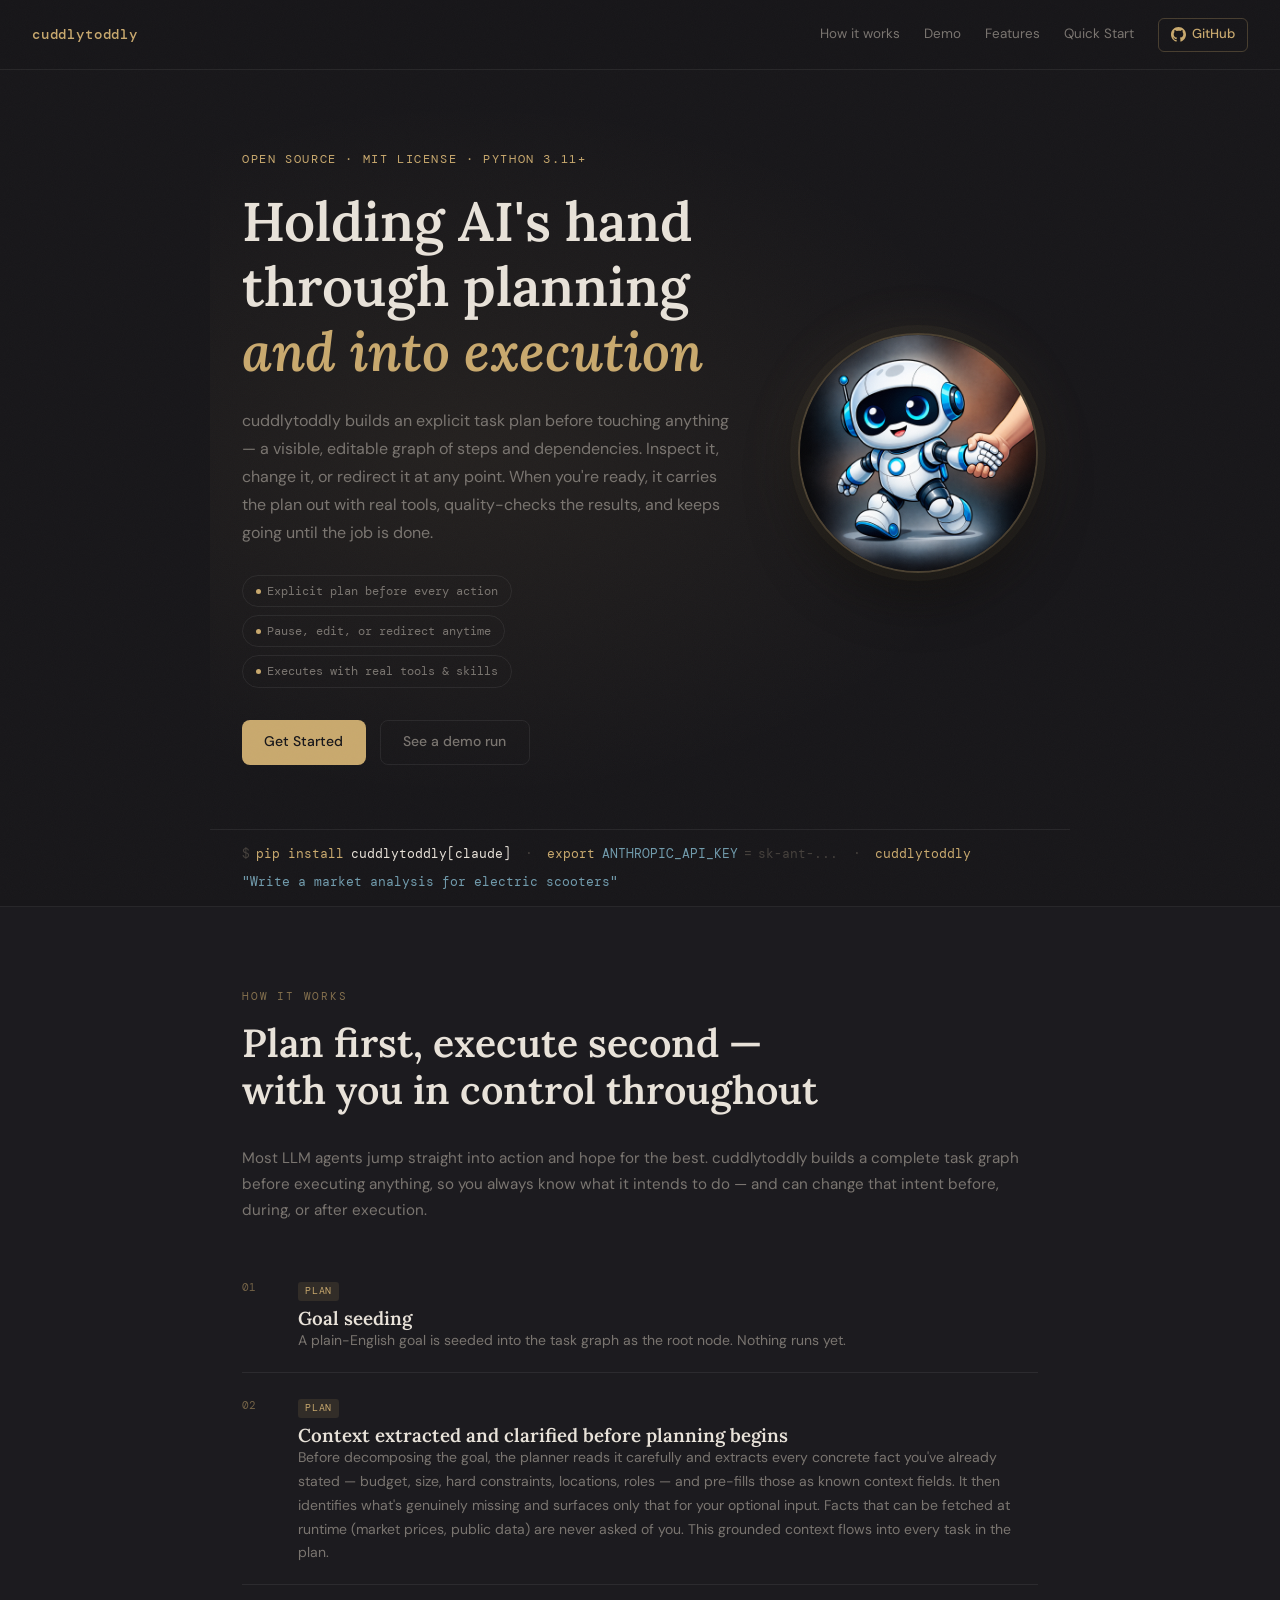
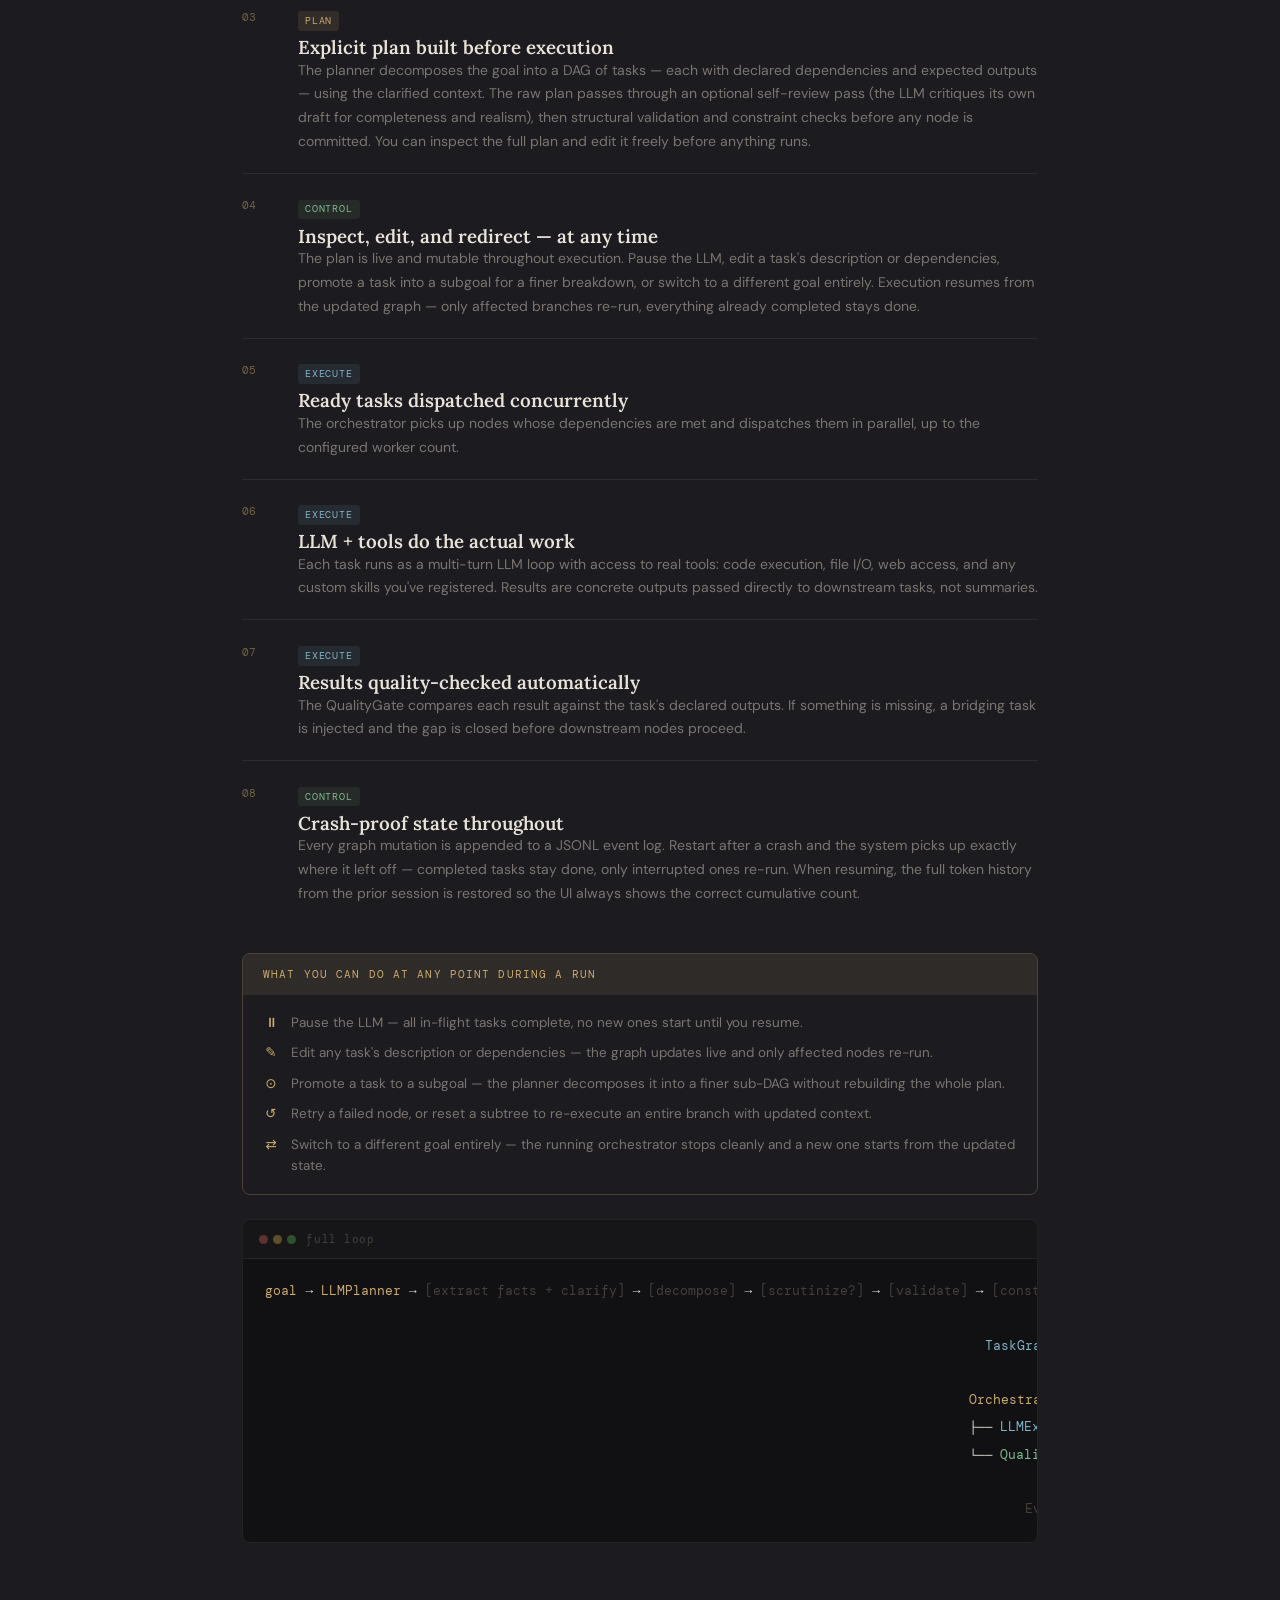
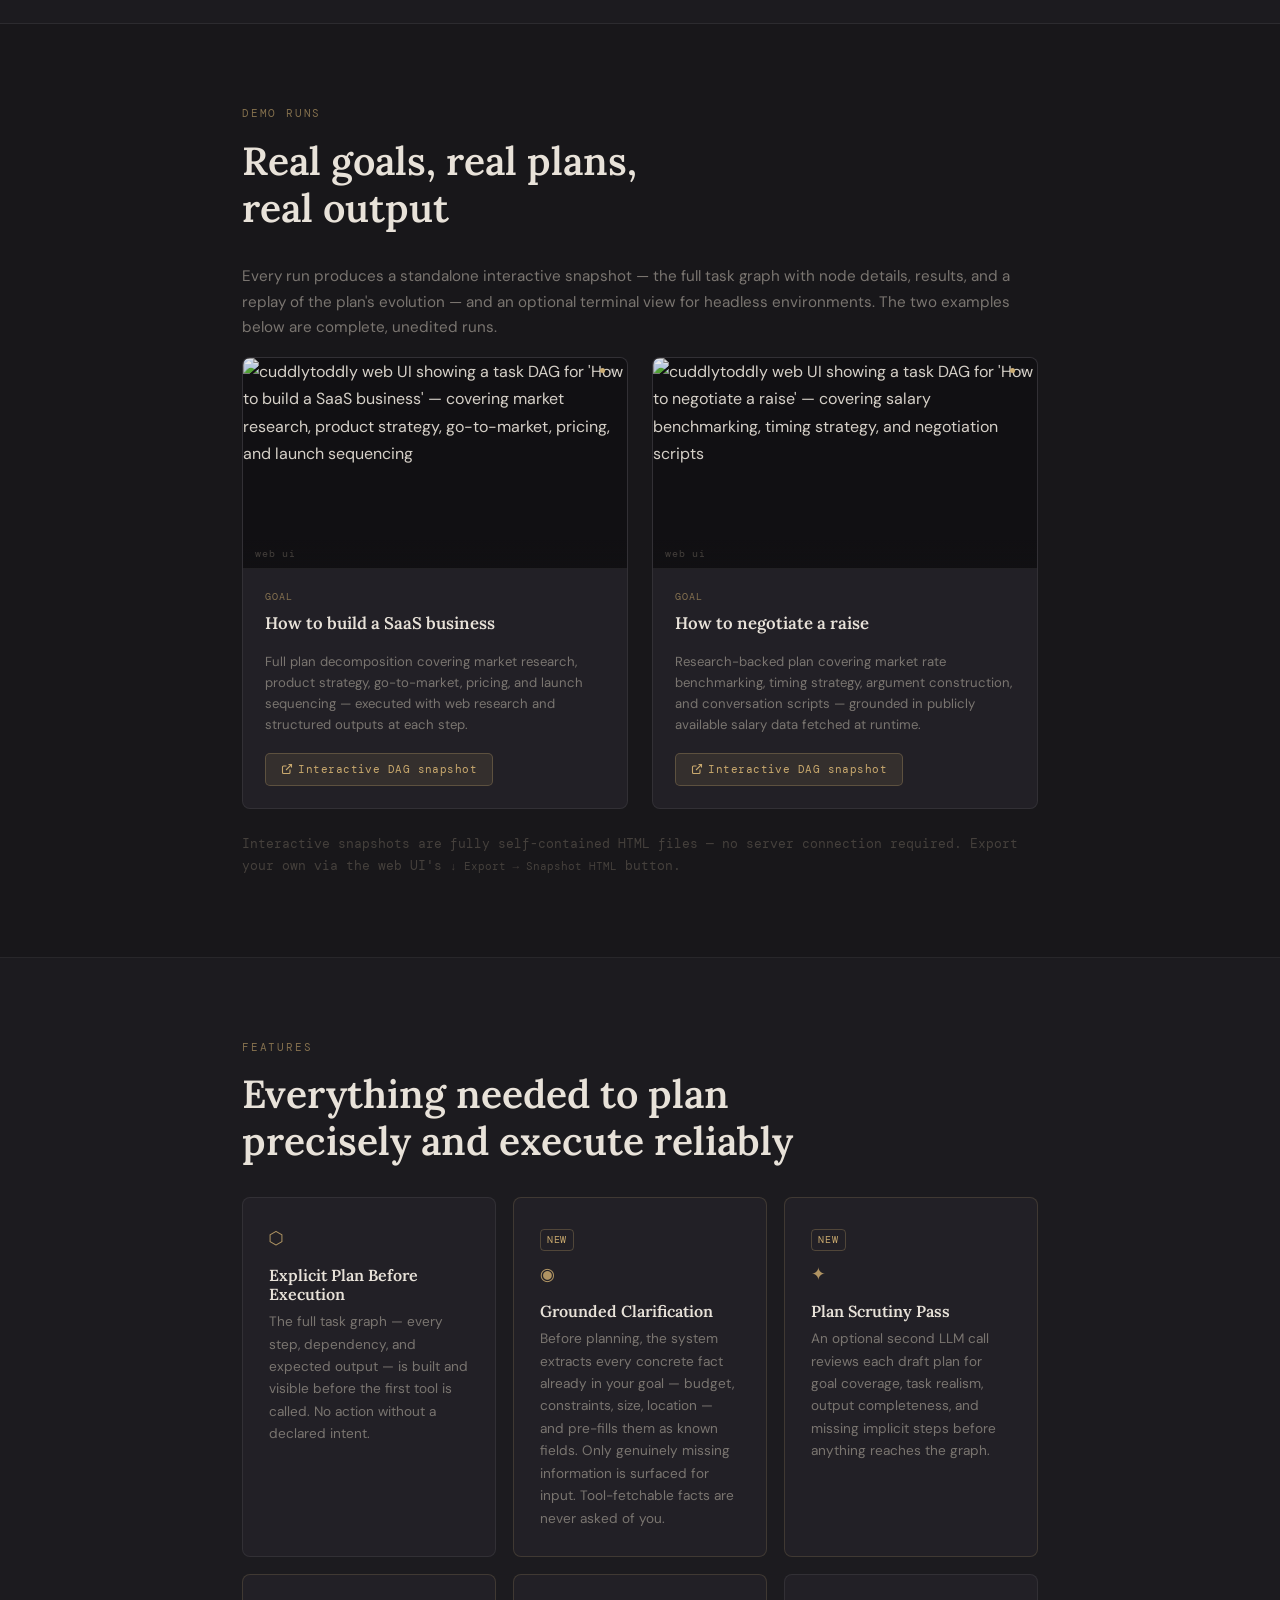
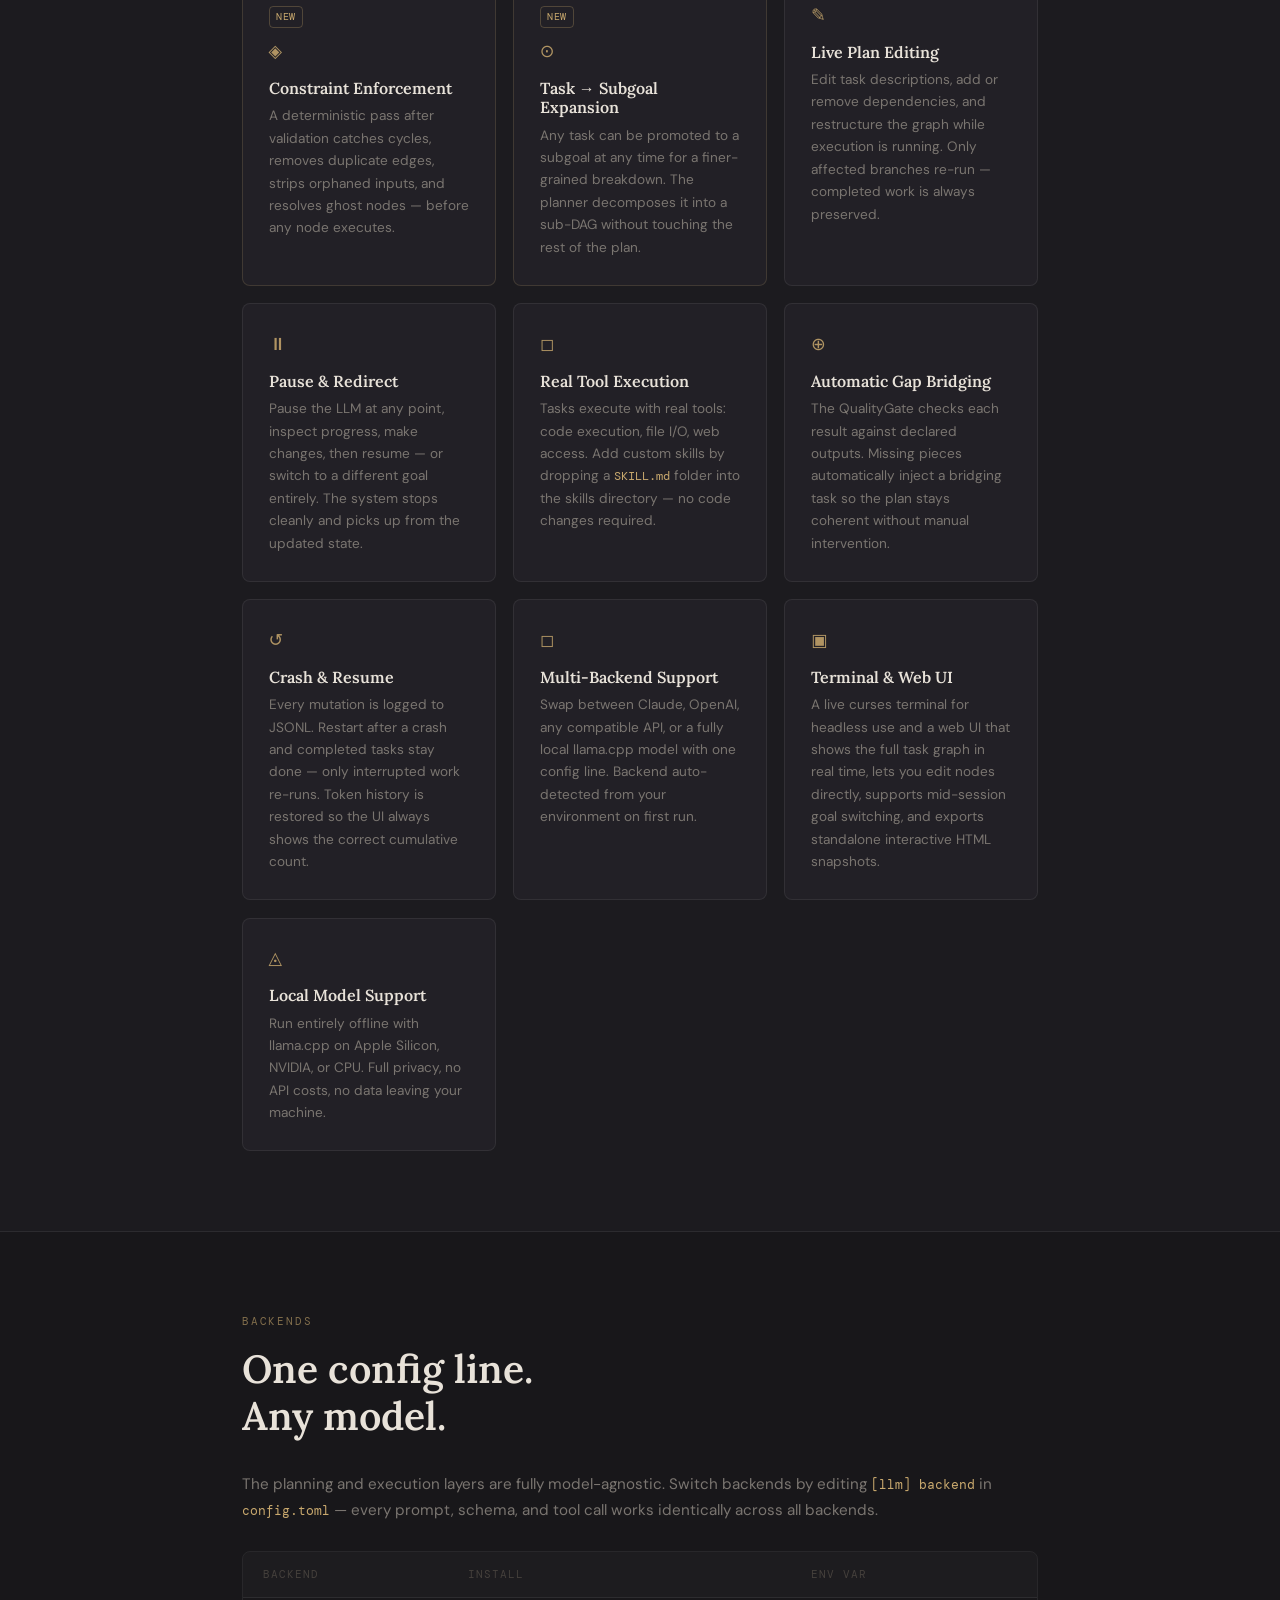
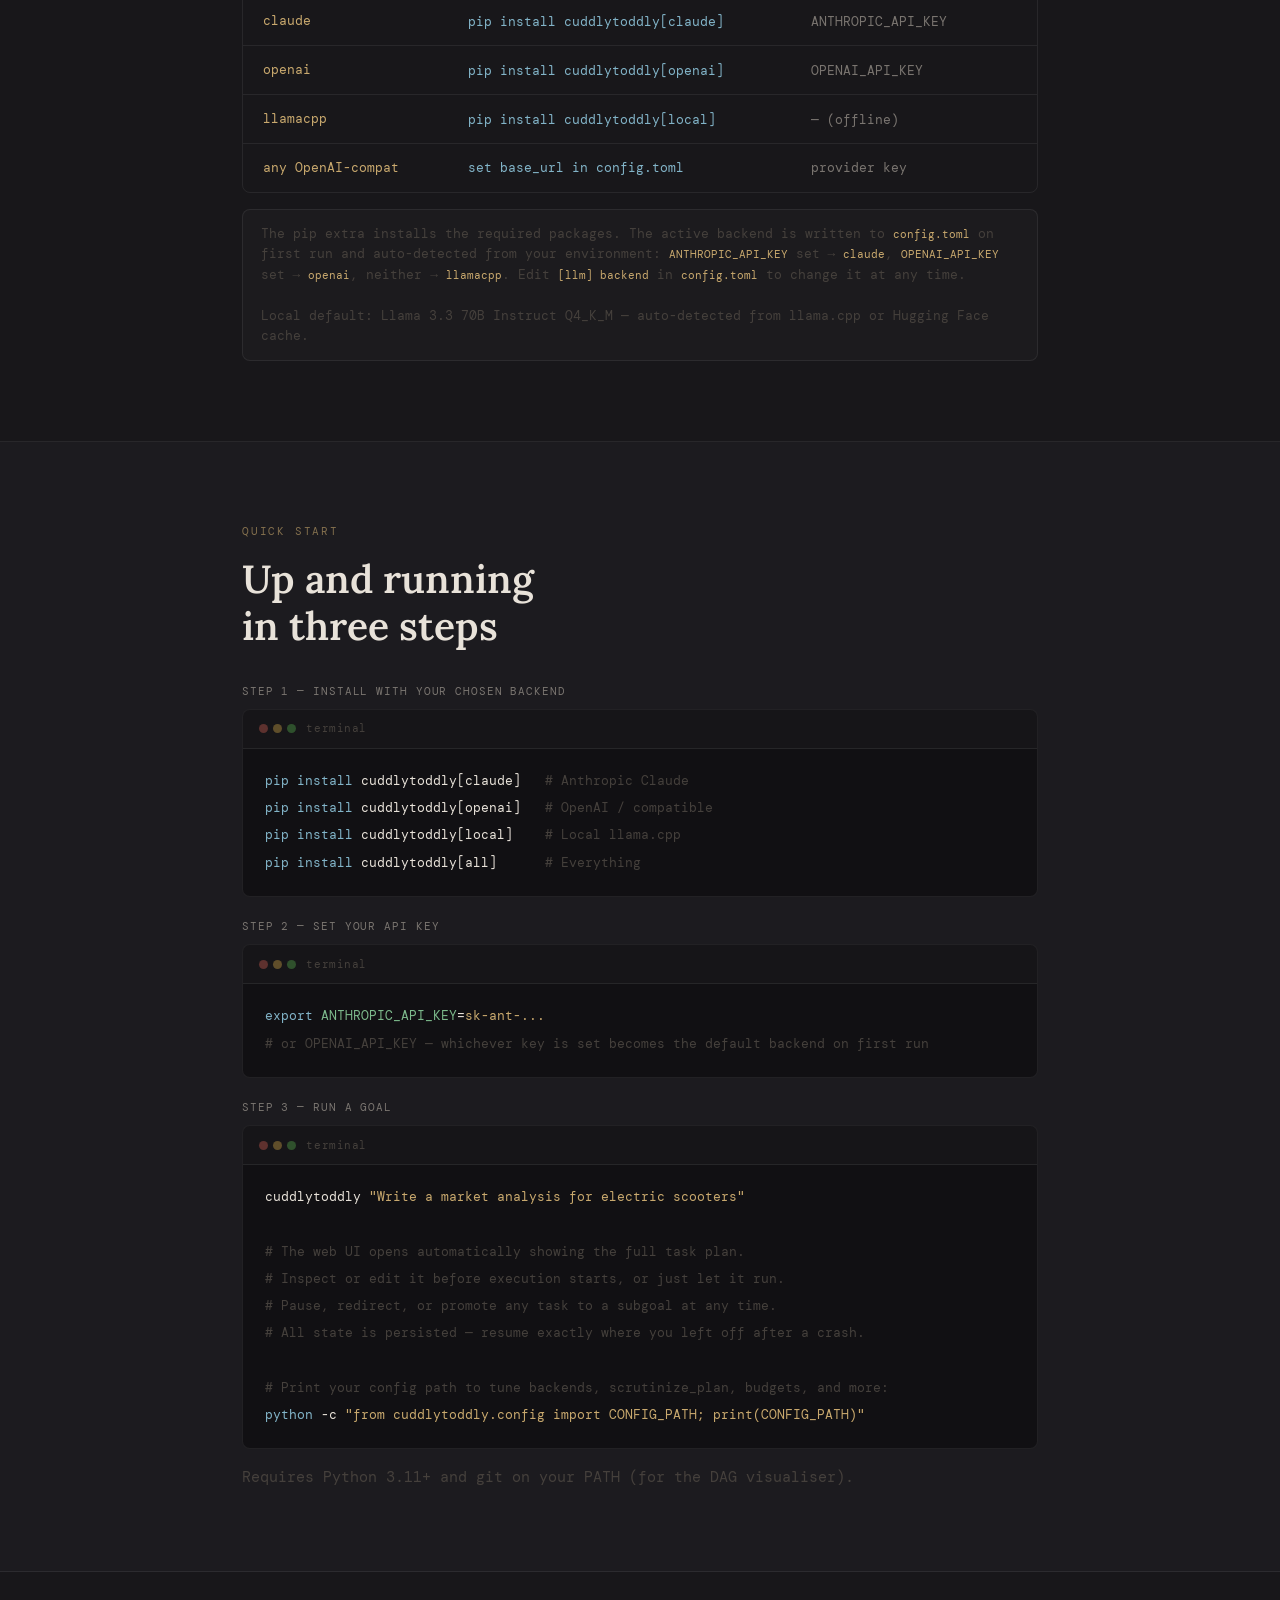
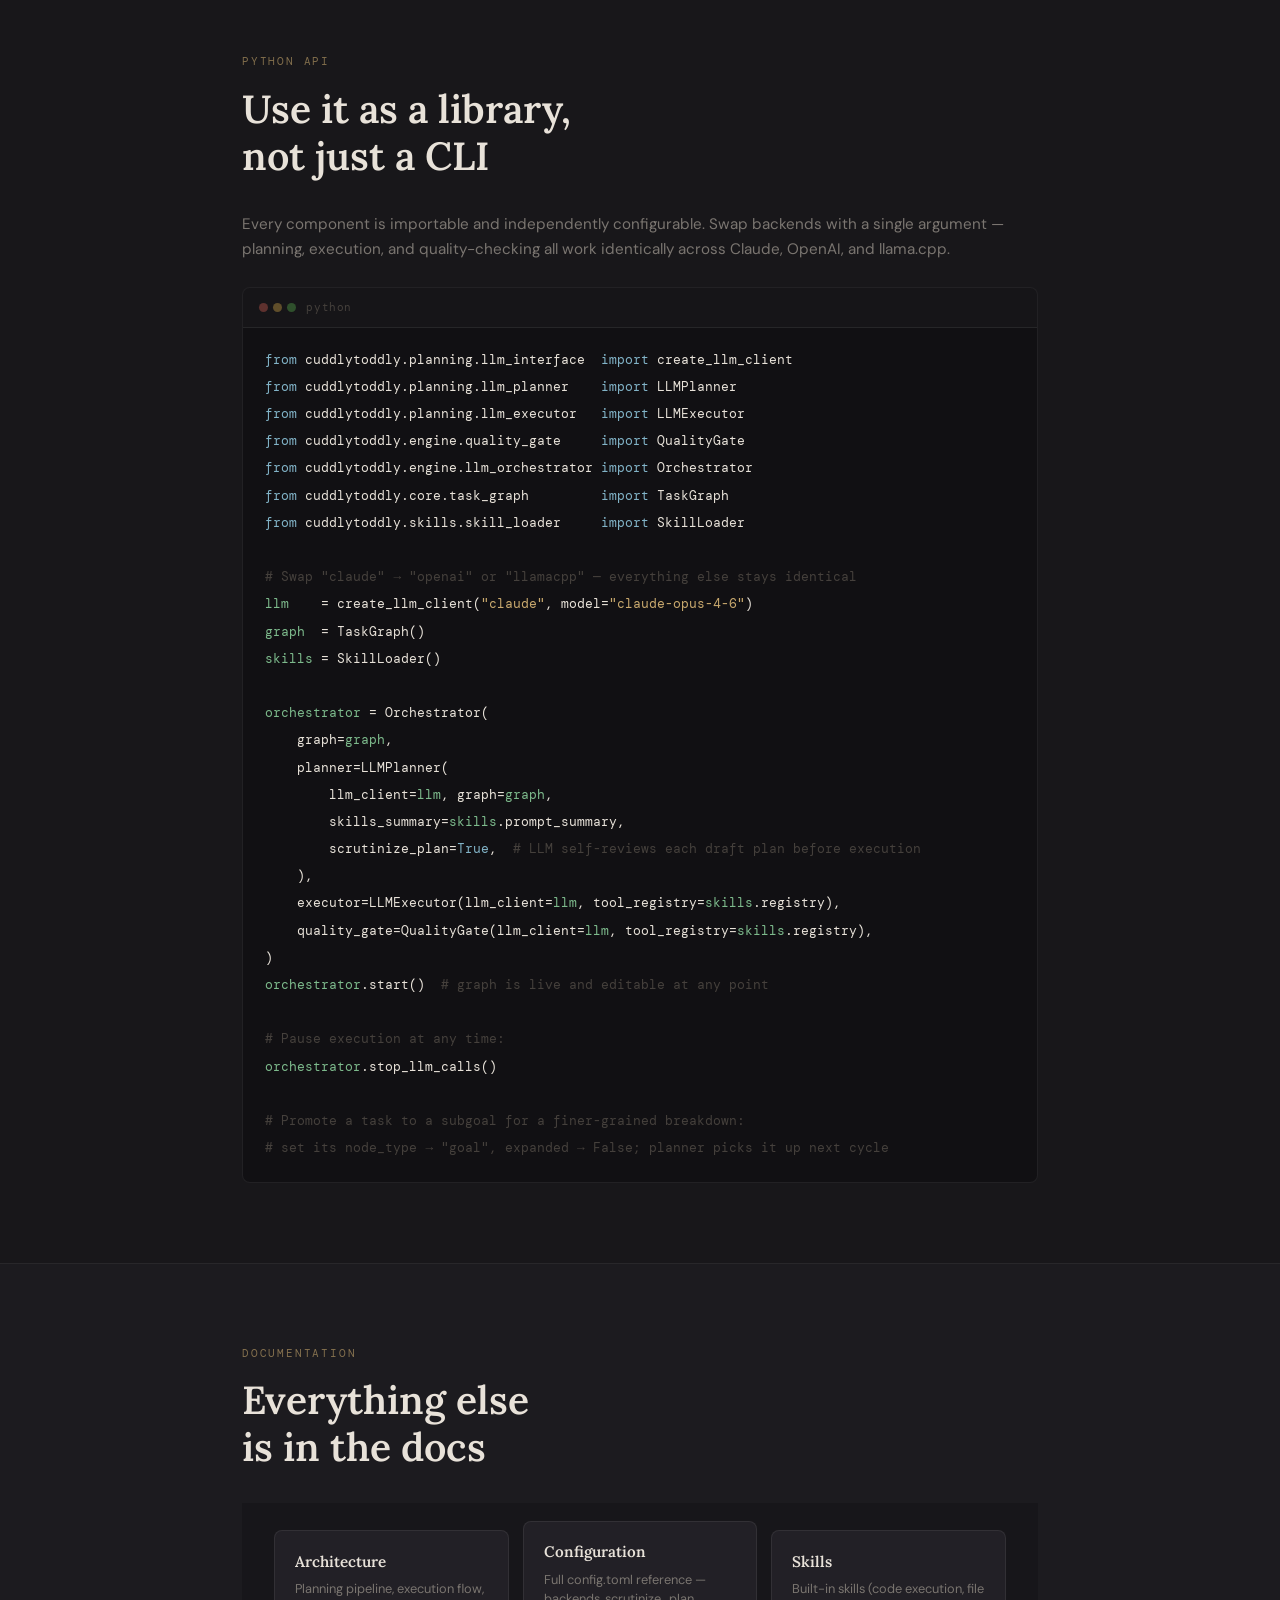
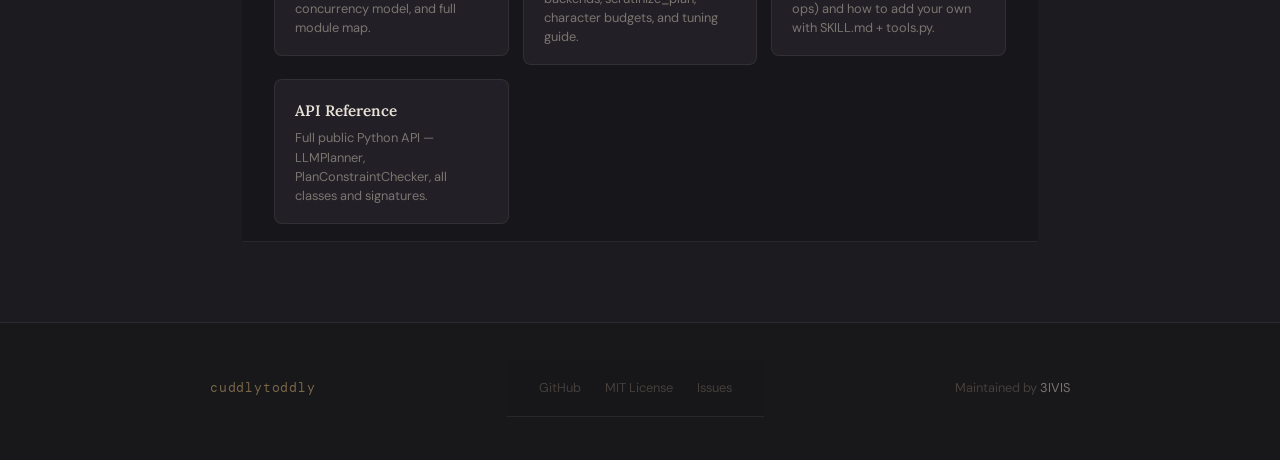
==== index.html @ f37ec5b1 "Updated index to make it more SEO friendly" ====
<!DOCTYPE html>
<html lang="en">
<head>
  <meta charset="UTF-8">
  <meta name="viewport" content="width=device-width, initial-scale=1.0">

  <!-- ═══════════════════════════════════════════════════
       PRIMARY SEO
  ════════════════════════════════════════════════════ -->
  <title>cuddlytoddly — AI Agent Framework with Explicit Task Planning & Execution | Open Source Python</title>
  <meta name="description" content="cuddlytoddly is an open-source Python AI agent framework that builds an explicit, editable task graph before executing anything. Plan, inspect, redirect, and execute with Claude, OpenAI, or local llama.cpp models.">
  <meta name="keywords" content="AI agent framework, LLM task planning, Python AI orchestration, DAG task graph, LLM agent, Claude API, OpenAI agent, llama.cpp, open source AI, agentic AI, AI planning execution, task decomposition">
  <meta name="author" content="3IVIS">
  <meta name="robots" content="index, follow">
  <link rel="canonical" href="https://cuddlytoddly.com/">
  <meta name="theme-color" content="#18171a">

  <!-- ═══════════════════════════════════════════════════
       OPEN GRAPH (Facebook, LinkedIn, Discord, Slack…)
  ════════════════════════════════════════════════════ -->
  <meta property="og:type" content="website">
  <meta property="og:url" content="https://cuddlytoddly.com/">
  <meta property="og:title" content="cuddlytoddly — AI Agent Framework with Explicit Task Planning">
  <meta property="og:description" content="Build an explicit, editable task graph before executing anything. Inspect, change, or redirect at any point. Supports Claude, OpenAI, and local llama.cpp models. Open source, MIT licensed.">
  <meta property="og:image" content="https://cuddlytoddly.com/assets/og-image.png">
  <meta property="og:image:width" content="1200">
  <meta property="og:image:height" content="630">
  <meta property="og:site_name" content="cuddlytoddly">

  <!-- ═══════════════════════════════════════════════════
       TWITTER / X CARD
  ════════════════════════════════════════════════════ -->
  <meta name="twitter:card" content="summary_large_image">
  <meta name="twitter:site" content="@3IVIS">
  <meta name="twitter:title" content="cuddlytoddly — AI Agent Framework with Explicit Task Planning">
  <meta name="twitter:description" content="Plan first, execute second — with you in control throughout. Open-source Python AI agent that builds an editable task DAG before touching anything.">
  <meta name="twitter:image" content="https://cuddlytoddly.com/assets/og-image.png">

  <!-- ═══════════════════════════════════════════════════
       JSON-LD STRUCTURED DATA
  ════════════════════════════════════════════════════ -->
  <script type="application/ld+json">
  {
    "@context": "https://schema.org",
    "@type": "SoftwareApplication",
    "name": "cuddlytoddly",
    "applicationCategory": "DeveloperApplication",
    "operatingSystem": "Linux, macOS, Windows",
    "offers": {
      "@type": "Offer",
      "price": "0",
      "priceCurrency": "USD"
    },
    "url": "https://cuddlytoddly.com/",
    "downloadUrl": "https://pypi.org/project/cuddlytoddly/",
    "codeRepository": "https://github.com/3IVIS/cuddlytoddly",
    "license": "https://opensource.org/licenses/MIT",
    "description": "cuddlytoddly is an open-source Python AI agent framework that builds an explicit, editable task graph before executing anything. Supports Claude, OpenAI, and local llama.cpp backends.",
    "author": {
      "@type": "Organization",
      "name": "3IVIS",
      "url": "https://github.com/3IVIS"
    },
    "programmingLanguage": "Python",
    "softwareRequirements": "Python 3.11+",
    "keywords": "AI agent, LLM planning, task graph, DAG, orchestration, Claude, OpenAI, llama.cpp"
  }
  </script>

  <!-- ═══════════════════════════════════════════════════
       FONTS & STYLES (unchanged from original)
  ════════════════════════════════════════════════════ -->
  <link rel="preconnect" href="https://fonts.googleapis.com">
  <link rel="preconnect" href="https://fonts.gstatic.com" crossorigin>
  <link href="https://fonts.googleapis.com/css2?family=Lora:ital,wght@0,400;0,600;1,400&family=DM+Mono:wght@300;400;500&family=DM+Sans:opsz,wght@9..40,300;9..40,400;9..40,500&display=swap" rel="stylesheet">
  <style>
/* =========================================================
   cuddlytoddly — warm-technical editorial
   deep charcoal · warm amber · slate blue
   ========================================================= */
:root {
  --bg:          #18171a;
  --bg-alt:      #1c1b1f;
  --bg-card:     #222026;
  --bg-code:     #111013;
  --border:      rgba(255,255,255,0.07);
  --bwarm:       rgba(201,169,110,0.28);
  --amber:       #c9a96e;
  --amber-dim:   rgba(201,169,110,0.11);
  --blue:        #82b4c8;
  --green:       #7dba8c;
  --text:        #e8e2d9;
  --muted:       #7a7570;
  --dim:         #45403c;
  --serif:       'Lora', Georgia, serif;
  --mono:        'DM Mono', 'Fira Code', monospace;
  --sans:        'DM Sans', system-ui, sans-serif;
  --r:           8px;
  --max:         860px;
}
*, *::before, *::after { box-sizing: border-box; margin: 0; padding: 0; }
html { scroll-behavior: smooth; }
body {
  background: var(--bg);
  color: var(--text);
  font-family: var(--sans);
  font-size: 16px;
  line-height: 1.7;
  -webkit-font-smoothing: antialiased;
  overflow-x: hidden;
}
body::before {
  content: '';
  pointer-events: none;
  position: fixed; inset: 0; z-index: 999;
  opacity: 0.022;
  background-image: url("data:image/svg+xml,%3Csvg viewBox='0 0 200 200' xmlns='http://www.w3.org/2000/svg'%3E%3Cfilter id='n'%3E%3CfeTurbulence type='fractalNoise' baseFrequency='0.85' numOctaves='4' stitchTiles='stitch'/%3E%3C/filter%3E%3Crect width='100%25' height='100%25' filter='url(%23n)'/%3E%3C/svg%3E");
  background-size: 160px;
}
a { color: var(--amber); text-decoration: none; transition: opacity .18s; }
a:hover { opacity: .72; }
h1,h2,h3,h4 { font-family: var(--serif); font-weight: 600; line-height: 1.2; }
em { font-style: italic; color: var(--amber); }
strong { color: var(--text); font-weight: 500; }
p { color: var(--muted); }
code { font-family: var(--mono); font-size: .85em; color: var(--amber); }

/* ── NAV ── */
nav {
  display: flex; align-items: center; justify-content: space-between;
  padding: 1.1rem 2rem;
  border-bottom: 1px solid var(--border);
  position: sticky; top: 0; z-index: 200;
  background: rgba(24,23,26,.9);
  backdrop-filter: blur(14px);
  -webkit-backdrop-filter: blur(14px);
}
.nav-logo { font-family: var(--mono); font-size: .85rem; color: var(--amber); letter-spacing: .06em; font-weight: 500; }
.nav-links { display: flex; gap: 1.5rem; align-items: center; }
.nav-links a { color: var(--muted); font-size: .84rem; transition: color .18s; }
.nav-links a:hover { color: var(--text); opacity: 1; }
.nav-gh {
  display: flex; align-items: center; gap: .4rem;
  color: var(--amber) !important; font-weight: 500 !important;
  border: 1px solid var(--bwarm); border-radius: 6px;
  padding: .3rem .75rem; font-size: .82rem !important;
  transition: background .18s !important;
}
.nav-gh:hover { background: var(--amber-dim); opacity: 1 !important; }

/* ── HERO ── */
header { border-bottom: 1px solid var(--border); }
.hero {
  max-width: var(--max); margin: 0 auto;
  padding: 5rem 2rem 4rem; position: relative;
  display: grid; grid-template-columns: 1fr auto;
  gap: 2rem; align-items: center;
}
.hero::after {
  content: ''; position: absolute; top: 0; left: 0; right: 0; bottom: 0;
  background: radial-gradient(ellipse at 30% 50%, rgba(201,169,110,.07) 0%, transparent 65%);
  pointer-events: none; z-index: 0;
}
.hero-text { position: relative; z-index: 1; }
.hero-mascot {
  position: relative; z-index: 1;
  width: 240px; flex-shrink: 0;
  animation: up .65s .1s ease both;
}
.hero-mascot img {
  width: 100%; border-radius: 50%;
  border: 2px solid var(--bwarm);
  box-shadow: 0 0 0 8px rgba(201,169,110,.04), 0 0 60px rgba(201,169,110,.1), 0 24px 48px rgba(0,0,0,.5);
  transition: transform .3s ease, box-shadow .3s ease;
}
.hero-mascot img:hover {
  transform: scale(1.03) translateY(-3px);
  box-shadow: 0 0 0 10px rgba(201,169,110,.06), 0 0 80px rgba(201,169,110,.15), 0 32px 60px rgba(0,0,0,.55);
}
.eyebrow {
  font-family: var(--mono); font-size: .72rem; color: var(--amber);
  letter-spacing: .14em; text-transform: uppercase; margin-bottom: 1.2rem;
  opacity: .75; animation: up .55s ease both;
}
.hero-text h1 {
  font-size: clamp(2.2rem, 5vw, 3.4rem);
  color: var(--text); margin-bottom: 1.4rem;
  animation: up .55s .08s ease both;
}
.hero-sub {
  font-size: 1rem; color: var(--muted);
  max-width: 490px; margin-bottom: 1.75rem; line-height: 1.75;
  animation: up .55s .16s ease both;
}
.hero-props {
  display: flex; flex-wrap: wrap; gap: .5rem;
  margin-bottom: 2rem;
  animation: up .55s .2s ease both;
}
.hero-prop {
  display: inline-flex; align-items: center; gap: .4rem;
  font-size: .78rem; font-family: var(--mono);
  color: var(--muted); border: 1px solid var(--border);
  border-radius: 20px; padding: .28rem .8rem;
}
.hero-prop-dot { width: 5px; height: 5px; border-radius: 50%; background: var(--amber); flex-shrink: 0; }
.hero-actions {
  display: flex; gap: .875rem; flex-wrap: wrap;
  animation: up .55s .24s ease both;
}
.btn {
  display: inline-flex; align-items: center;
  font-family: var(--sans); font-size: .875rem; font-weight: 500;
  padding: .6rem 1.4rem; border-radius: var(--r);
  transition: opacity .18s, transform .14s;
}
.btn:hover { transform: translateY(-1px); }
.btn-solid { background: var(--amber); color: #18171a; }
.btn-solid:hover { opacity: .85; color: #18171a; }
.btn-outline { border: 1px solid var(--border); color: var(--muted); }
.btn-outline:hover { border-color: var(--bwarm); color: var(--text); opacity: 1; }
.hero-strip {
  max-width: var(--max); margin: 0 auto;
  padding: .85rem 2rem; border-top: 1px solid var(--border);
  font-family: var(--mono); font-size: .79rem;
  display: flex; gap: .5em; align-items: baseline; flex-wrap: wrap;
  animation: up .55s .32s ease both;
}
.sp { color: var(--dim); } .sc { color: var(--amber); } .ss { color: var(--blue); opacity: .85; }

/* ── SECTIONS ── */
section { border-bottom: 1px solid var(--border); }
section:nth-child(odd) { background: var(--bg-alt); }
.inner { max-width: var(--max); margin: 0 auto; padding: 5rem 2rem; }
.sec-label {
  font-family: var(--mono); font-size: .7rem;
  text-transform: uppercase; letter-spacing: .16em;
  color: var(--amber); margin-bottom: .9rem; opacity: .6;
}
.inner > h2 { font-size: clamp(1.7rem, 3.5vw, 2.45rem); color: var(--text); margin-bottom: 2rem; }
.inner > p { font-size: .95rem; margin-bottom: 1rem; }
.inner > p:last-child { margin-bottom: 0; }

/* ── HOW IT WORKS ── */
.steps { display: flex; flex-direction: column; }
.step {
  display: grid; grid-template-columns: 2.25rem 1fr;
  gap: 0 1.25rem; padding: 1.2rem 0;
  border-bottom: 1px solid var(--border);
}
.step:last-child { border-bottom: none; }
.snum { font-family: var(--mono); font-size: .7rem; color: var(--amber); opacity: .5; padding-top: .2rem; letter-spacing: .04em; }
.sbody h4 { font-family: var(--serif); font-size: .98rem; color: var(--text); margin-bottom: .3rem; font-weight: 600; }
.sbody p { font-size: .875rem; margin: 0; }
.step-tag {
  display: inline-block; font-family: var(--mono); font-size: .6rem;
  letter-spacing: .08em; text-transform: uppercase;
  padding: .1rem .45rem; border-radius: 3px; margin-bottom: .35rem;
}
.step-tag-plan { background: rgba(201,169,110,.12); color: var(--amber); }
.step-tag-exec { background: rgba(130,180,200,.10); color: var(--blue); }
.step-tag-ctrl { background: rgba(125,186,140,.10); color: var(--green); }

/* ── CONTROL CALLOUT ── */
.control-callout {
  margin-top: 1.75rem;
  border: 1px solid var(--bwarm);
  border-radius: var(--r);
  overflow: hidden;
}
.cc-hdr {
  background: var(--amber-dim);
  padding: .7rem 1.25rem;
  font-family: var(--mono); font-size: .7rem;
  color: var(--amber); letter-spacing: .1em; text-transform: uppercase;
}
.cc-body { padding: 1.1rem 1.25rem; display: flex; flex-direction: column; gap: .6rem; }
.cc-row { display: flex; align-items: flex-start; gap: .75rem; font-size: .84rem; color: var(--muted); line-height: 1.55; }
.cc-icon { color: var(--amber); flex-shrink: 0; width: 1rem; text-align: center; }

/* ── CODE BLOCKS ── */
.cb { background: var(--bg-code); border: 1px solid var(--border); border-radius: var(--r); overflow: hidden; }
.cb-hdr {
  display: flex; align-items: center; gap: .65rem;
  padding: .6rem 1rem; border-bottom: 1px solid var(--border);
  background: rgba(255,255,255,.02);
}
.dots { display: flex; gap: 5px; }
.dots span { width: 9px; height: 9px; border-radius: 50%; }
.dots span:nth-child(1) { background: #ed6a5a55; }
.dots span:nth-child(2) { background: #f4bf4e55; }
.dots span:nth-child(3) { background: #61c55455; }
.cb-title { font-family: var(--mono); font-size: .7rem; color: var(--dim); letter-spacing: .05em; }
.cb pre { padding: 1.2rem 1.4rem; overflow-x: auto; }
.cb code { font-family: var(--mono); font-size: .8rem; line-height: 1.9; color: var(--text); }
.co { color: var(--amber); } .cb2 { color: var(--blue); } .cg { color: var(--green); }
.cd2 { color: var(--dim); } .ck { color: var(--blue); } .cs { color: var(--amber); }
.cx { color: var(--green); } .cm { color: var(--dim); }

/* ── DEMO RUNS ── */
.demo-grid {
  display: grid;
  grid-template-columns: 1fr 1fr;
  gap: 1.5rem;
}
.demo-card {
  background: var(--bg-card);
  border: 1px solid var(--border);
  border-radius: var(--r);
  overflow: hidden;
  transition: border-color .22s, transform .2s;
}
.demo-card:hover { border-color: var(--bwarm); transform: translateY(-3px); }
.demo-screens {
  position: relative;
  border-bottom: 1px solid var(--border);
  background: var(--bg-code);
}
.demo-screen-wrap {
  height: 210px;
  overflow: hidden;
  position: relative;
}
.demo-screen-wrap img {
  position: absolute; inset: 0;
  width: 100%; height: 100%;
  object-fit: cover; object-position: top left;
  display: block;
  opacity: 0;
  transition: opacity .9s ease, transform .9s ease;
  transform: scale(1.02);
  filter: brightness(.92);
}
.demo-screen-wrap img.ds-active {
  opacity: 1;
  transform: scale(1);
  filter: brightness(.92);
}
.demo-card:hover .demo-screen-wrap img.ds-active {
  filter: brightness(1);
}
.demo-screen-label {
  position: absolute; bottom: 0; left: 0; right: 0;
  padding: .35rem .75rem;
  background: linear-gradient(transparent, rgba(17,16,19,.92));
  font-family: var(--mono); font-size: .64rem;
  color: var(--dim); letter-spacing: .08em;
  pointer-events: none;
  z-index: 2;
  transition: opacity .4s ease;
}
.demo-screen-dots {
  position: absolute; top: .6rem; right: .75rem;
  display: flex; gap: 5px; z-index: 2;
}
.demo-screen-dot {
  width: 5px; height: 5px; border-radius: 50%;
  background: rgba(255,255,255,.18);
  transition: background .35s ease;
}
.demo-screen-dot.ds-dot-active { background: var(--amber); }
.demo-body { padding: 1.2rem 1.4rem 1.4rem; }
.demo-goal-label {
  font-family: var(--mono); font-size: .64rem;
  color: var(--amber); letter-spacing: .1em;
  text-transform: uppercase; opacity: .6;
  margin-bottom: .4rem;
}
.demo-title {
  font-family: var(--serif); font-size: 1.05rem;
  color: var(--text); font-weight: 600;
  line-height: 1.35; margin-bottom: 1rem;
}
.demo-desc {
  font-size: .82rem; color: var(--muted);
  line-height: 1.6; margin-bottom: 1.1rem;
}
.demo-actions { display: flex; gap: .6rem; flex-wrap: wrap; }
.demo-btn {
  display: inline-flex; align-items: center; gap: .35rem;
  font-family: var(--mono); font-size: .7rem; letter-spacing: .04em;
  padding: .38rem .9rem; border-radius: 5px;
  transition: background .15s, border-color .15s, color .15s;
}
.demo-btn-primary {
  background: var(--amber-dim);
  border: 1px solid var(--bwarm);
  color: var(--amber);
}
.demo-btn-primary:hover { background: rgba(201,169,110,.2); opacity: 1; }
.demo-btn-secondary {
  border: 1px solid var(--border);
  color: var(--muted);
}
.demo-btn-secondary:hover { border-color: var(--bwarm); color: var(--text); opacity: 1; }
.demo-intro {
  font-size: .95rem; color: var(--muted);
  margin-bottom: 2rem; line-height: 1.7;
}

/* ── FEATURES ── */
.feat-grid {
  display: grid;
  grid-template-columns: repeat(auto-fill, minmax(230px, 1fr));
  gap: 1.1rem;
}
.feat-card {
  background: var(--bg-card); border: 1px solid var(--border);
  border-radius: var(--r); padding: 1.6rem;
  transition: border-color .2s, transform .18s;
}
.feat-card:hover { border-color: var(--bwarm); transform: translateY(-2px); }
.feat-card.feat-new { border-color: rgba(201,169,110,.18); }
.feat-icon { font-size: 1.1rem; color: var(--amber); margin-bottom: .75rem; opacity: .85; }
.feat-card h3 { font-family: var(--serif); font-size: 1rem; color: var(--text); margin-bottom: .45rem; font-weight: 600; }
.feat-card p { font-size: .85rem; line-height: 1.65; margin: 0; }
.feat-badge {
  display: inline-block; font-family: var(--mono); font-size: .62rem;
  color: var(--amber); border: 1px solid var(--bwarm);
  border-radius: 4px; padding: .1rem .4rem;
  letter-spacing: .06em; text-transform: uppercase; margin-bottom: .55rem;
}

/* ── BACKENDS TABLE ── */
.btable { border: 1px solid var(--border); border-radius: var(--r); overflow: hidden; }
.brow {
  display: grid; grid-template-columns: 1.1fr 1.9fr 1.2fr;
  padding: .8rem 1.25rem; gap: 1rem; align-items: center;
  border-bottom: 1px solid var(--border); font-size: .875rem;
  transition: background .15s;
}
.brow:last-child { border-bottom: none; }
.brow:not(.bhdr):hover { background: var(--amber-dim); }
.bhdr { background: rgba(255,255,255,.025); font-family: var(--mono); font-size: .68rem; color: var(--dim); letter-spacing: .09em; text-transform: uppercase; }
.bn { font-family: var(--mono); color: var(--amber); font-size: .82rem; }
.bc { font-family: var(--mono); color: var(--blue); font-size: .79rem; }
.be { font-family: var(--mono); color: var(--muted); font-size: .79rem; }
.backend-note {
  margin-top: 1rem; padding: .85rem 1.1rem;
  background: rgba(255,255,255,.02); border: 1px solid var(--border);
  border-radius: var(--r); font-size: .8rem; color: var(--dim);
  font-family: var(--mono); line-height: 1.6;
}

/* ── QUICK START ── */
.qs-steps { display: flex; flex-direction: column; gap: 1.25rem; }
.qs-label { font-family: var(--mono); font-size: .7rem; color: var(--muted); letter-spacing: .08em; text-transform: uppercase; margin-bottom: .5rem; }
.qs-note { font-size: .79rem; color: var(--dim); margin-top: 1rem; font-family: var(--mono); }

/* ── DOCS ── */
.doc-grid { display: grid; grid-template-columns: repeat(auto-fill, minmax(190px, 1fr)); gap: .875rem; }
.doc-card {
  background: var(--bg-card); border: 1px solid var(--border);
  border-radius: var(--r); padding: 1.1rem 1.25rem;
  display: flex; flex-direction: column; gap: .3rem;
  transition: border-color .18s, transform .15s;
}
.doc-card:hover { border-color: var(--bwarm); transform: translateY(-1px); opacity: 1; }
.doc-title { font-family: var(--serif); font-size: .95rem; color: var(--text); font-weight: 600; }
.doc-desc { font-size: .8rem; color: var(--muted); line-height: 1.5; }

/* ── FOOTER ── */
footer { padding: 2.25rem 2rem; }
.footer-inner {
  max-width: var(--max); margin: 0 auto;
  display: flex; align-items: center; justify-content: space-between;
  flex-wrap: wrap; gap: 1rem;
}
.footer-logo { font-family: var(--mono); font-size: .82rem; color: var(--amber); letter-spacing: .06em; opacity: .55; }
.flinks { display: flex; gap: 1.5rem; }
.flinks a { font-size: .8rem; color: var(--dim); transition: color .18s; }
.flinks a:hover { color: var(--text); opacity: 1; }
.fcopy { font-size: .8rem; color: var(--dim); }
.fcopy a { color: var(--muted); }

/* ── ANIMATION ── */
@keyframes up {
  from { opacity: 0; transform: translateY(14px); }
  to   { opacity: 1; transform: translateY(0); }
}

/* ── RESPONSIVE ── */
@media (max-width: 680px) {
  .nav-links a:not(.nav-gh) { display: none; }
  nav { padding: 1rem 1.25rem; }
  .inner { padding: 3.5rem 1.25rem; }
  .hero { grid-template-columns: 1fr; padding: 3.5rem 1.25rem 2.5rem; text-align: center; }
  .hero-mascot { width: 180px; margin: 0 auto; order: -1; }
  .hero-sub { margin-left: auto; margin-right: auto; }
  .hero-props { justify-content: center; }
  .brow { grid-template-columns: 1fr 1.5fr; }
  .be { display: none; }
  .footer-inner { flex-direction: column; align-items: flex-start; }
  .demo-grid { grid-template-columns: 1fr; }
}
  </style>
</head>
<body>

  <!-- NAV -->
  <nav aria-label="Primary navigation">
    <a href="/" class="nav-logo" aria-label="cuddlytoddly home">cuddlytoddly</a>
    <div class="nav-links">
      <a href="#how">How it works</a>
      <a href="#demo">Demo</a>
      <a href="#features">Features</a>
      <a href="#quickstart">Quick Start</a>
      <a href="https://github.com/3IVIS/cuddlytoddly" class="nav-gh" target="_blank" rel="noopener" aria-label="View cuddlytoddly on GitHub">
        <svg width="15" height="15" viewBox="0 0 24 24" fill="currentColor" aria-hidden="true"><path d="M12 0C5.374 0 0 5.373 0 12c0 5.302 3.438 9.8 8.207 11.387.599.111.793-.261.793-.577v-2.234c-3.338.726-4.033-1.416-4.033-1.416-.546-1.387-1.333-1.756-1.333-1.756-1.089-.745.083-.729.083-.729 1.205.084 1.839 1.237 1.839 1.237 1.07 1.834 2.807 1.304 3.492.997.107-.775.418-1.305.762-1.604-2.665-.305-5.467-1.334-5.467-5.931 0-1.311.469-2.381 1.236-3.221-.124-.303-.535-1.524.117-3.176 0 0 1.008-.322 3.301 1.23A11.509 11.509 0 0 1 12 5.803c1.02.005 2.047.138 3.006.404 2.291-1.552 3.297-1.23 3.297-1.23.653 1.653.242 2.874.118 3.176.77.84 1.235 1.911 1.235 3.221 0 4.609-2.807 5.624-5.479 5.921.43.372.823 1.102.823 2.222v3.293c0 .319.192.694.801.576C20.566 21.797 24 17.3 24 12c0-6.627-5.373-12-12-12z"/></svg>
        GitHub
      </a>
    </div>
  </nav>

  <!-- HERO -->
  <header>
    <div class="hero">
      <div class="hero-text">
        <p class="eyebrow">Open Source · MIT License · Python 3.11+</p>
        <h1>Holding AI's hand<br>through planning <em>and into execution</em></h1>
        <p class="hero-sub">cuddlytoddly builds an explicit task plan before touching anything — a visible, editable graph of steps and dependencies. Inspect it, change it, or redirect it at any point. When you're ready, it carries the plan out with real tools, quality-checks the results, and keeps going until the job is done.</p>
        <div class="hero-props" role="list" aria-label="Key features">
          <span class="hero-prop" role="listitem"><span class="hero-prop-dot" aria-hidden="true"></span>Explicit plan before every action</span>
          <span class="hero-prop" role="listitem"><span class="hero-prop-dot" aria-hidden="true"></span>Pause, edit, or redirect anytime</span>
          <span class="hero-prop" role="listitem"><span class="hero-prop-dot" aria-hidden="true"></span>Executes with real tools &amp; skills</span>
        </div>
        <div class="hero-actions">
          <a href="#quickstart" class="btn btn-solid">Get Started</a>
          <a href="#demo" class="btn btn-outline">See a demo run</a>
        </div>
      </div>
      <div class="hero-mascot">
        <img src="assets/logo.png" width="240" height="240" alt="cuddlytoddly — AI agent framework logo showing a small robot guided by a human hand, representing plan-first AI execution">
      </div>
    </div>
    <div class="hero-strip" aria-label="Quick install command">
      <span class="sp">$</span>
      <span class="sc">pip install</span>
      <span>cuddlytoddly[claude]</span>
      <span class="sp">&nbsp;·&nbsp;</span>
      <span class="sc">export</span>
      <span class="ss">ANTHROPIC_API_KEY</span><span class="sp">=</span><span class="sp">sk-ant-...</span>
      <span class="sp">&nbsp;·&nbsp;</span>
      <span class="sc">cuddlytoddly</span>
      <span class="ss">"Write a market analysis for electric scooters"</span>
    </div>
  </header>

  <main>

  <!-- HOW IT WORKS -->
  <section id="how" aria-labelledby="how-heading">
    <div class="inner">
      <div class="sec-label">How it works</div>
      <h2 id="how-heading">Plan first, execute second —<br>with you in control throughout</h2>
      <p>Most LLM agents jump straight into action and hope for the best. cuddlytoddly builds a complete task graph before executing anything, so you always know what it intends to do — and can change that intent before, during, or after execution.</p>

      <ol class="steps" style="margin-top:2rem" aria-label="How cuddlytoddly works — step by step">
        <li class="step">
          <span class="snum" aria-hidden="true">01</span>
          <div class="sbody">
            <div class="step-tag step-tag-plan">Plan</div>
            <h3>Goal seeding</h3>
            <p>A plain-English goal is seeded into the task graph as the root node. Nothing runs yet.</p>
          </div>
        </li>
        <li class="step">
          <span class="snum" aria-hidden="true">02</span>
          <div class="sbody">
            <div class="step-tag step-tag-plan">Plan</div>
            <h3>Context extracted and clarified before planning begins</h3>
            <p>Before decomposing the goal, the planner reads it carefully and extracts every concrete fact you've already stated — budget, size, hard constraints, locations, roles — and pre-fills those as known context fields. It then identifies what's genuinely missing and surfaces only that for your optional input. Facts that can be fetched at runtime (market prices, public data) are never asked of you. This grounded context flows into every task in the plan.</p>
          </div>
        </li>
        <li class="step">
          <span class="snum" aria-hidden="true">03</span>
          <div class="sbody">
            <div class="step-tag step-tag-plan">Plan</div>
            <h3>Explicit plan built before execution</h3>
            <p>The planner decomposes the goal into a DAG of tasks — each with declared dependencies and expected outputs — using the clarified context. The raw plan passes through an optional self-review pass (the LLM critiques its own draft for completeness and realism), then structural validation and constraint checks before any node is committed. You can inspect the full plan and edit it freely before anything runs.</p>
          </div>
        </li>
        <li class="step">
          <span class="snum" aria-hidden="true">04</span>
          <div class="sbody">
            <div class="step-tag step-tag-ctrl">Control</div>
            <h3>Inspect, edit, and redirect — at any time</h3>
            <p>The plan is live and mutable throughout execution. Pause the LLM, edit a task's description or dependencies, promote a task into a subgoal for a finer breakdown, or switch to a different goal entirely. Execution resumes from the updated graph — only affected branches re-run, everything already completed stays done.</p>
          </div>
        </li>
        <li class="step">
          <span class="snum" aria-hidden="true">05</span>
          <div class="sbody">
            <div class="step-tag step-tag-exec">Execute</div>
            <h3>Ready tasks dispatched concurrently</h3>
            <p>The orchestrator picks up nodes whose dependencies are met and dispatches them in parallel, up to the configured worker count.</p>
          </div>
        </li>
        <li class="step">
          <span class="snum" aria-hidden="true">06</span>
          <div class="sbody">
            <div class="step-tag step-tag-exec">Execute</div>
            <h3>LLM + tools do the actual work</h3>
            <p>Each task runs as a multi-turn LLM loop with access to real tools: code execution, file I/O, web access, and any custom skills you've registered. Results are concrete outputs passed directly to downstream tasks, not summaries.</p>
          </div>
        </li>
        <li class="step">
          <span class="snum" aria-hidden="true">07</span>
          <div class="sbody">
            <div class="step-tag step-tag-exec">Execute</div>
            <h3>Results quality-checked automatically</h3>
            <p>The QualityGate compares each result against the task's declared outputs. If something is missing, a bridging task is injected and the gap is closed before downstream nodes proceed.</p>
          </div>
        </li>
        <li class="step">
          <span class="snum" aria-hidden="true">08</span>
          <div class="sbody">
            <div class="step-tag step-tag-ctrl">Control</div>
            <h3>Crash-proof state throughout</h3>
            <p>Every graph mutation is appended to a JSONL event log. Restart after a crash and the system picks up exactly where it left off — completed tasks stay done, only interrupted ones re-run. When resuming, the full token history from the prior session is restored so the UI always shows the correct cumulative count.</p>
          </div>
        </li>
      </ol>

      <div class="control-callout" aria-label="Real-time control options during a run">
        <div class="cc-hdr">What you can do at any point during a run</div>
        <div class="cc-body">
          <div class="cc-row"><span class="cc-icon" aria-hidden="true">⏸</span><span>Pause the LLM — all in-flight tasks complete, no new ones start until you resume.</span></div>
          <div class="cc-row"><span class="cc-icon" aria-hidden="true">✎</span><span>Edit any task's description or dependencies — the graph updates live and only affected nodes re-run.</span></div>
          <div class="cc-row"><span class="cc-icon" aria-hidden="true">⊙</span><span>Promote a task to a subgoal — the planner decomposes it into a finer sub-DAG without rebuilding the whole plan.</span></div>
          <div class="cc-row"><span class="cc-icon" aria-hidden="true">↺</span><span>Retry a failed node, or reset a subtree to re-execute an entire branch with updated context.</span></div>
          <div class="cc-row"><span class="cc-icon" aria-hidden="true">⇄</span><span>Switch to a different goal entirely — the running orchestrator stops cleanly and a new one starts from the updated state.</span></div>
        </div>
      </div>

      <div class="cb" style="margin-top:1.5rem" aria-label="cuddlytoddly execution pipeline diagram">
        <div class="cb-hdr">
          <div class="dots" aria-hidden="true"><span></span><span></span><span></span></div>
          <span class="cb-title">full loop</span>
        </div>
        <pre><code><span class="co">goal</span> → <span class="co">LLMPlanner</span> → <span class="cd2">[extract facts + clarify]</span> → <span class="cd2">[decompose]</span> → <span class="cd2">[scrutinize?]</span> → <span class="cd2">[validate]</span> → <span class="cd2">[constraints]</span>
                                                                                                    │
                                                                                          <span class="cb2">TaskGraph  ← inspect &amp; edit anytime</span>
                                                                                                    │
                                                                                        <span class="co">Orchestrator</span>
                                                                                        ├── <span class="cb2">LLMExecutor</span> + tools + skills
                                                                                        └── <span class="cg">QualityGate</span>  (verify / bridge)
                                                                                                    │
                                                                                               <span class="cd2">EventLog</span> (JSONL) → crash-proof replay</code></pre>
      </div>
    </div>
  </section>

  <!-- DEMO RUNS -->
  <section id="demo" aria-labelledby="demo-heading">
    <div class="inner">
      <div class="sec-label">Demo runs</div>
      <h2 id="demo-heading">Real goals, real plans,<br>real output</h2>
      <p class="demo-intro">Every run produces a standalone interactive snapshot — the full task graph with node details, results, and a replay of the plan's evolution — and an optional terminal view for headless environments. The two examples below are complete, unedited runs.</p>

      <div class="demo-grid">

        <!-- Demo 1: SaaS Business -->
        <article class="demo-card">
          <div class="demo-screens">
            <div class="demo-screen-wrap" data-slideshow>
              <img
                src="https://cuddlytoddly.com/runs/how_to_build_a_saas_business_webui.png"
                alt="cuddlytoddly web UI showing a task DAG for 'How to build a SaaS business' — covering market research, product strategy, go-to-market, pricing, and launch sequencing"
                loading="lazy"
                width="420" height="210"
                class="ds-active"
                data-label="web ui"
              >
              <img
                src="https://cuddlytoddly.com/runs/how_to_build_a_saas_business_terminal.png"
                alt="cuddlytoddly terminal UI showing the same SaaS business plan executing step by step"
                loading="lazy"
                width="420" height="210"
                data-label="terminal"
              >
            </div>
            <span class="demo-screen-label">web ui</span>
            <div class="demo-screen-dots" aria-hidden="true">
              <span class="demo-screen-dot ds-dot-active"></span>
              <span class="demo-screen-dot"></span>
            </div>
          </div>
          <div class="demo-body">
            <div class="demo-goal-label">Goal</div>
            <h3 class="demo-title">How to build a SaaS business</h3>
            <p class="demo-desc">Full plan decomposition covering market research, product strategy, go-to-market, pricing, and launch sequencing — executed with web research and structured outputs at each step.</p>
            <div class="demo-actions">
              <a class="demo-btn demo-btn-primary" href="https://cuddlytoddly.com/runs/how_to_build_a_saas_business.html" target="_blank" rel="noopener" aria-label="View interactive DAG snapshot for SaaS business plan run">
                <svg width="12" height="12" viewBox="0 0 24 24" fill="none" stroke="currentColor" stroke-width="2.2" aria-hidden="true"><path d="M18 13v6a2 2 0 01-2 2H5a2 2 0 01-2-2V8a2 2 0 012-2h6"/><polyline points="15 3 21 3 21 9"/><line x1="10" y1="14" x2="21" y2="3"/></svg>
                Interactive DAG snapshot
              </a>
            </div>
          </div>
        </article>

        <!-- Demo 2: Negotiate a Raise -->
        <article class="demo-card">
          <div class="demo-screens">
            <div class="demo-screen-wrap" data-slideshow>
              <img
                src="https://cuddlytoddly.com/runs/how_to_negotiate_a_raise_webui.png"
                alt="cuddlytoddly web UI showing a task DAG for 'How to negotiate a raise' — covering salary benchmarking, timing strategy, and negotiation scripts"
                loading="lazy"
                width="420" height="210"
                class="ds-active"
                data-label="web ui"
              >
              <img
                src="https://cuddlytoddly.com/runs/how_to_negotiate_a_raise_terminal.png"
                alt="cuddlytoddly terminal UI showing the raise negotiation plan executing, with salary data fetched at runtime"
                loading="lazy"
                width="420" height="210"
                data-label="terminal"
              >
            </div>
            <span class="demo-screen-label">web ui</span>
            <div class="demo-screen-dots" aria-hidden="true">
              <span class="demo-screen-dot ds-dot-active"></span>
              <span class="demo-screen-dot"></span>
            </div>
          </div>
          <div class="demo-body">
            <div class="demo-goal-label">Goal</div>
            <h3 class="demo-title">How to negotiate a raise</h3>
            <p class="demo-desc">Research-backed plan covering market rate benchmarking, timing strategy, argument construction, and conversation scripts — grounded in publicly available salary data fetched at runtime.</p>
            <div class="demo-actions">
              <a class="demo-btn demo-btn-primary" href="https://cuddlytoddly.com/runs/how_to_negotiate_a_raise.html" target="_blank" rel="noopener" aria-label="View interactive DAG snapshot for raise negotiation plan run">
                <svg width="12" height="12" viewBox="0 0 24 24" fill="none" stroke="currentColor" stroke-width="2.2" aria-hidden="true"><path d="M18 13v6a2 2 0 01-2 2H5a2 2 0 01-2-2V8a2 2 0 012-2h6"/><polyline points="15 3 21 3 21 9"/><line x1="10" y1="14" x2="21" y2="3"/></svg>
                Interactive DAG snapshot
              </a>
            </div>
          </div>
        </article>

      </div>

      <p style="margin-top:1.5rem; font-size:.8rem; font-family:var(--mono); color:var(--dim);">
        Interactive snapshots are fully self-contained HTML files — no server connection required. Export your own via the web UI's <code style="color:var(--dim)">↓ Export → Snapshot HTML</code> button.
      </p>
    </div>
  </section>

  <!-- FEATURES -->
  <section id="features" aria-labelledby="features-heading">
    <div class="inner">
      <div class="sec-label">Features</div>
      <h2 id="features-heading">Everything needed to plan<br>precisely and execute reliably</h2>
      <div class="feat-grid">

        <div class="feat-card">
          <div class="feat-icon" aria-hidden="true">⬡</div>
          <h3>Explicit Plan Before Execution</h3>
          <p>The full task graph — every step, dependency, and expected output — is built and visible before the first tool is called. No action without a declared intent.</p>
        </div>
        <div class="feat-card feat-new">
          <div class="feat-badge">New</div>
          <div class="feat-icon" aria-hidden="true">◉</div>
          <h3>Grounded Clarification</h3>
          <p>Before planning, the system extracts every concrete fact already in your goal — budget, constraints, size, location — and pre-fills them as known fields. Only genuinely missing information is surfaced for input. Tool-fetchable facts are never asked of you.</p>
        </div>
        <div class="feat-card feat-new">
          <div class="feat-badge">New</div>
          <div class="feat-icon" aria-hidden="true">✦</div>
          <h3>Plan Scrutiny Pass</h3>
          <p>An optional second LLM call reviews each draft plan for goal coverage, task realism, output completeness, and missing implicit steps before anything reaches the graph.</p>
        </div>
        <div class="feat-card feat-new">
          <div class="feat-badge">New</div>
          <div class="feat-icon" aria-hidden="true">◈</div>
          <h3>Constraint Enforcement</h3>
          <p>A deterministic pass after validation catches cycles, removes duplicate edges, strips orphaned inputs, and resolves ghost nodes — before any node executes.</p>
        </div>
        <div class="feat-card feat-new">
          <div class="feat-badge">New</div>
          <div class="feat-icon" aria-hidden="true">⊙</div>
          <h3>Task → Subgoal Expansion</h3>
          <p>Any task can be promoted to a subgoal at any time for a finer-grained breakdown. The planner decomposes it into a sub-DAG without touching the rest of the plan.</p>
        </div>
        <div class="feat-card">
          <div class="feat-icon" aria-hidden="true">✎</div>
          <h3>Live Plan Editing</h3>
          <p>Edit task descriptions, add or remove dependencies, and restructure the graph while execution is running. Only affected branches re-run — completed work is always preserved.</p>
        </div>
        <div class="feat-card">
          <div class="feat-icon" aria-hidden="true">⏸</div>
          <h3>Pause &amp; Redirect</h3>
          <p>Pause the LLM at any point, inspect progress, make changes, then resume — or switch to a different goal entirely. The system stops cleanly and picks up from the updated state.</p>
        </div>
        <div class="feat-card">
          <div class="feat-icon" aria-hidden="true">◻</div>
          <h3>Real Tool Execution</h3>
          <p>Tasks execute with real tools: code execution, file I/O, web access. Add custom skills by dropping a <code>SKILL.md</code> folder into the skills directory — no code changes required.</p>
        </div>
        <div class="feat-card">
          <div class="feat-icon" aria-hidden="true">⊕</div>
          <h3>Automatic Gap Bridging</h3>
          <p>The QualityGate checks each result against declared outputs. Missing pieces automatically inject a bridging task so the plan stays coherent without manual intervention.</p>
        </div>
        <div class="feat-card">
          <div class="feat-icon" aria-hidden="true">↺</div>
          <h3>Crash &amp; Resume</h3>
          <p>Every mutation is logged to JSONL. Restart after a crash and completed tasks stay done — only interrupted work re-runs. Token history is restored so the UI always shows the correct cumulative count.</p>
        </div>
        <div class="feat-card">
          <div class="feat-icon" aria-hidden="true">◻</div>
          <h3>Multi-Backend Support</h3>
          <p>Swap between Claude, OpenAI, any compatible API, or a fully local llama.cpp model with one config line. Backend auto-detected from your environment on first run.</p>
        </div>
        <div class="feat-card">
          <div class="feat-icon" aria-hidden="true">▣</div>
          <h3>Terminal &amp; Web UI</h3>
          <p>A live curses terminal for headless use and a web UI that shows the full task graph in real time, lets you edit nodes directly, supports mid-session goal switching, and exports standalone interactive HTML snapshots.</p>
        </div>
        <div class="feat-card">
          <div class="feat-icon" aria-hidden="true">◬</div>
          <h3>Local Model Support</h3>
          <p>Run entirely offline with llama.cpp on Apple Silicon, NVIDIA, or CPU. Full privacy, no API costs, no data leaving your machine.</p>
        </div>
      </div>
    </div>
  </section>

  <!-- BACKENDS -->
  <section id="backends" aria-labelledby="backends-heading">
    <div class="inner">
      <div class="sec-label">Backends</div>
      <h2 id="backends-heading">One config line.<br>Any model.</h2>
      <p style="margin-bottom:1.75rem">The planning and execution layers are fully model-agnostic. Switch backends by editing <code>[llm] backend</code> in <code>config.toml</code> — every prompt, schema, and tool call works identically across all backends.</p>
      <div class="btable" role="table" aria-label="Supported LLM backends">
        <div class="brow bhdr" role="row"><span role="columnheader">Backend</span><span role="columnheader">Install</span><span role="columnheader">Env var</span></div>
        <div class="brow" role="row">
          <span class="bn" role="cell">claude</span>
          <span class="bc" role="cell">pip install cuddlytoddly[claude]</span>
          <span class="be" role="cell">ANTHROPIC_API_KEY</span>
        </div>
        <div class="brow" role="row">
          <span class="bn" role="cell">openai</span>
          <span class="bc" role="cell">pip install cuddlytoddly[openai]</span>
          <span class="be" role="cell">OPENAI_API_KEY</span>
        </div>
        <div class="brow" role="row">
          <span class="bn" role="cell">llamacpp</span>
          <span class="bc" role="cell">pip install cuddlytoddly[local]</span>
          <span class="be" role="cell">— (offline)</span>
        </div>
        <div class="brow" role="row">
          <span class="bn" role="cell">any OpenAI-compat</span>
          <span class="bc" role="cell">set base_url in config.toml</span>
          <span class="be" role="cell">provider key</span>
        </div>
      </div>
      <div class="backend-note">
        The pip extra installs the required packages. The active backend is written to <code>config.toml</code> on first run and auto-detected from your environment: <code>ANTHROPIC_API_KEY</code> set → <code>claude</code>, <code>OPENAI_API_KEY</code> set → <code>openai</code>, neither → <code>llamacpp</code>. Edit <code>[llm] backend</code> in <code>config.toml</code> to change it at any time.<br><br>
        Local default: Llama 3.3 70B Instruct Q4_K_M — auto-detected from llama.cpp or Hugging Face cache.
      </div>
    </div>
  </section>

  <!-- QUICK START -->
  <section id="quickstart" aria-labelledby="quickstart-heading">
    <div class="inner">
      <div class="sec-label">Quick Start</div>
      <h2 id="quickstart-heading">Up and running<br>in three steps</h2>
      <div class="qs-steps">
        <div>
          <div class="qs-label">Step 1 — Install with your chosen backend</div>
          <div class="cb">
            <div class="cb-hdr"><div class="dots" aria-hidden="true"><span></span><span></span><span></span></div><span class="cb-title">terminal</span></div>
            <pre><code><span class="ck">pip install</span> cuddlytoddly[claude]   <span class="cm"># Anthropic Claude</span>
<span class="ck">pip install</span> cuddlytoddly[openai]   <span class="cm"># OpenAI / compatible</span>
<span class="ck">pip install</span> cuddlytoddly[local]    <span class="cm"># Local llama.cpp</span>
<span class="ck">pip install</span> cuddlytoddly[all]      <span class="cm"># Everything</span></code></pre>
          </div>
        </div>
        <div>
          <div class="qs-label">Step 2 — Set your API key</div>
          <div class="cb">
            <div class="cb-hdr"><div class="dots" aria-hidden="true"><span></span><span></span><span></span></div><span class="cb-title">terminal</span></div>
            <pre><code><span class="ck">export</span> <span class="cx">ANTHROPIC_API_KEY</span>=<span class="cs">sk-ant-...</span>
<span class="cm"># or OPENAI_API_KEY — whichever key is set becomes the default backend on first run</span></code></pre>
          </div>
        </div>
        <div>
          <div class="qs-label">Step 3 — Run a goal</div>
          <div class="cb">
            <div class="cb-hdr"><div class="dots" aria-hidden="true"><span></span><span></span><span></span></div><span class="cb-title">terminal</span></div>
            <pre><code>cuddlytoddly <span class="cs">"Write a market analysis for electric scooters"</span>

<span class="cm"># The web UI opens automatically showing the full task plan.
# Inspect or edit it before execution starts, or just let it run.
# Pause, redirect, or promote any task to a subgoal at any time.
# All state is persisted — resume exactly where you left off after a crash.

# Print your config path to tune backends, scrutinize_plan, budgets, and more:</span>
<span class="ck">python</span> -c <span class="cs">"from cuddlytoddly.config import CONFIG_PATH; print(CONFIG_PATH)"</span></code></pre>
          </div>
        </div>
      </div>
      <p class="qs-note">Requires Python 3.11+ and git on your PATH (for the DAG visualiser).</p>
    </div>
  </section>

  <!-- PYTHON API -->
  <section id="api" aria-labelledby="api-heading">
    <div class="inner">
      <div class="sec-label">Python API</div>
      <h2 id="api-heading">Use it as a library,<br>not just a CLI</h2>
      <p style="margin-bottom:1.5rem">Every component is importable and independently configurable. Swap backends with a single argument — planning, execution, and quality-checking all work identically across Claude, OpenAI, and llama.cpp.</p>
      <div class="cb">
        <div class="cb-hdr"><div class="dots" aria-hidden="true"><span></span><span></span><span></span></div><span class="cb-title">python</span></div>
        <pre><code><span class="ck">from</span> cuddlytoddly.planning.llm_interface  <span class="ck">import</span> create_llm_client
<span class="ck">from</span> cuddlytoddly.planning.llm_planner    <span class="ck">import</span> LLMPlanner
<span class="ck">from</span> cuddlytoddly.planning.llm_executor   <span class="ck">import</span> LLMExecutor
<span class="ck">from</span> cuddlytoddly.engine.quality_gate     <span class="ck">import</span> QualityGate
<span class="ck">from</span> cuddlytoddly.engine.llm_orchestrator <span class="ck">import</span> Orchestrator
<span class="ck">from</span> cuddlytoddly.core.task_graph         <span class="ck">import</span> TaskGraph
<span class="ck">from</span> cuddlytoddly.skills.skill_loader     <span class="ck">import</span> SkillLoader

<span class="cm"># Swap "claude" → "openai" or "llamacpp" — everything else stays identical</span>
<span class="cx">llm</span>    = create_llm_client(<span class="cs">"claude"</span>, model=<span class="cs">"claude-opus-4-6"</span>)
<span class="cx">graph</span>  = TaskGraph()
<span class="cx">skills</span> = SkillLoader()

<span class="cx">orchestrator</span> = Orchestrator(
    graph=<span class="cx">graph</span>,
    planner=LLMPlanner(
        llm_client=<span class="cx">llm</span>, graph=<span class="cx">graph</span>,
        skills_summary=<span class="cx">skills</span>.prompt_summary,
        scrutinize_plan=<span class="cb2">True</span>,  <span class="cm"># LLM self-reviews each draft plan before execution</span>
    ),
    executor=LLMExecutor(llm_client=<span class="cx">llm</span>, tool_registry=<span class="cx">skills</span>.registry),
    quality_gate=QualityGate(llm_client=<span class="cx">llm</span>, tool_registry=<span class="cx">skills</span>.registry),
)
<span class="cx">orchestrator</span>.start()  <span class="cm"># graph is live and editable at any point</span>

<span class="cm"># Pause execution at any time:</span>
<span class="cx">orchestrator</span>.stop_llm_calls()

<span class="cm"># Promote a task to a subgoal for a finer-grained breakdown:</span>
<span class="cm"># set its node_type → "goal", expanded → False; planner picks it up next cycle</span></code></pre>
      </div>
    </div>
  </section>

  <!-- DOCS -->
  <section id="docs" aria-labelledby="docs-heading">
    <div class="inner">
      <div class="sec-label">Documentation</div>
      <h2 id="docs-heading">Everything else<br>is in the docs</h2>
      <nav class="doc-grid" aria-label="Documentation links">
        <a class="doc-card" href="https://github.com/3IVIS/cuddlytoddly/blob/main/docs/architecture.md" target="_blank" rel="noopener">
          <span class="doc-title">Architecture</span>
          <span class="doc-desc">Planning pipeline, execution flow, concurrency model, and full module map.</span>
        </a>
        <a class="doc-card" href="https://github.com/3IVIS/cuddlytoddly/blob/main/docs/configuration.md" target="_blank" rel="noopener">
          <span class="doc-title">Configuration</span>
          <span class="doc-desc">Full config.toml reference — backends, scrutinize_plan, character budgets, and tuning guide.</span>
        </a>
        <a class="doc-card" href="https://github.com/3IVIS/cuddlytoddly/blob/main/docs/skills.md" target="_blank" rel="noopener">
          <span class="doc-title">Skills</span>
          <span class="doc-desc">Built-in skills (code execution, file ops) and how to add your own with SKILL.md + tools.py.</span>
        </a>
        <a class="doc-card" href="https://github.com/3IVIS/cuddlytoddly/blob/main/docs/api.md" target="_blank" rel="noopener">
          <span class="doc-title">API Reference</span>
          <span class="doc-desc">Full public Python API — LLMPlanner, PlanConstraintChecker, all classes and signatures.</span>
        </a>
      </nav>
    </div>
  </section>

  </main><!-- /main -->

  <!-- FOOTER -->
  <footer>
    <div class="footer-inner">
      <a href="/" class="footer-logo" aria-label="cuddlytoddly home">cuddlytoddly</a>
      <nav class="flinks" aria-label="Footer links">
        <a href="https://github.com/3IVIS/cuddlytoddly" target="_blank" rel="noopener">GitHub</a>
        <a href="https://github.com/3IVIS/cuddlytoddly/blob/main/LICENSE" target="_blank" rel="noopener">MIT License</a>
        <a href="https://github.com/3IVIS/cuddlytoddly/issues" target="_blank" rel="noopener">Issues</a>
      </nav>
      <span class="fcopy">Maintained by <a href="https://github.com/3IVIS" target="_blank" rel="noopener">3IVIS</a></span>
    </div>
  </footer>

  <script>
  (function () {
    var INTERVAL = 3200;
    document.querySelectorAll('[data-slideshow]').forEach(function (wrap) {
      var imgs   = Array.from(wrap.querySelectorAll('img'));
      var label  = wrap.closest('.demo-screens').querySelector('.demo-screen-label');
      var dots   = Array.from(wrap.closest('.demo-screens').querySelectorAll('.demo-screen-dot'));
      var current = 0;
      var delay = wrap.closest('.demo-card').matches(':nth-child(2) .demo-screen-wrap, .demo-grid > :last-child .demo-screen-wrap') ? INTERVAL / 2 : 0;
      function advance() {
        var prev = current;
        current  = (current + 1) % imgs.length;
        imgs[prev].classList.remove('ds-active');
        imgs[current].classList.add('ds-active');
        dots[prev].classList.remove('ds-dot-active');
        dots[current].classList.add('ds-dot-active');
        if (label) label.textContent = imgs[current].dataset.label || '';
      }
      setTimeout(function () { setInterval(advance, INTERVAL); }, delay);
    });
  })();
  </script>
</body>
</html>
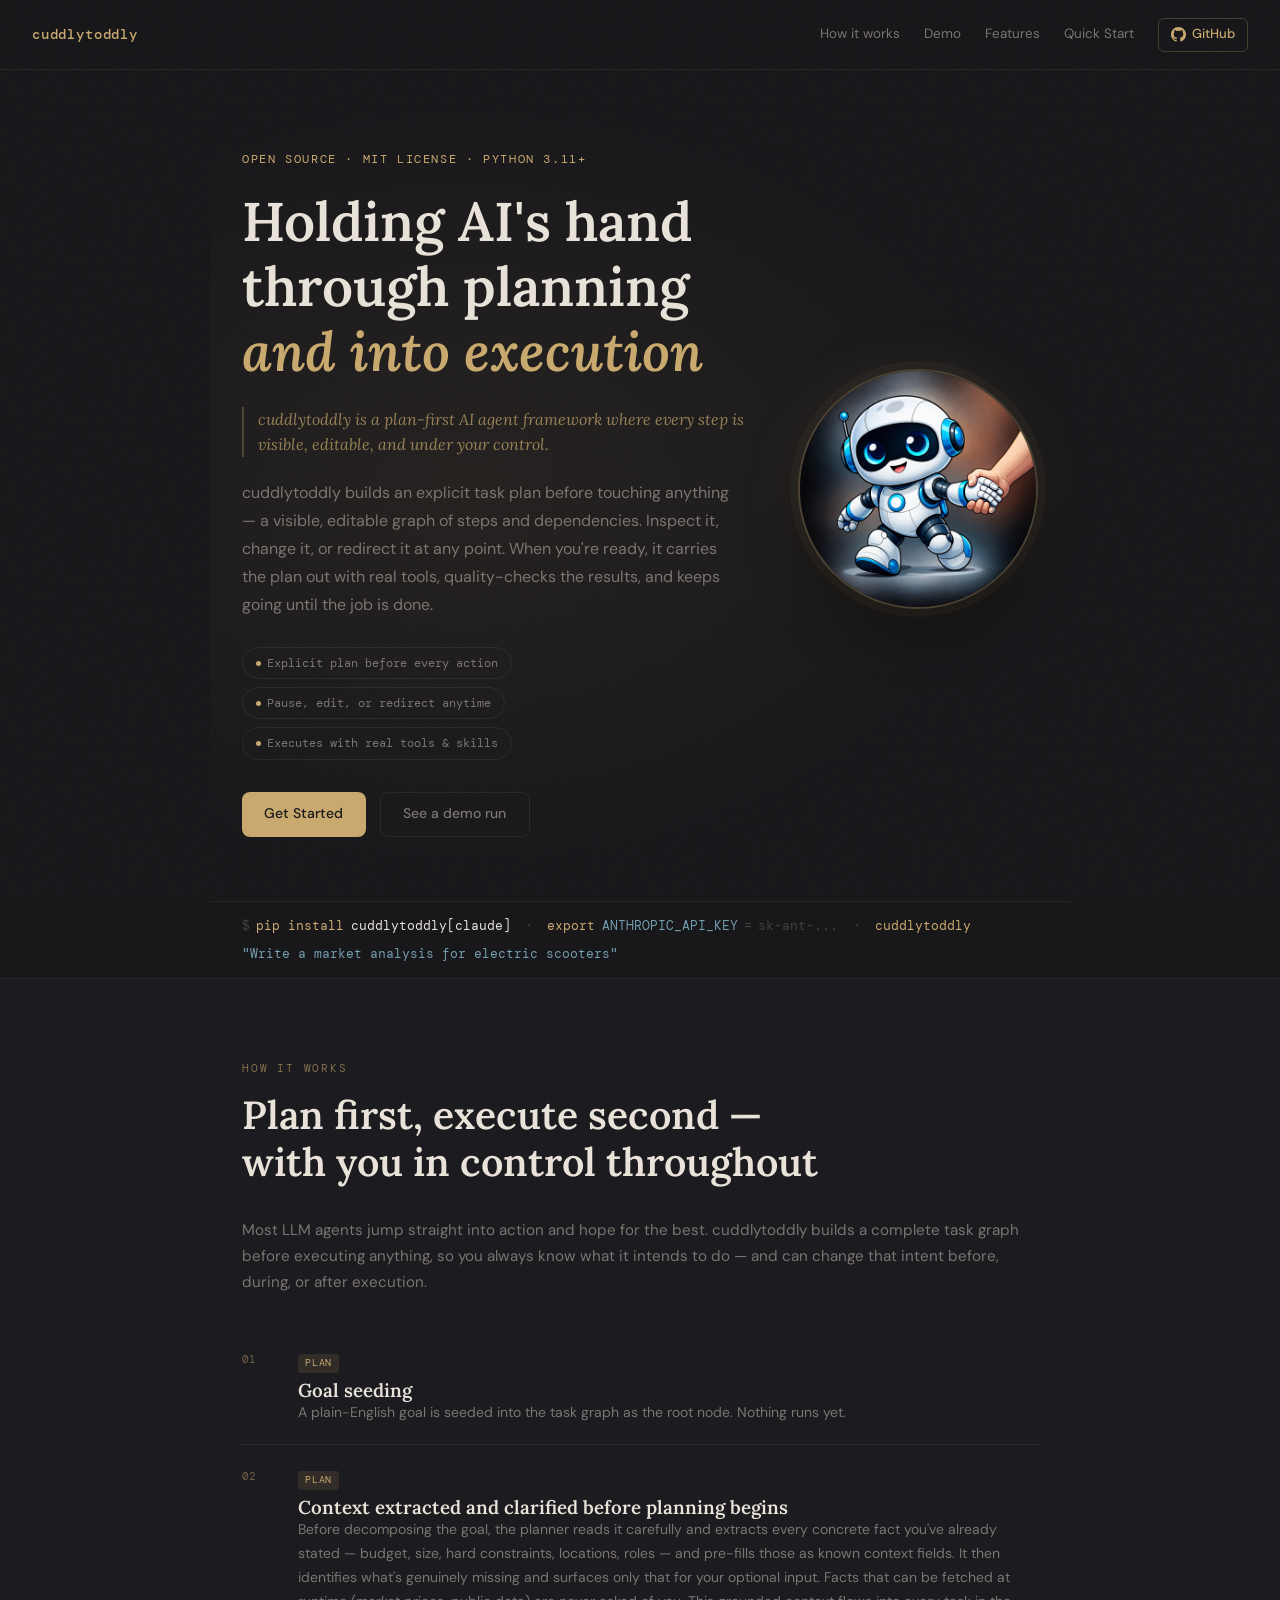
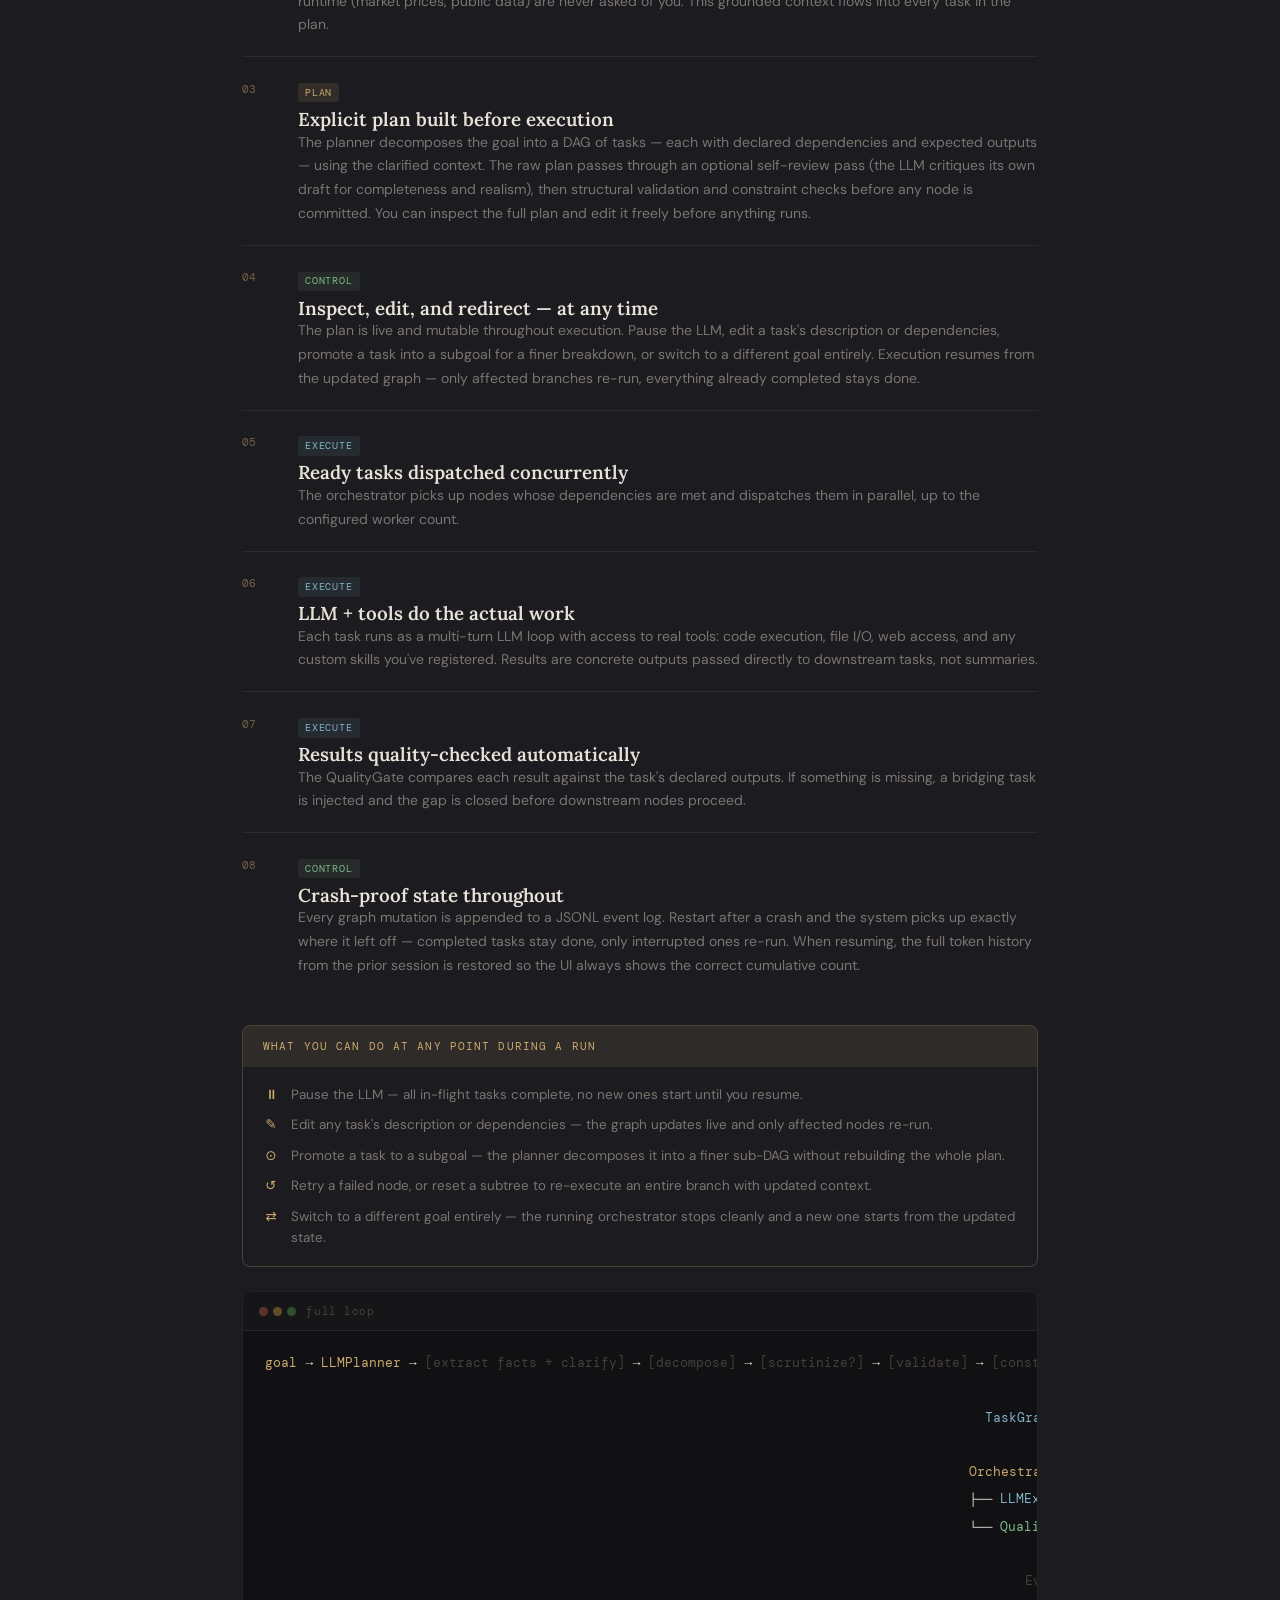
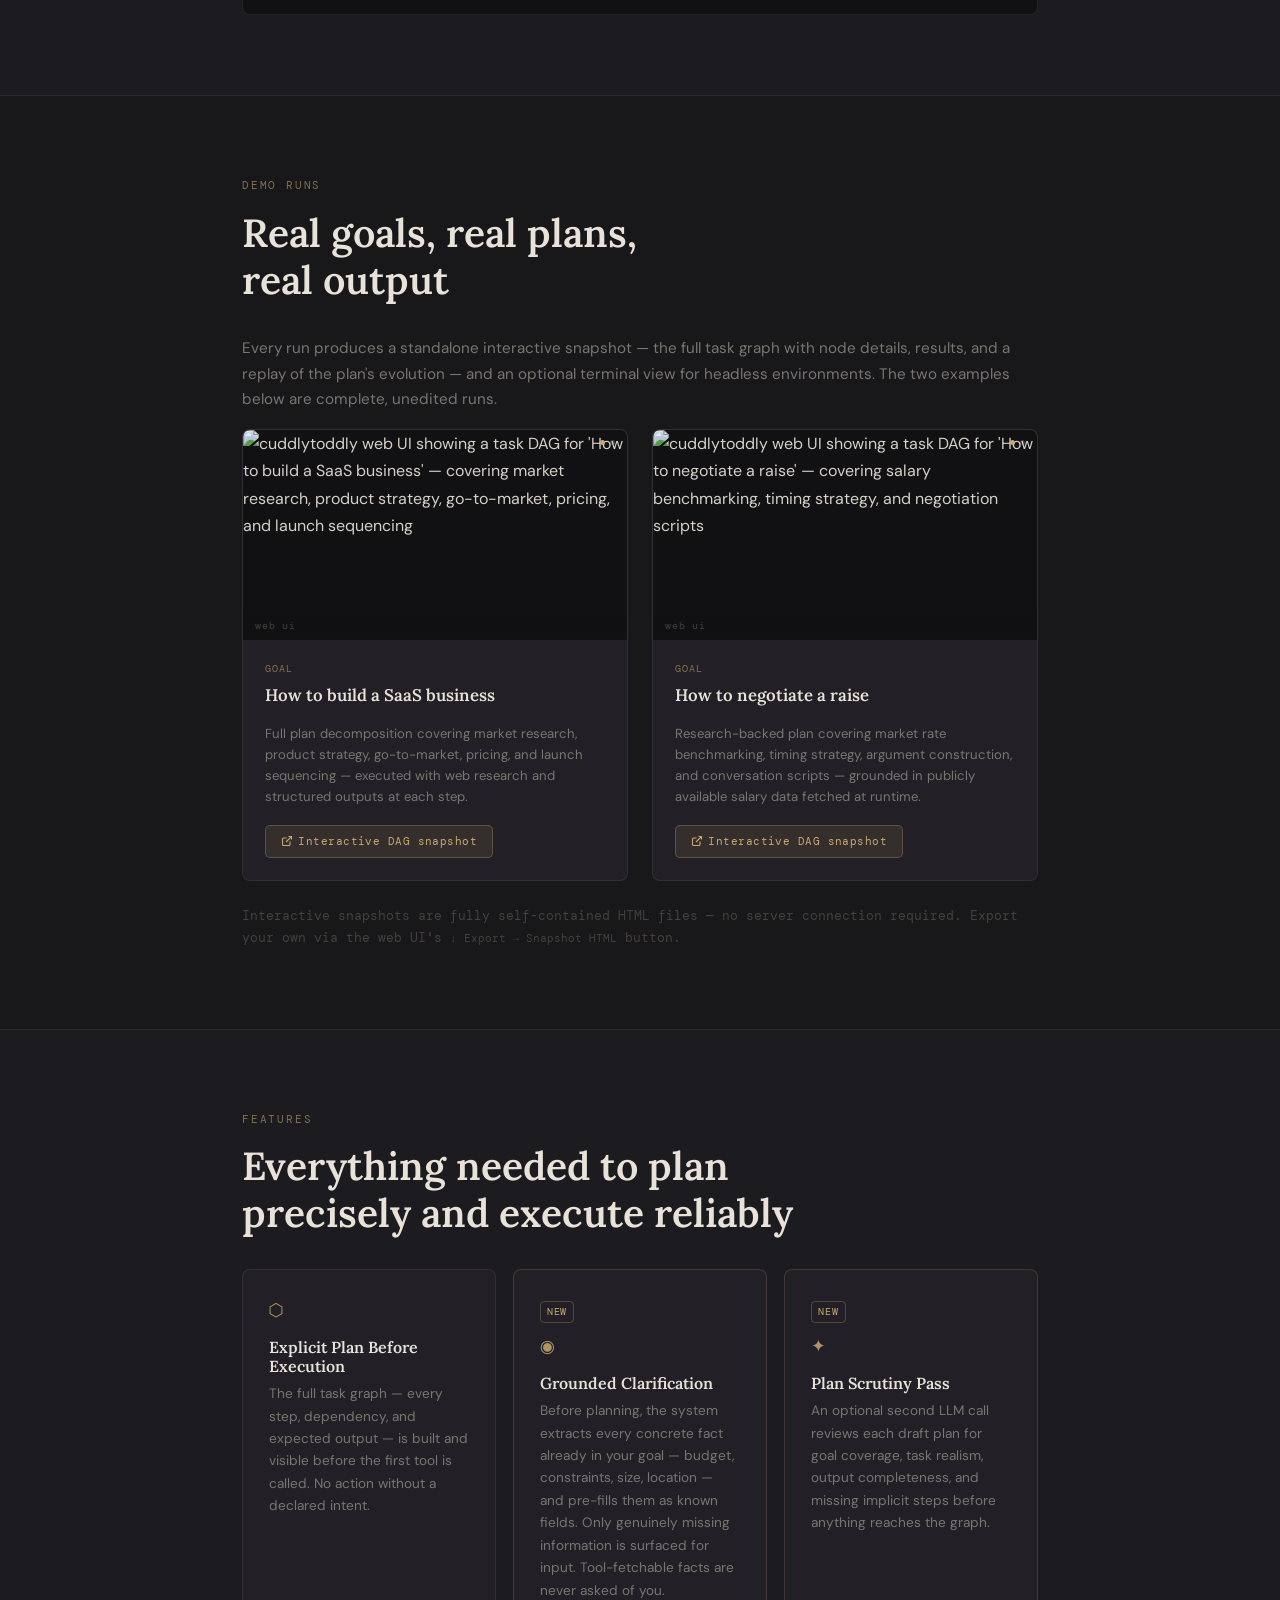
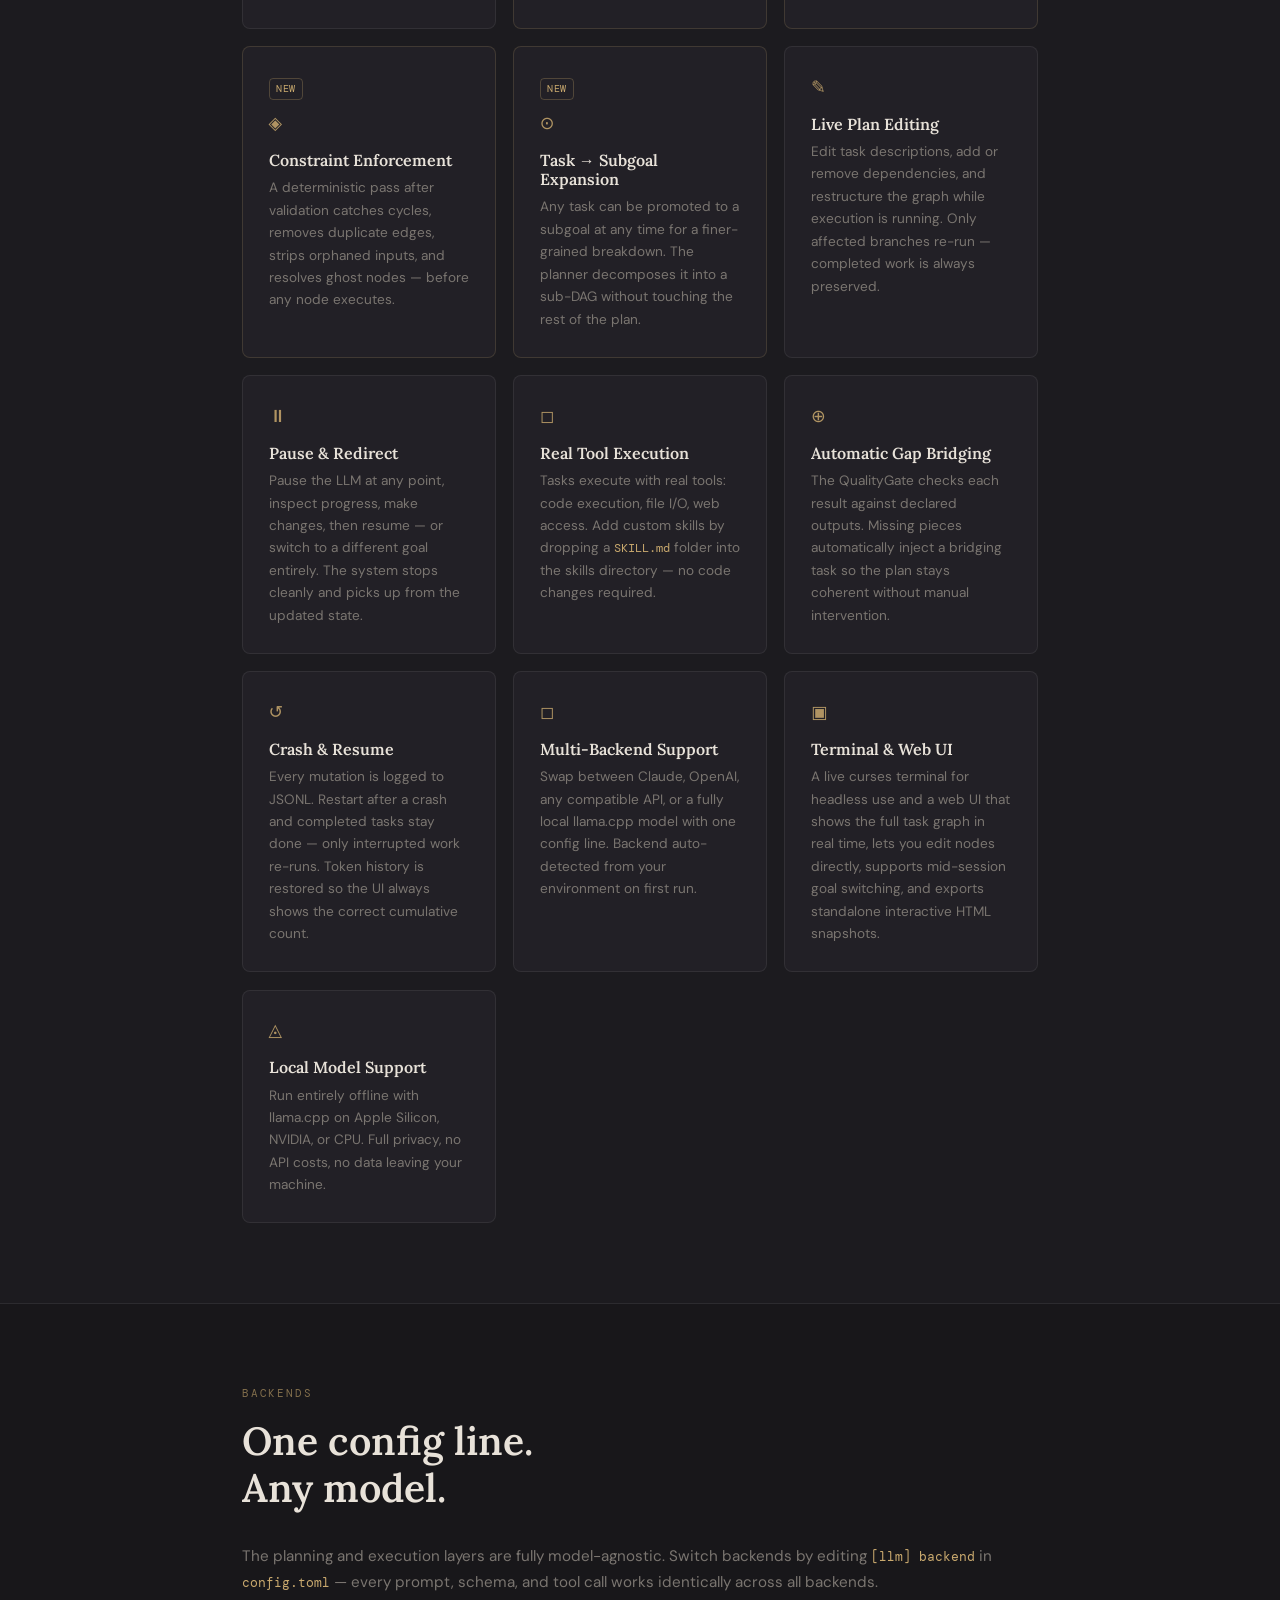
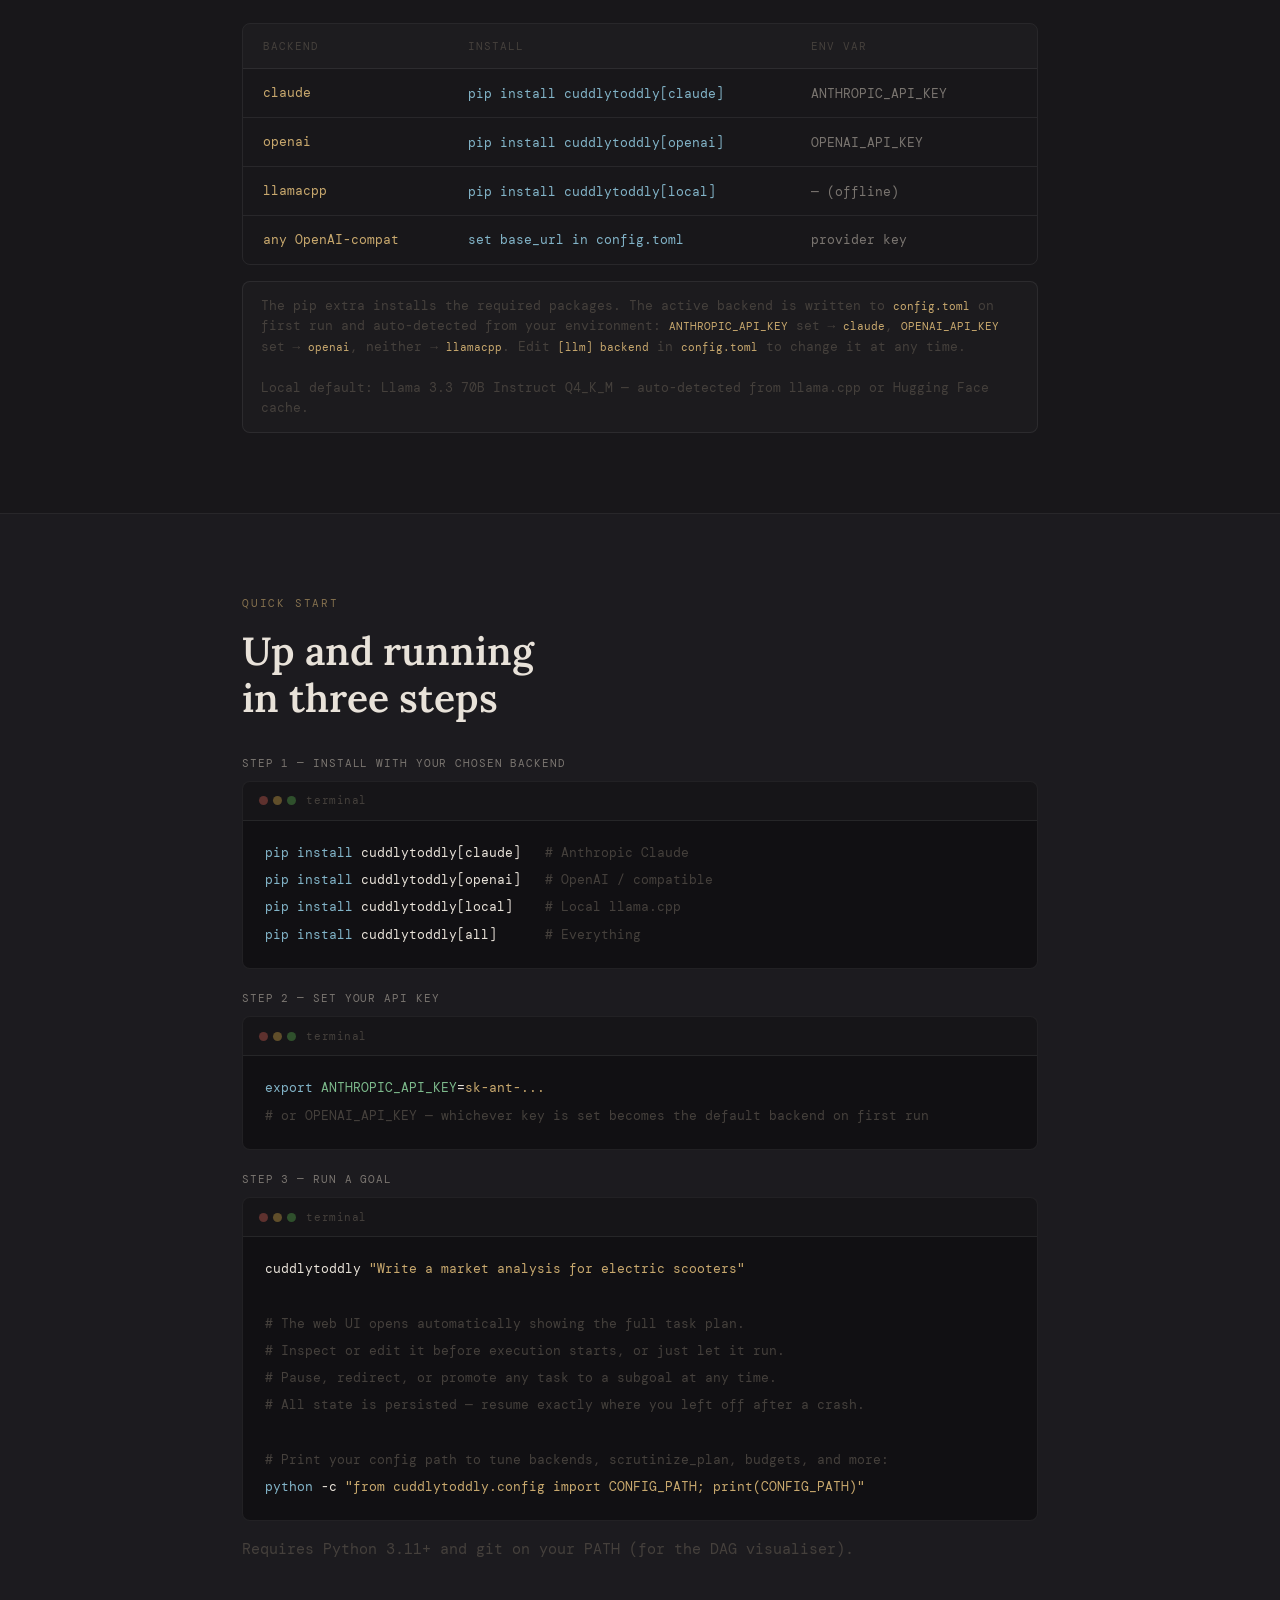
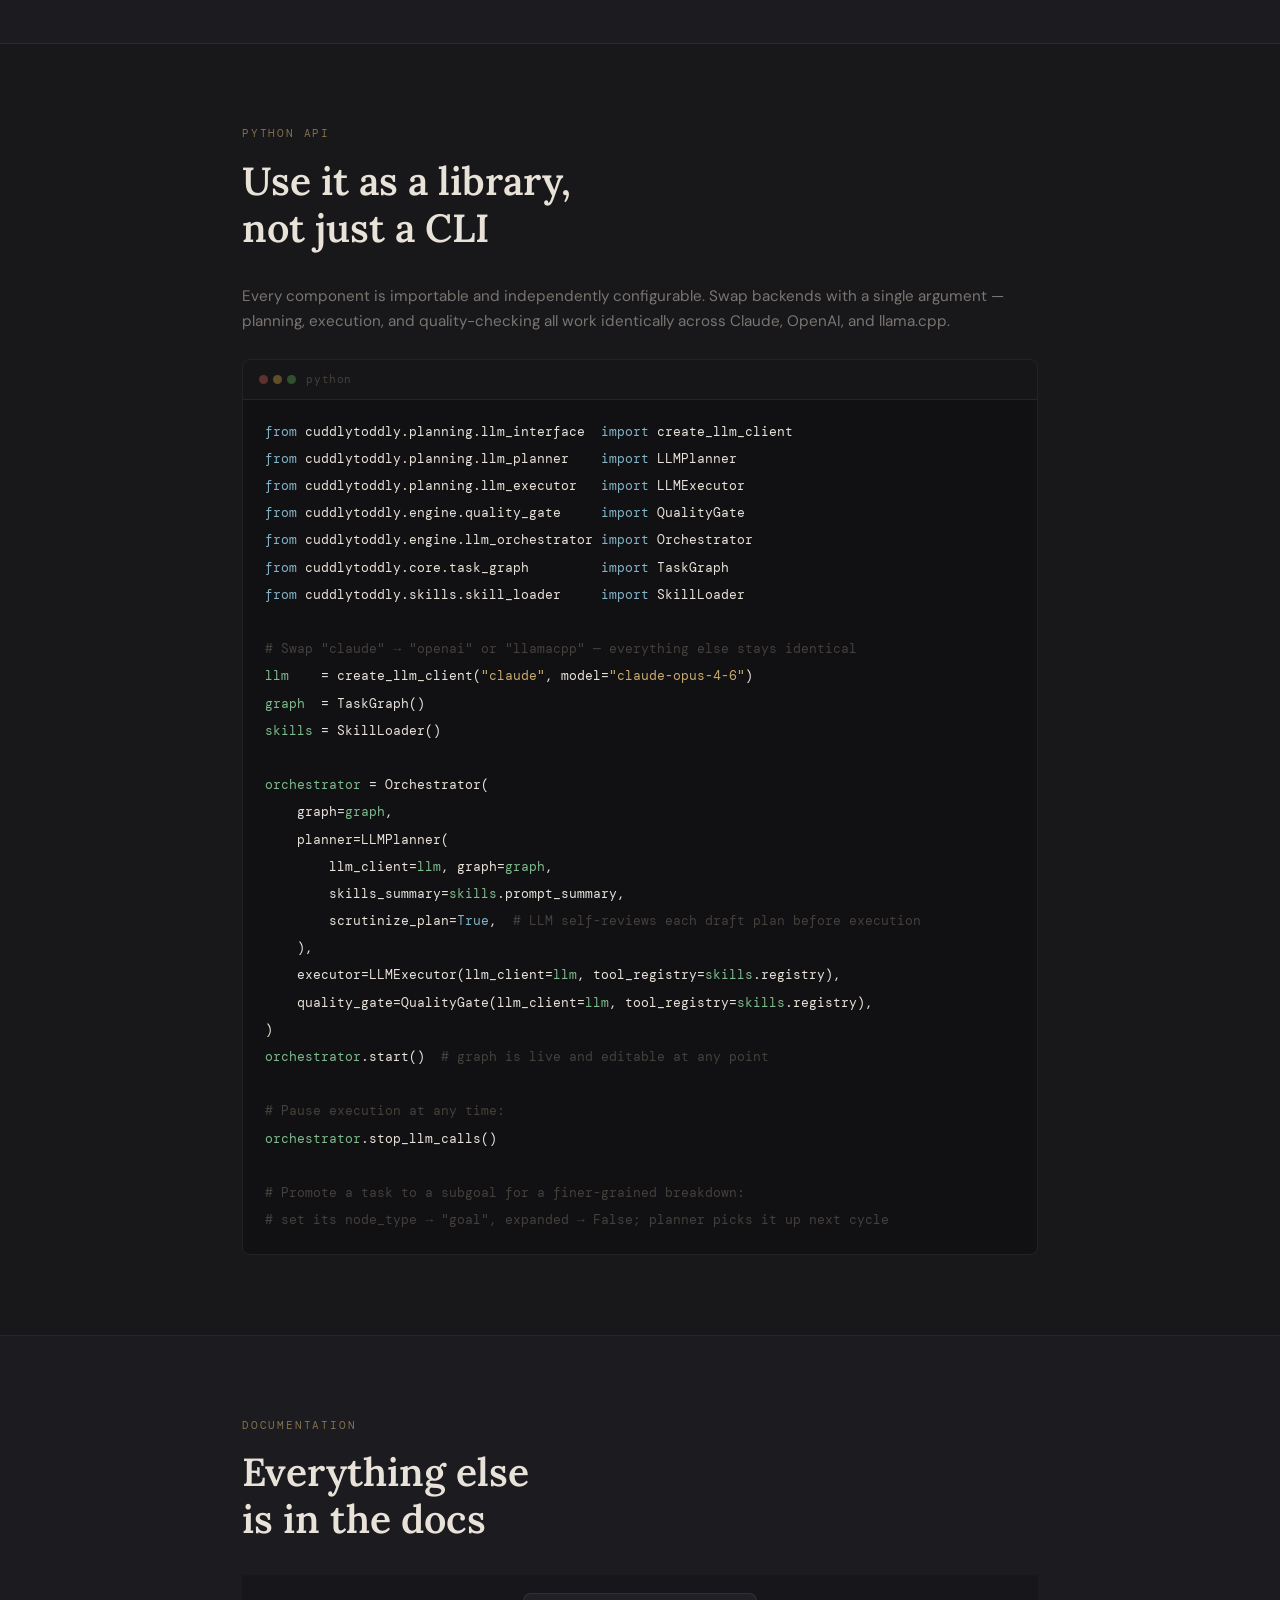
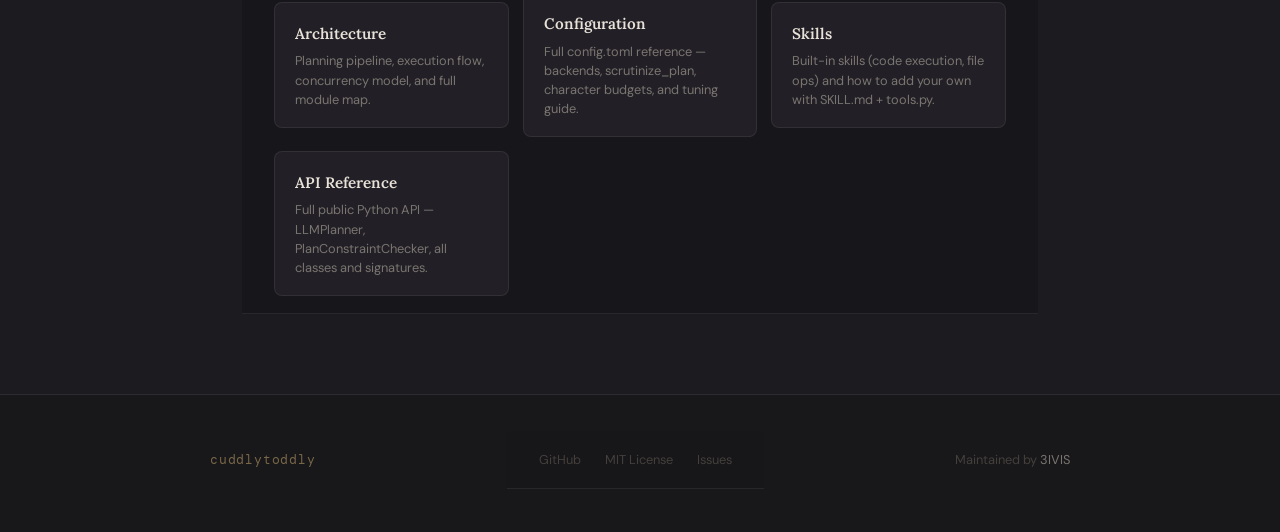
==== commit b0f0fc85: "Added a tagline" ====
--- a/index.html
+++ b/index.html
@@ -187,6 +187,17 @@
   color: var(--text); margin-bottom: 1.4rem;
   animation: up .55s .08s ease both;
 }
+.hero-tagline {
+  font-family: var(--serif);
+  font-size: 1rem;
+  font-style: italic;
+  color: rgba(201,169,110,0.70);
+  border-left: 2px solid rgba(201,169,110,0.28);
+  padding-left: .85rem;
+  margin-bottom: 1.4rem;
+  line-height: 1.55;
+  animation: up .55s .12s ease both;
+}
 .hero-sub {
   font-size: 1rem; color: var(--muted);
   max-width: 490px; margin-bottom: 1.75rem; line-height: 1.75;
@@ -495,6 +506,16 @@
 }
   </style>
 </head>
+  <!-- Google tag (gtag.js) -->
+<script async src="https://www.googletagmanager.com/gtag/js?id=G-MG05YGHCS2"></script>
+<script>
+  window.dataLayer = window.dataLayer || [];
+  function gtag(){dataLayer.push(arguments);}
+  gtag('js', new Date());
+
+  gtag('config', 'G-MG05YGHCS2');
+</script>
+
 <body>
 
   <!-- NAV -->
@@ -518,6 +539,7 @@
       <div class="hero-text">
         <p class="eyebrow">Open Source · MIT License · Python 3.11+</p>
         <h1>Holding AI's hand<br>through planning <em>and into execution</em></h1>
+        <p class="hero-tagline">cuddlytoddly is a plan-first AI agent framework where every step is visible, editable, and under your control.</p>
         <p class="hero-sub">cuddlytoddly builds an explicit task plan before touching anything — a visible, editable graph of steps and dependencies. Inspect it, change it, or redirect it at any point. When you're ready, it carries the plan out with real tools, quality-checks the results, and keeps going until the job is done.</p>
         <div class="hero-props" role="list" aria-label="Key features">
           <span class="hero-prop" role="listitem"><span class="hero-prop-dot" aria-hidden="true"></span>Explicit plan before every action</span>
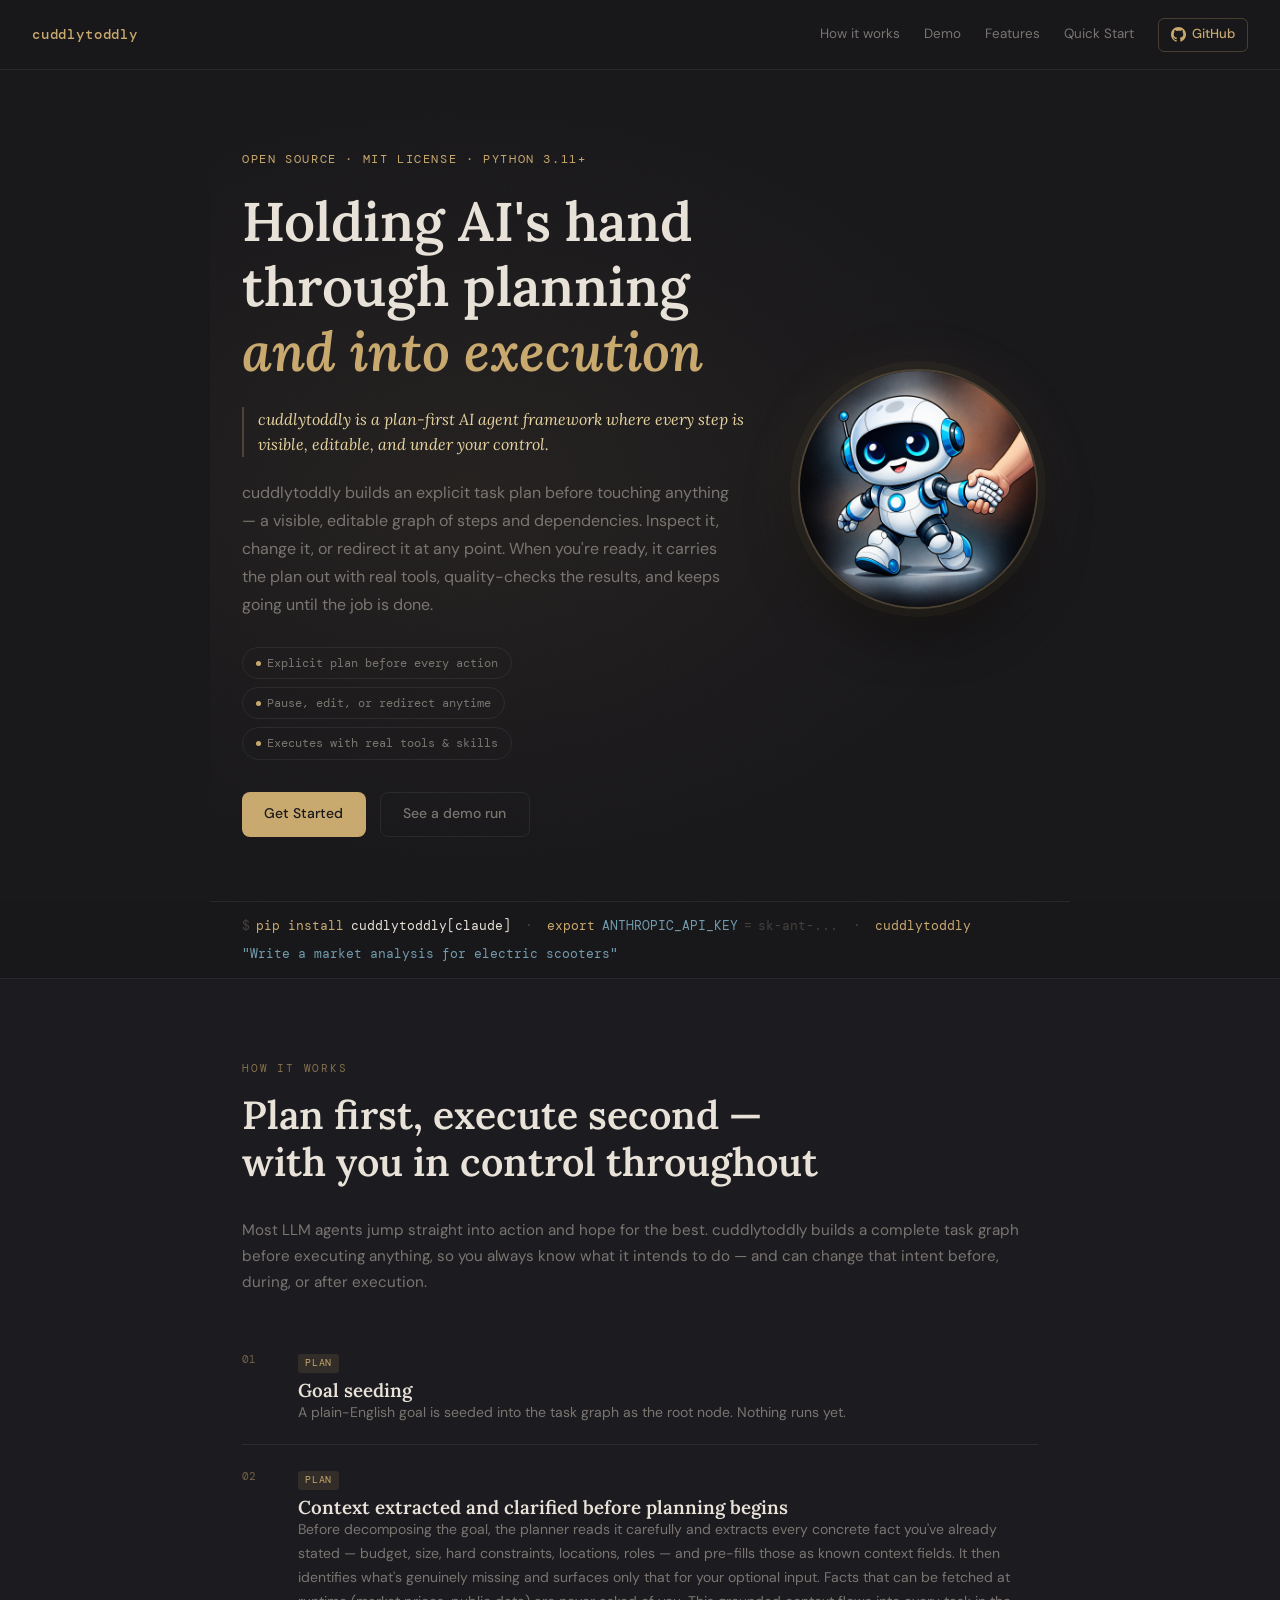
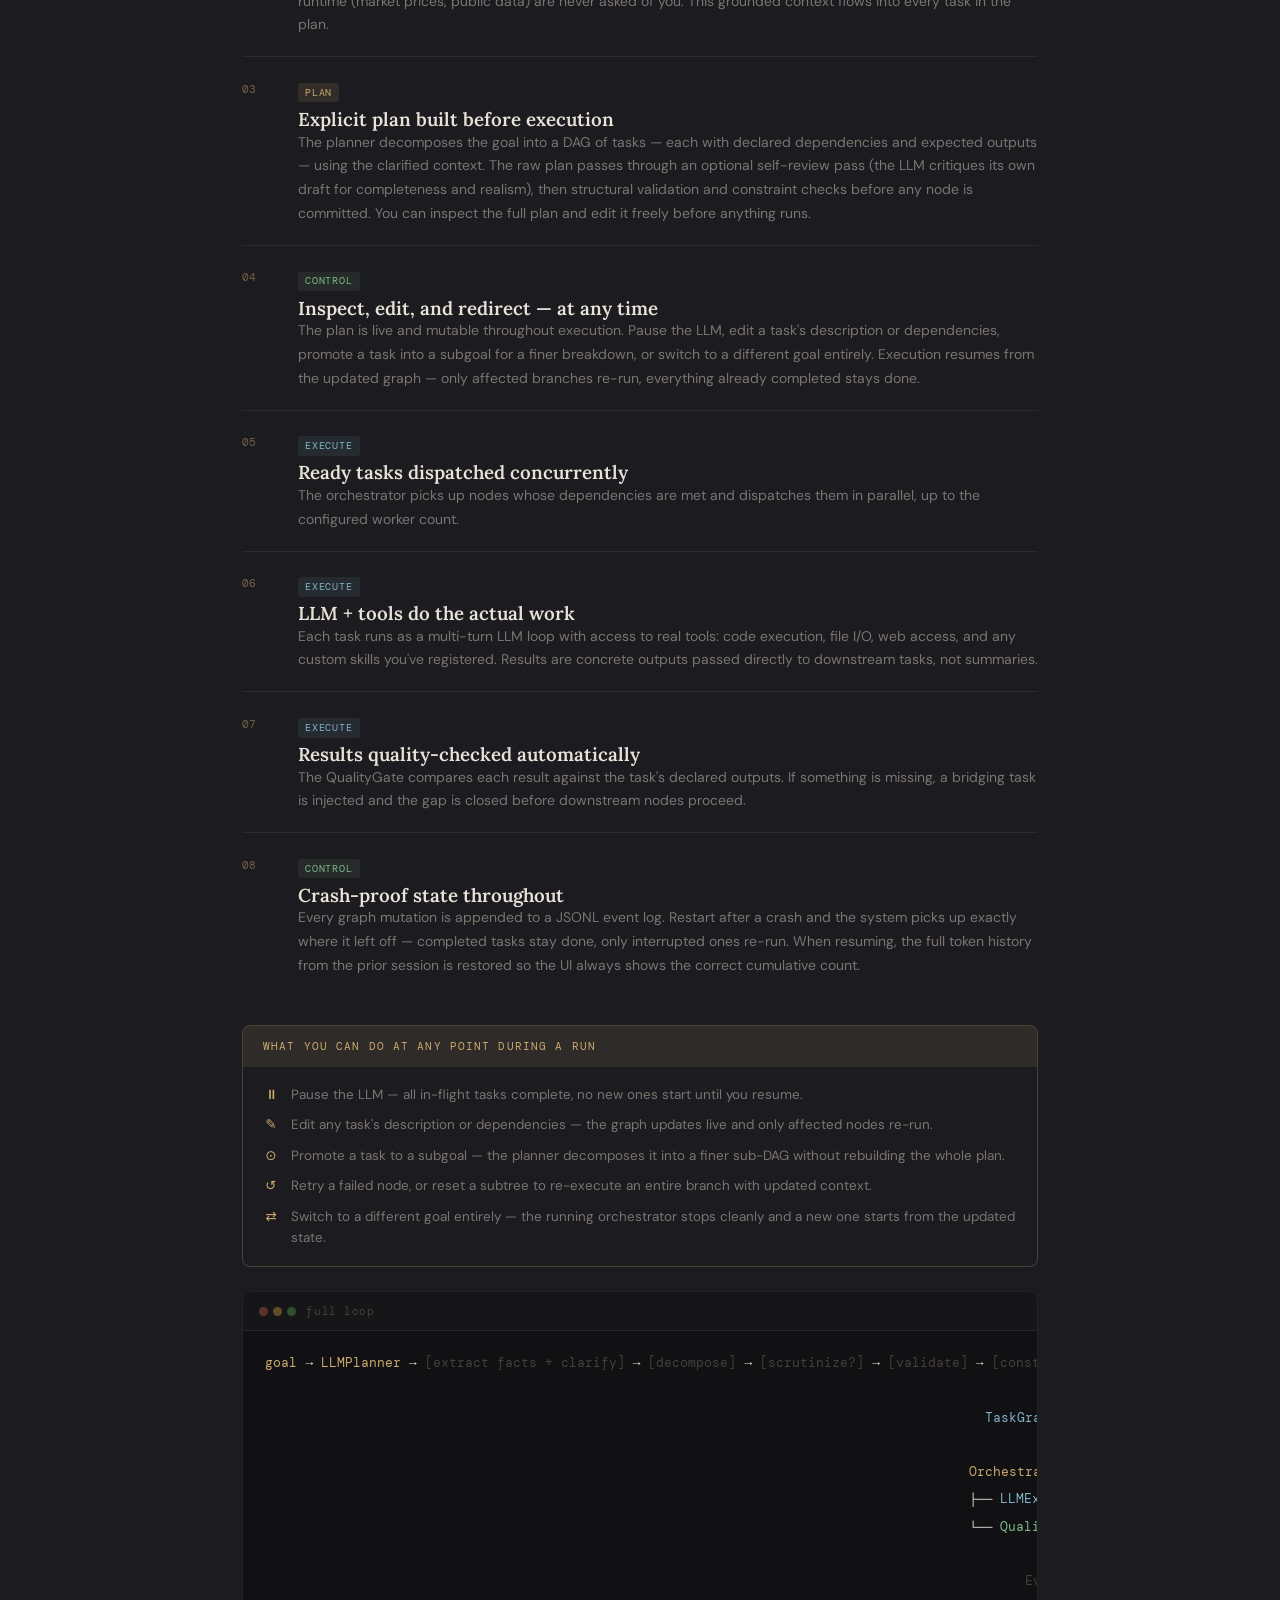
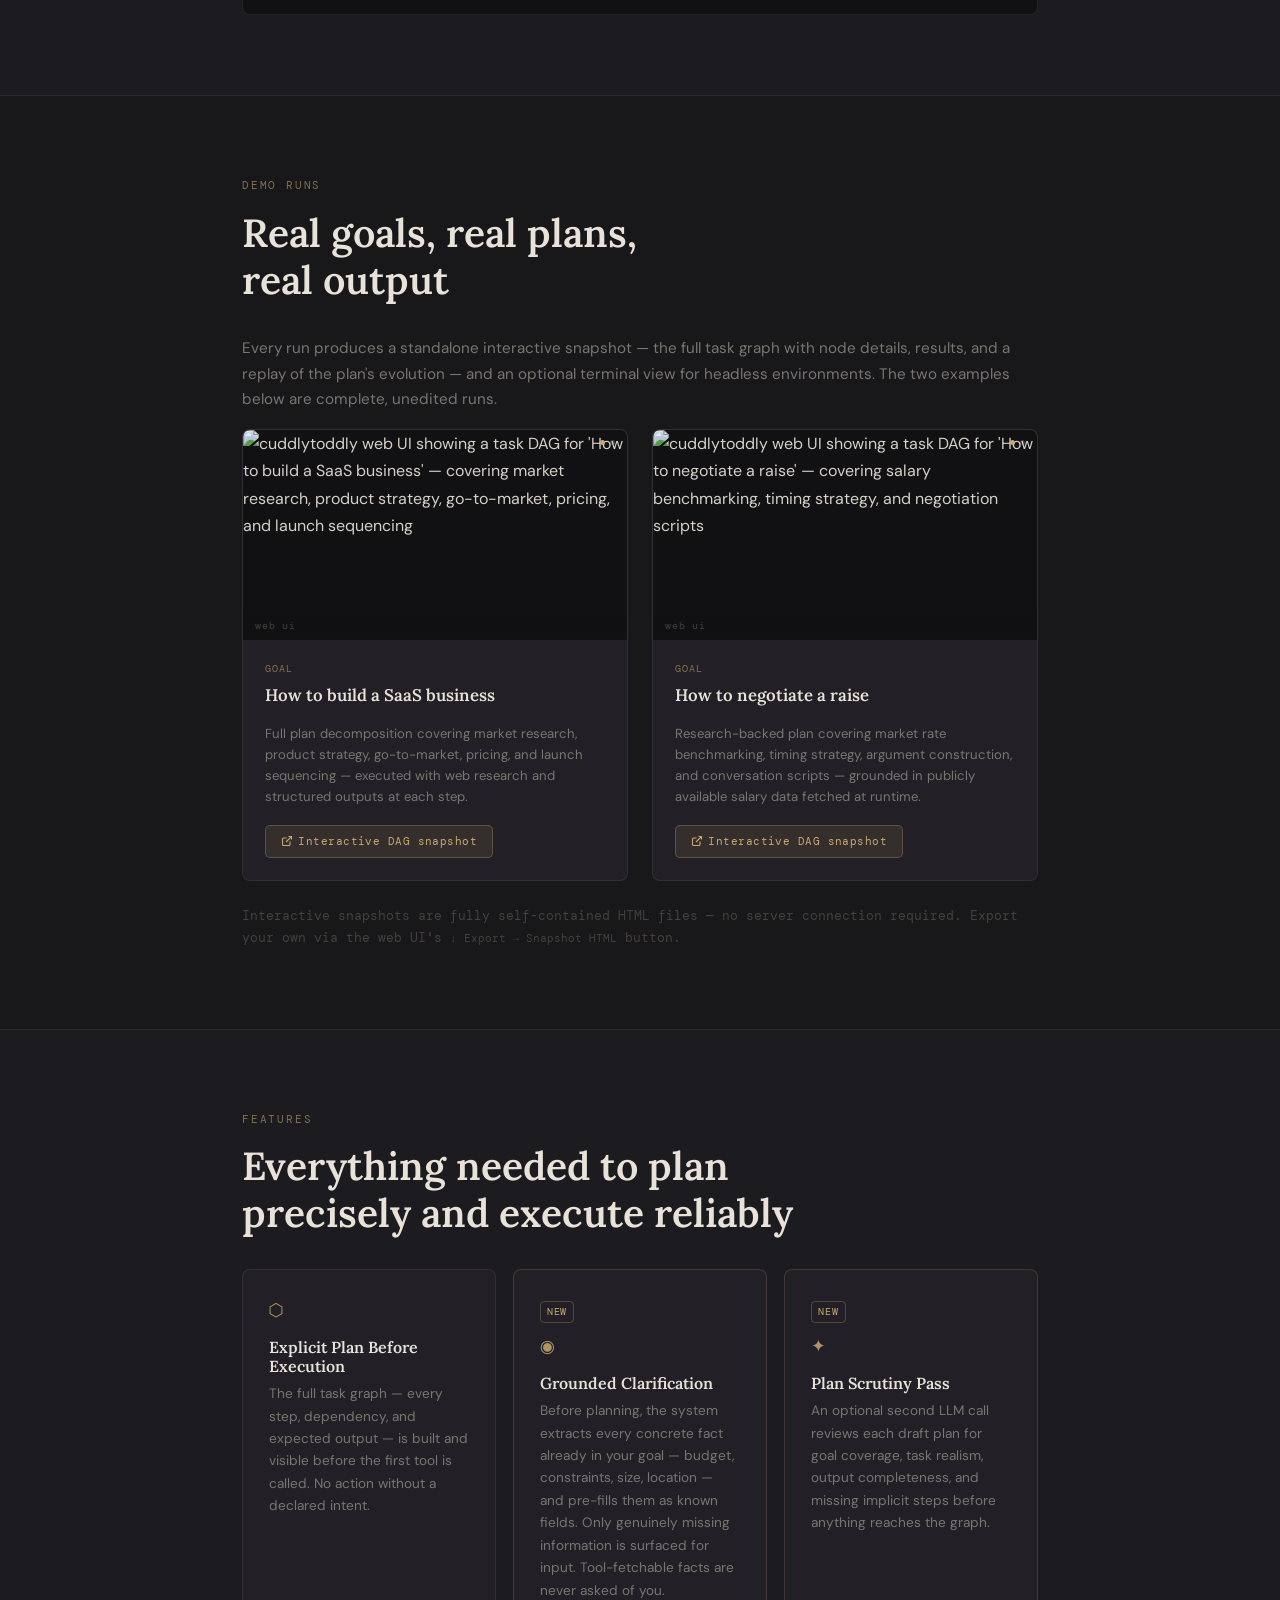
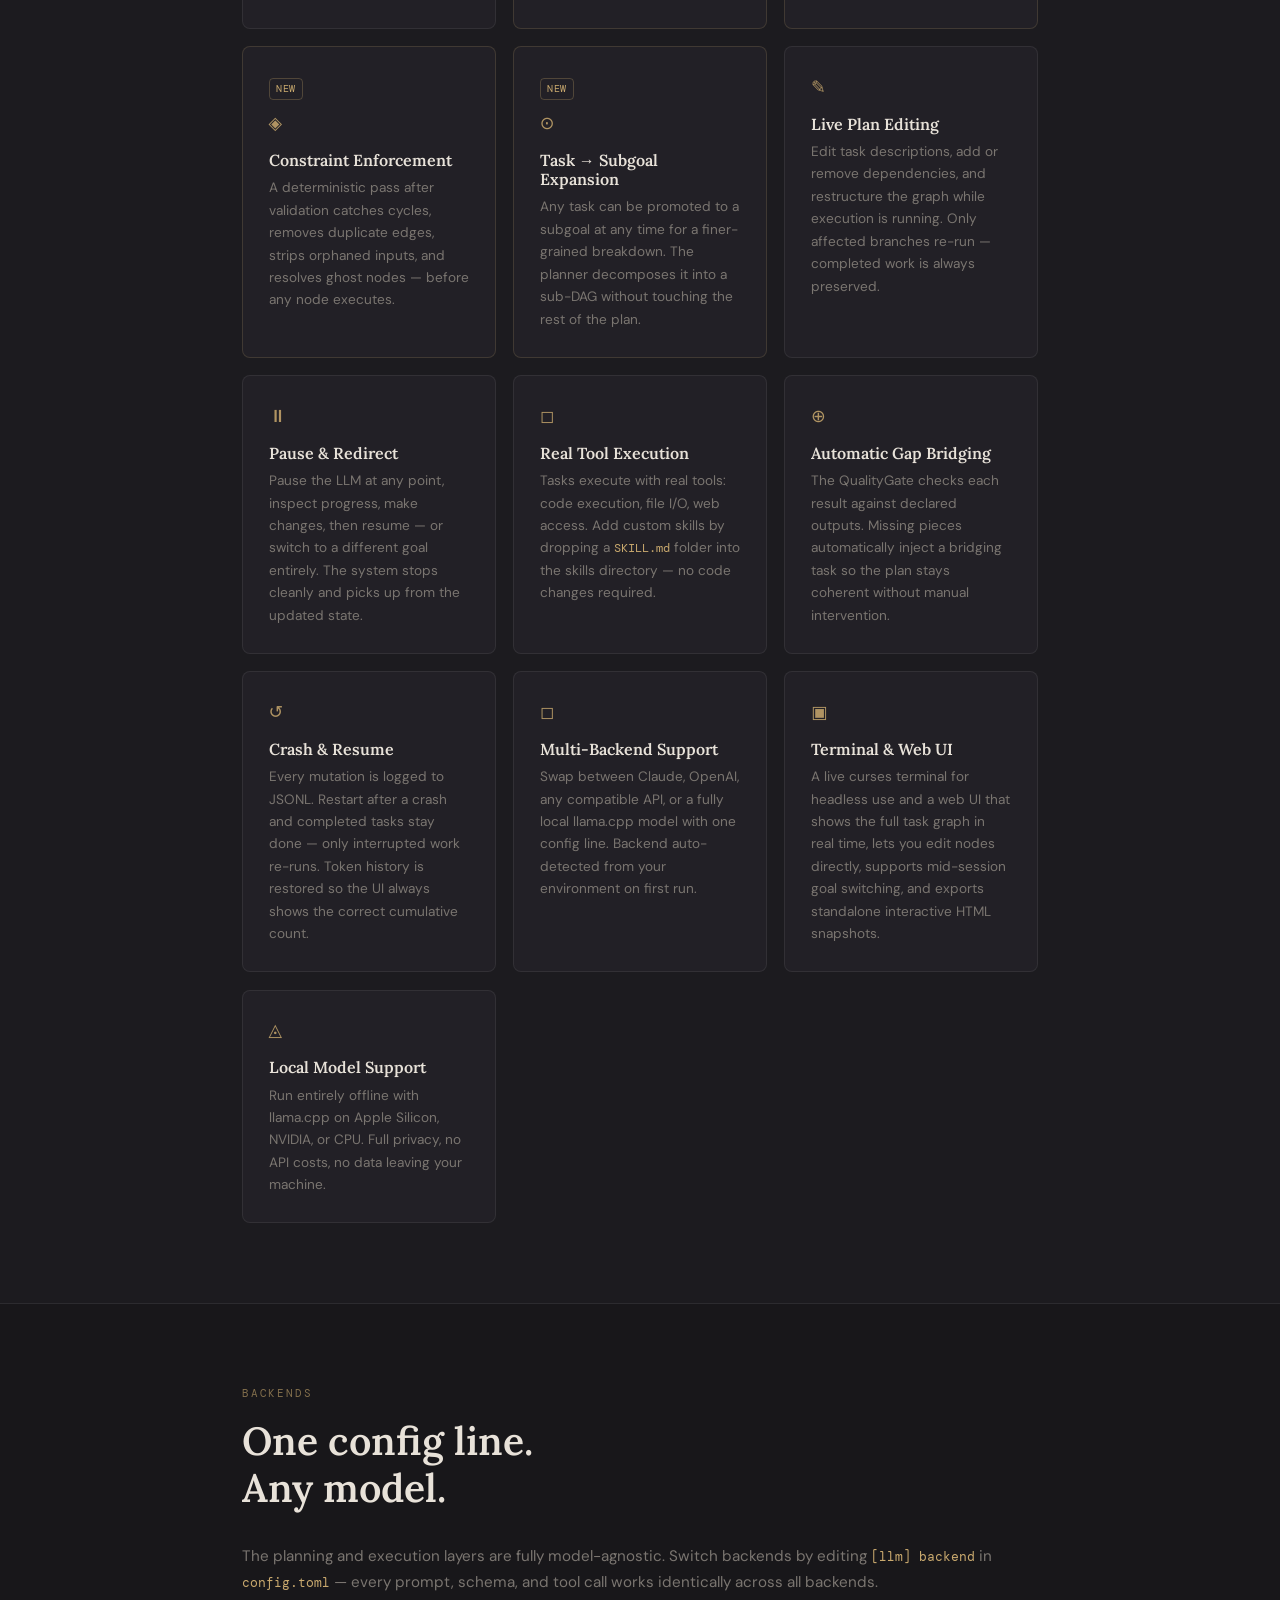
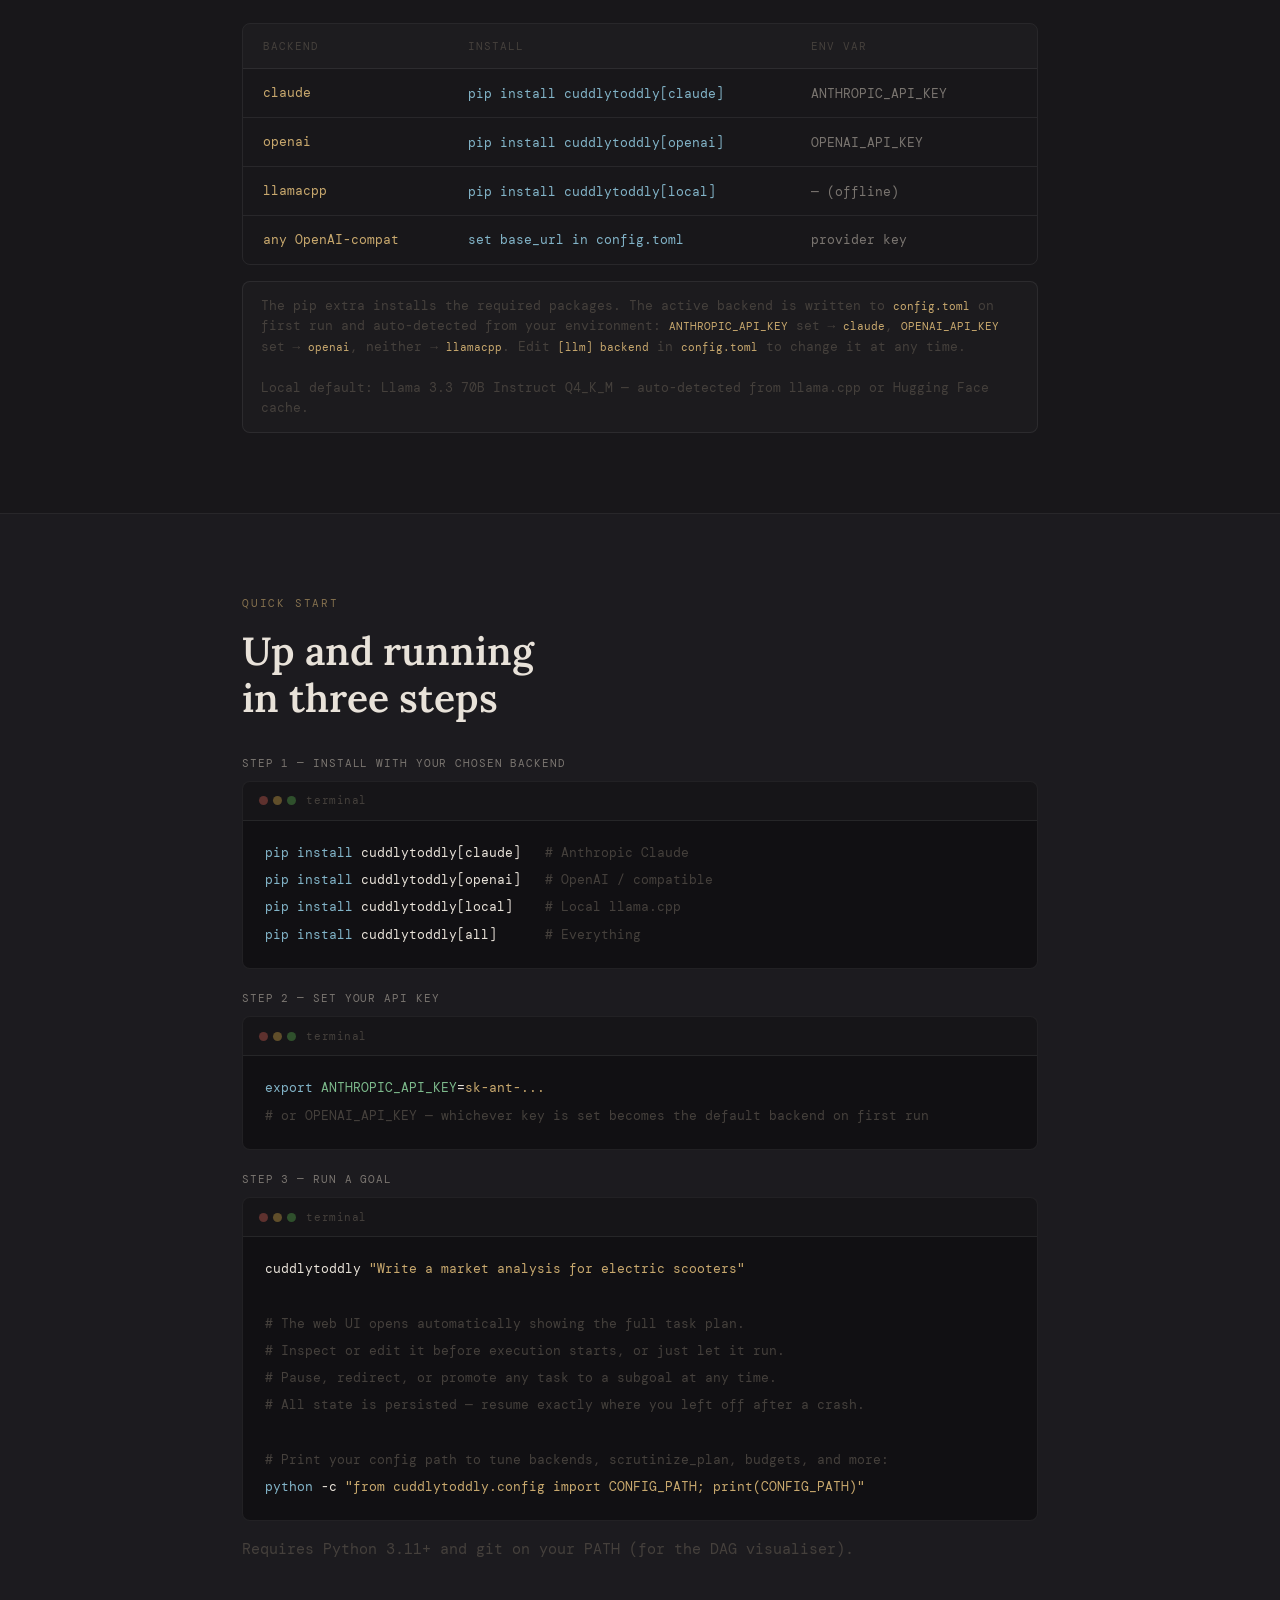
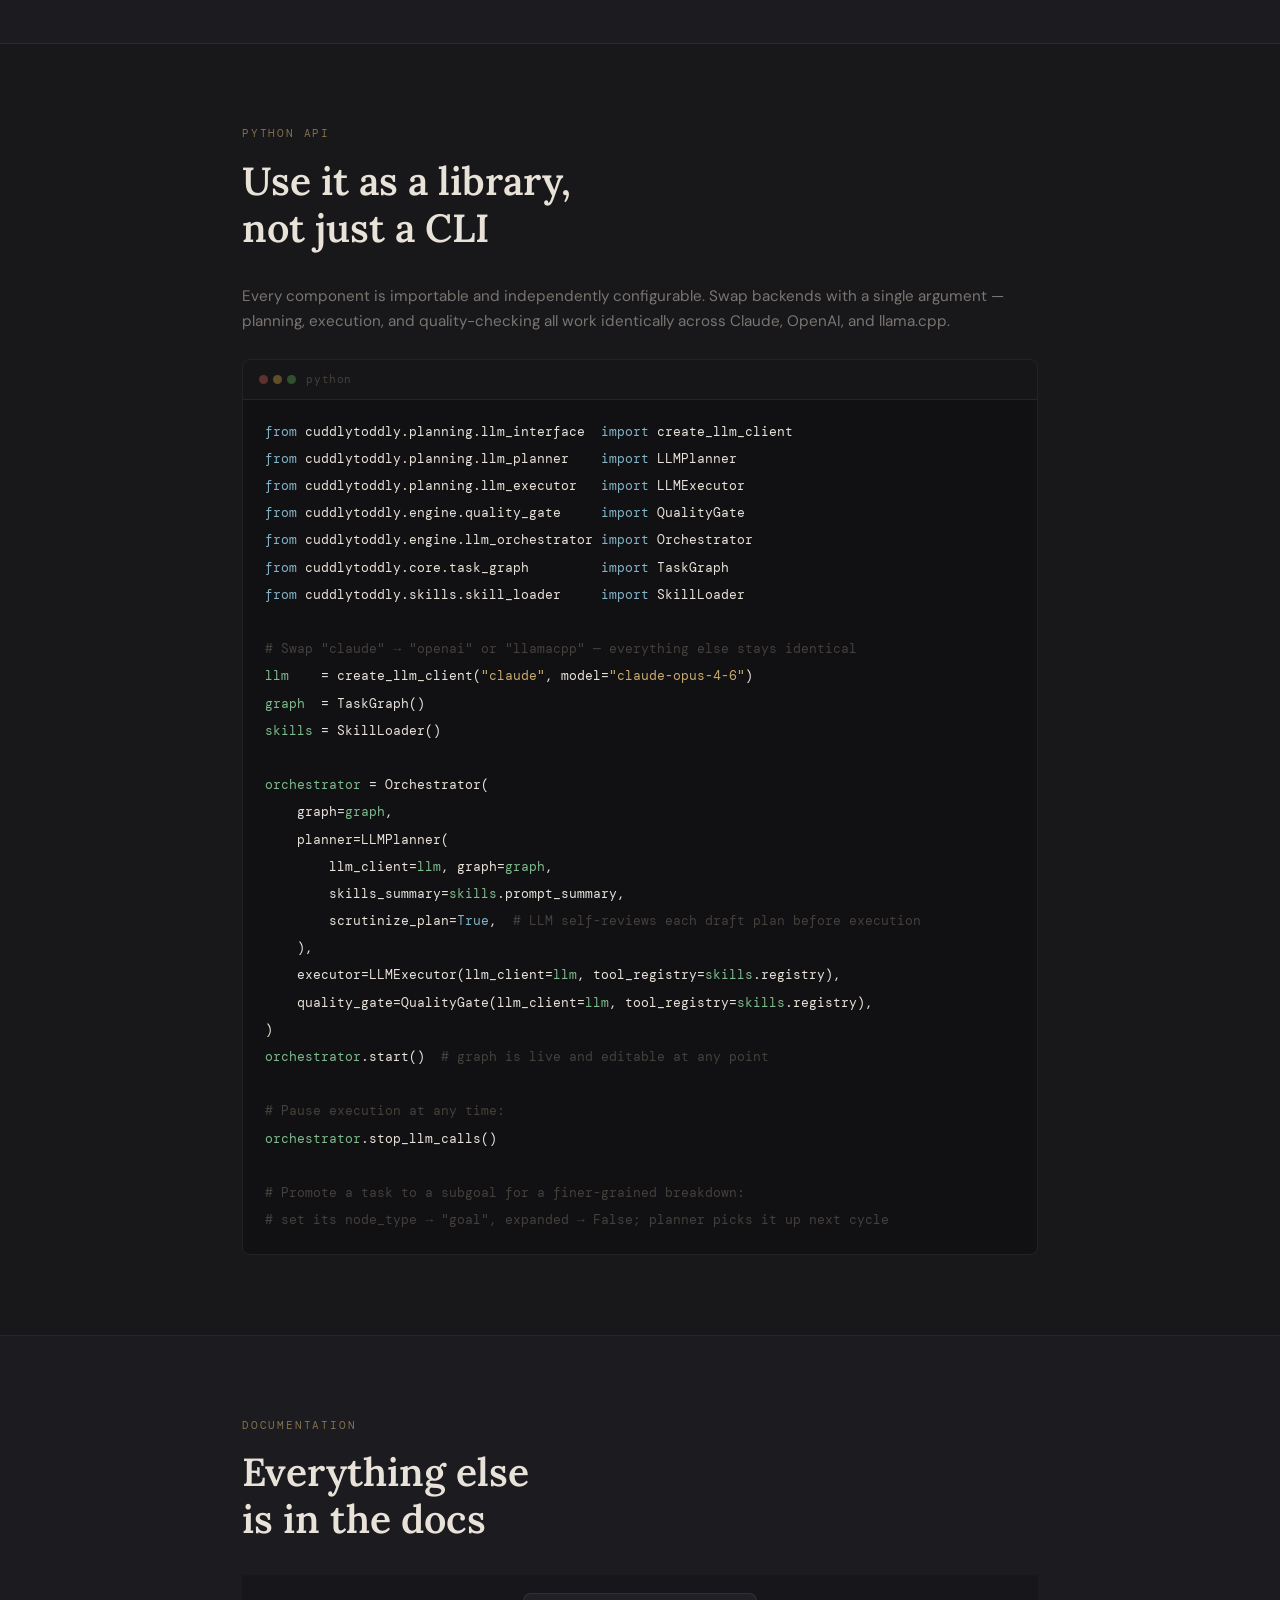
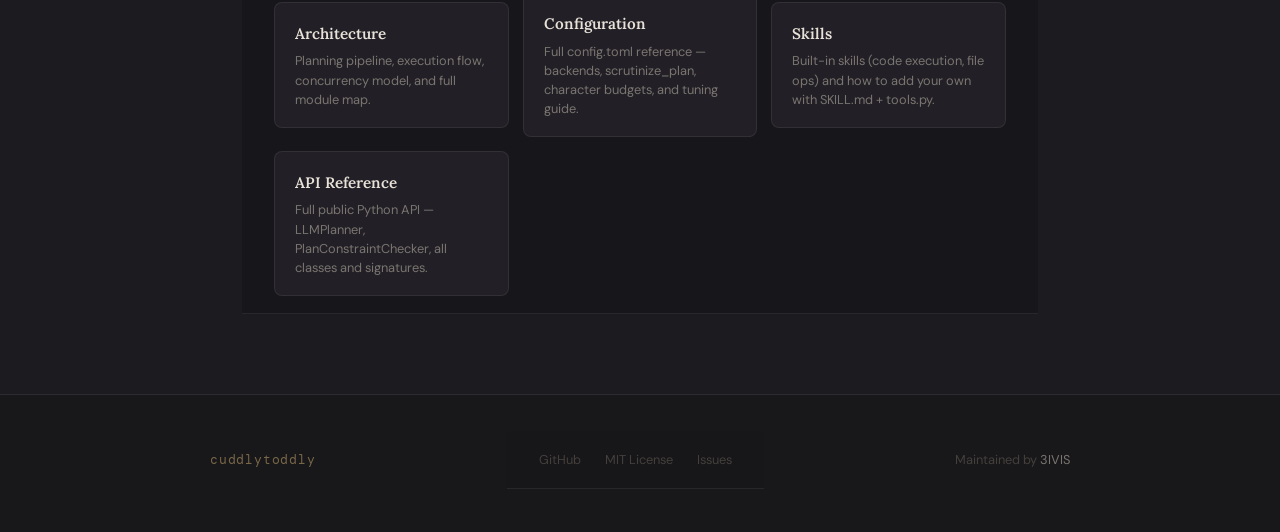
==== commit bd3c35de: "Updated the tagline color" ====
--- a/index.html
+++ b/index.html
@@ -191,7 +191,7 @@
   font-family: var(--serif);
   font-size: 1rem;
   font-style: italic;
-  color: rgba(201,169,110,0.70);
+  color: #e8d4a0;
   border-left: 2px solid rgba(201,169,110,0.28);
   padding-left: .85rem;
   margin-bottom: 1.4rem;
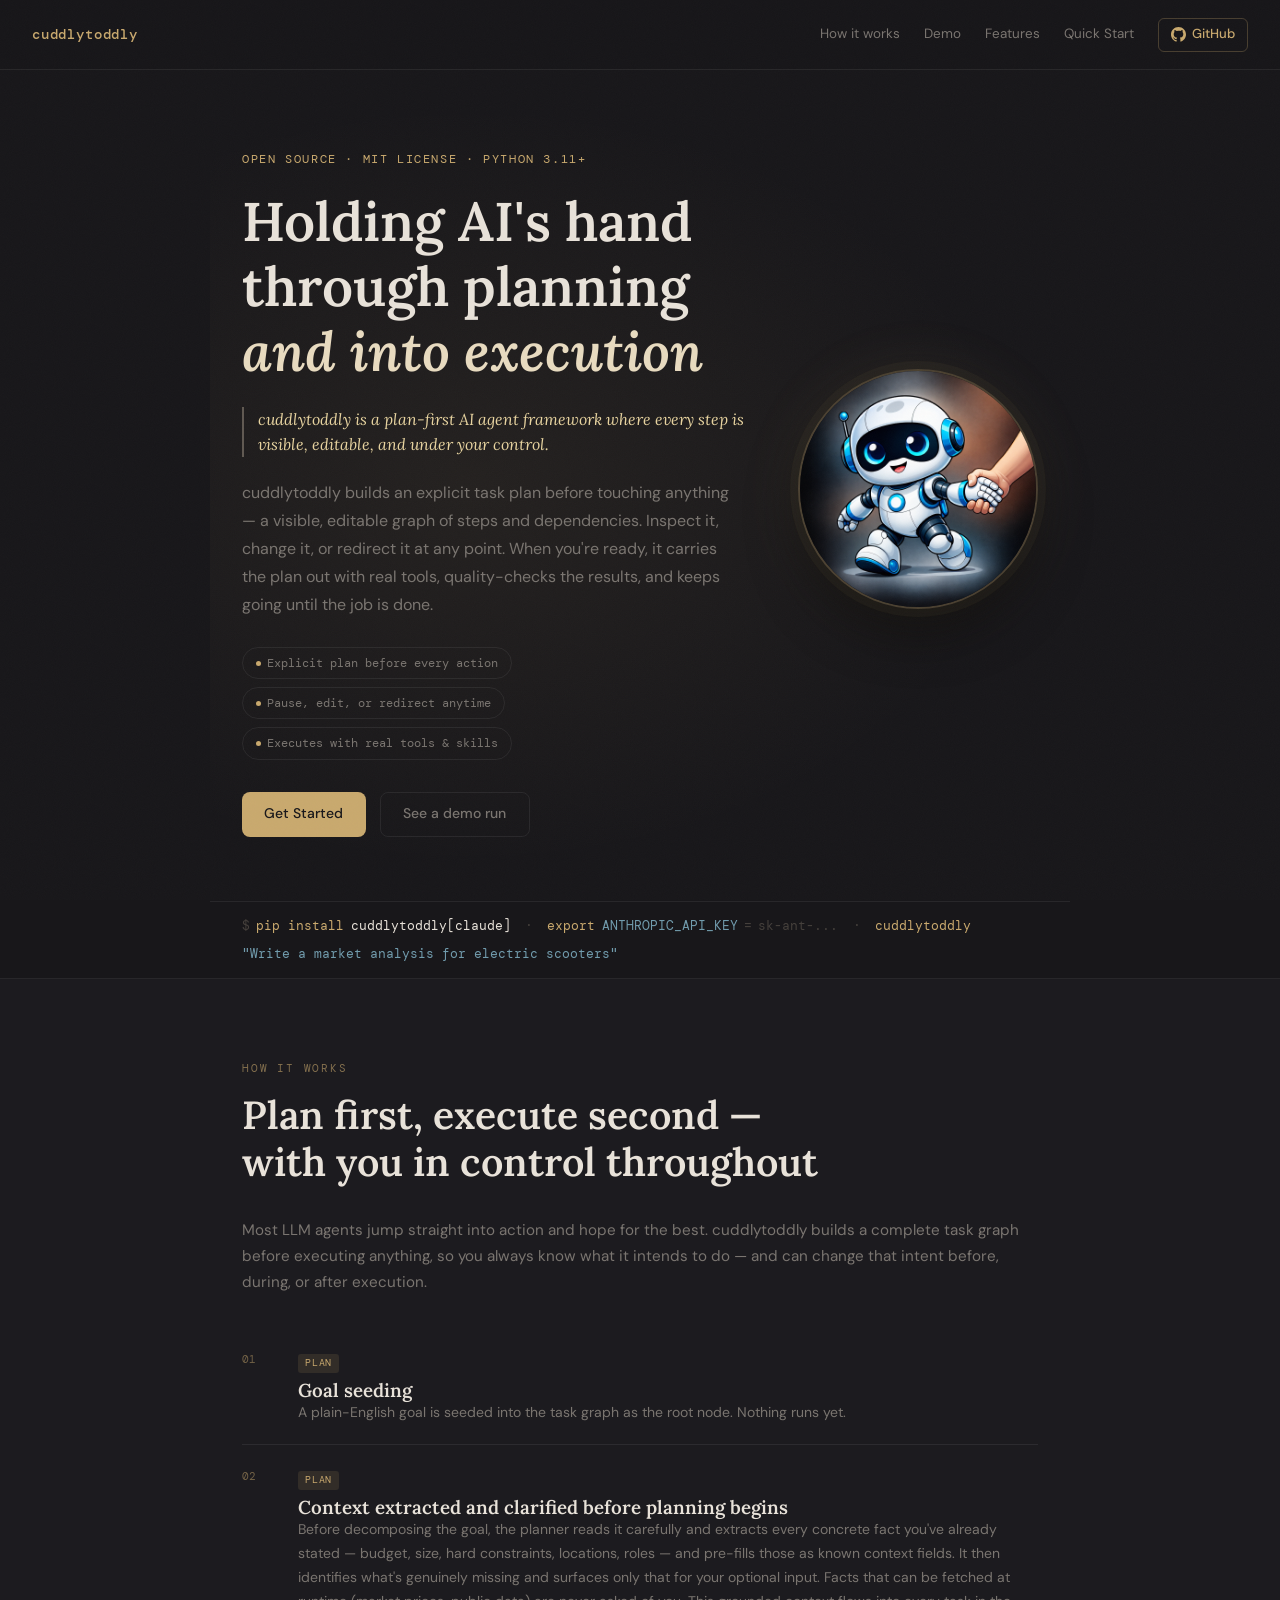
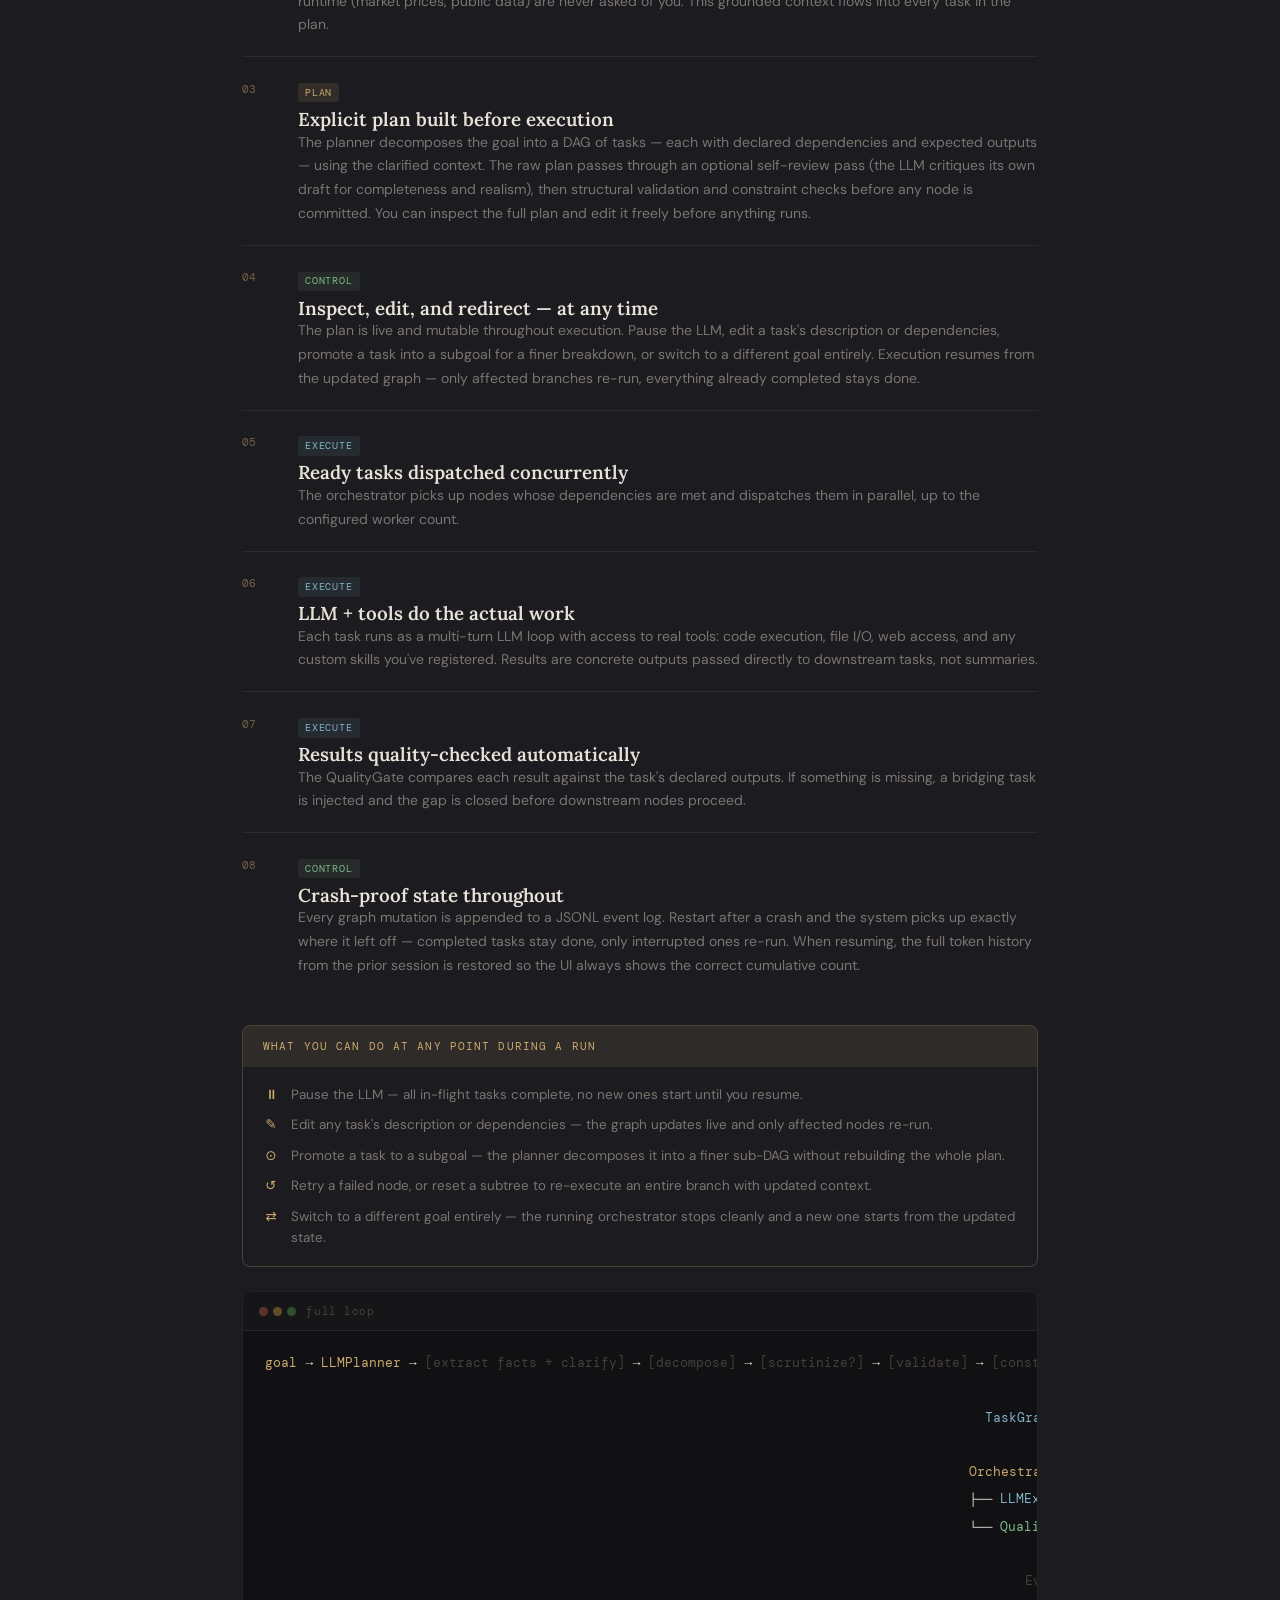
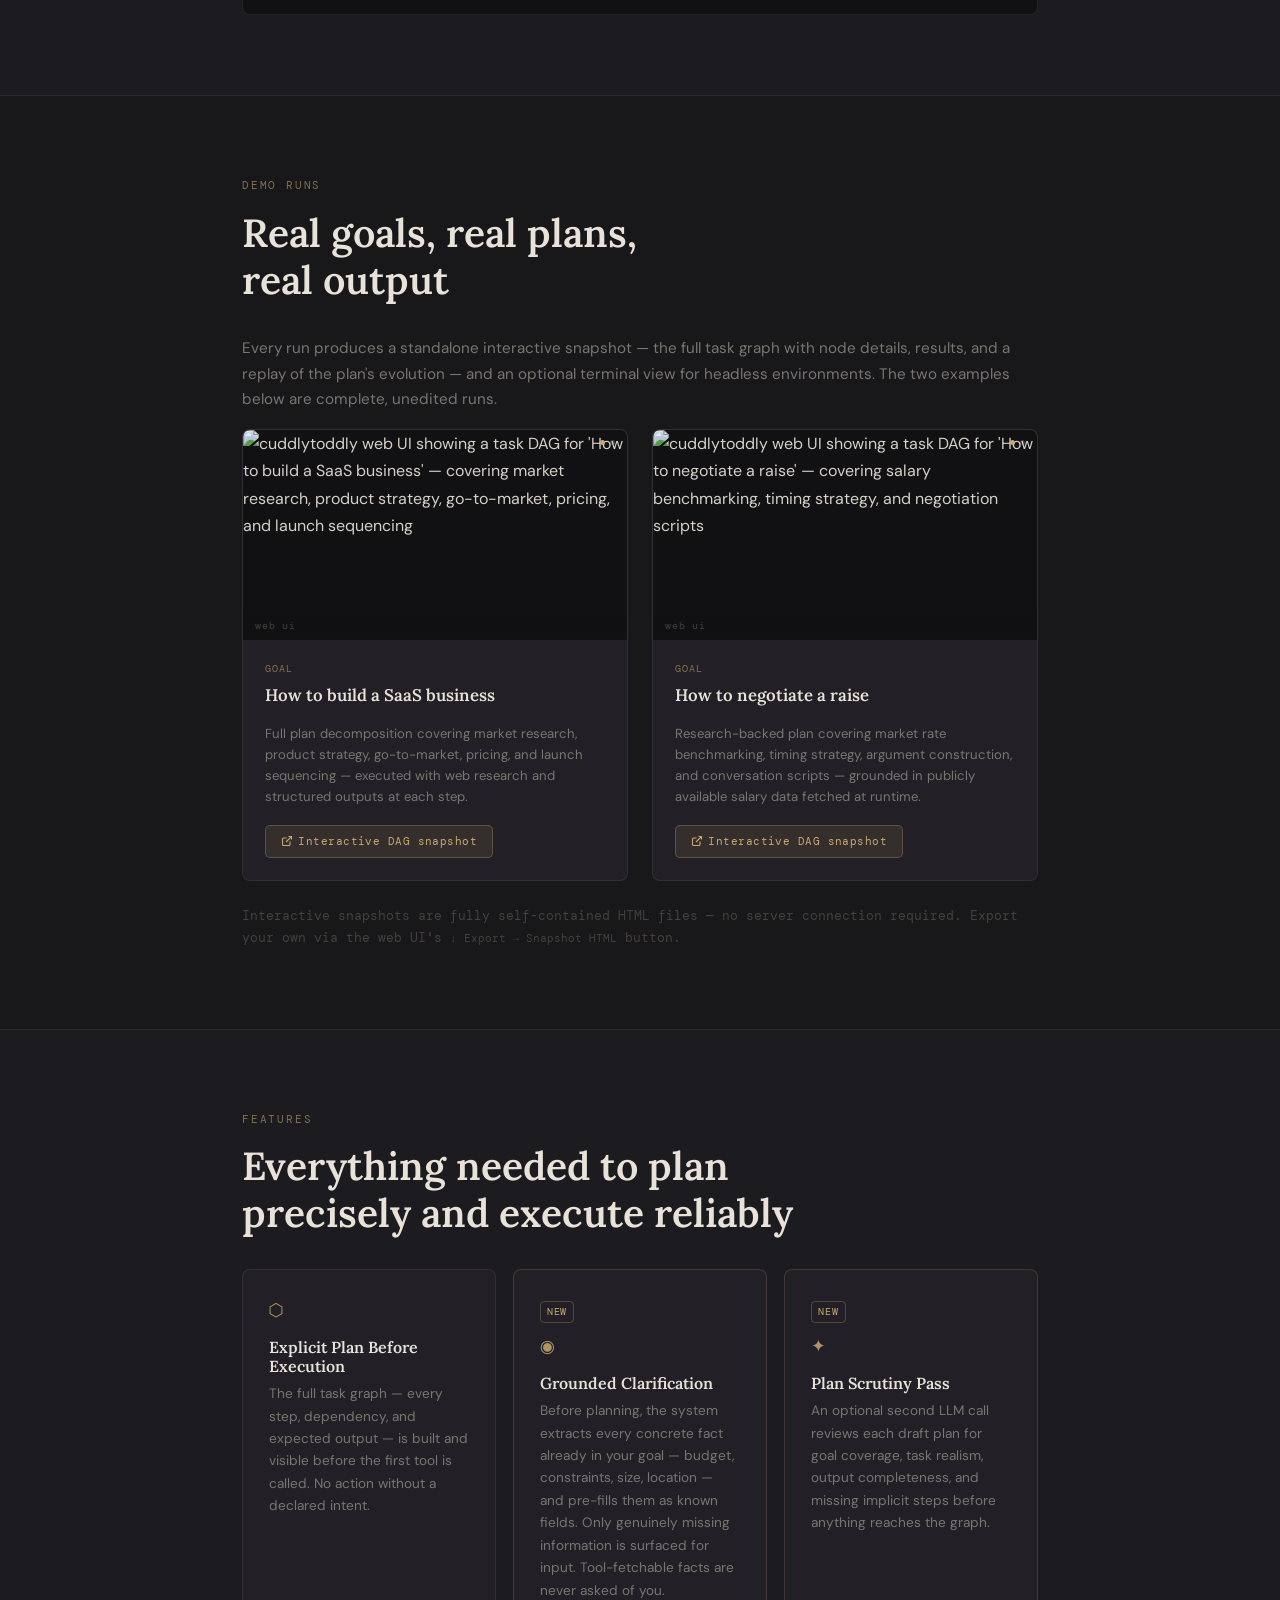
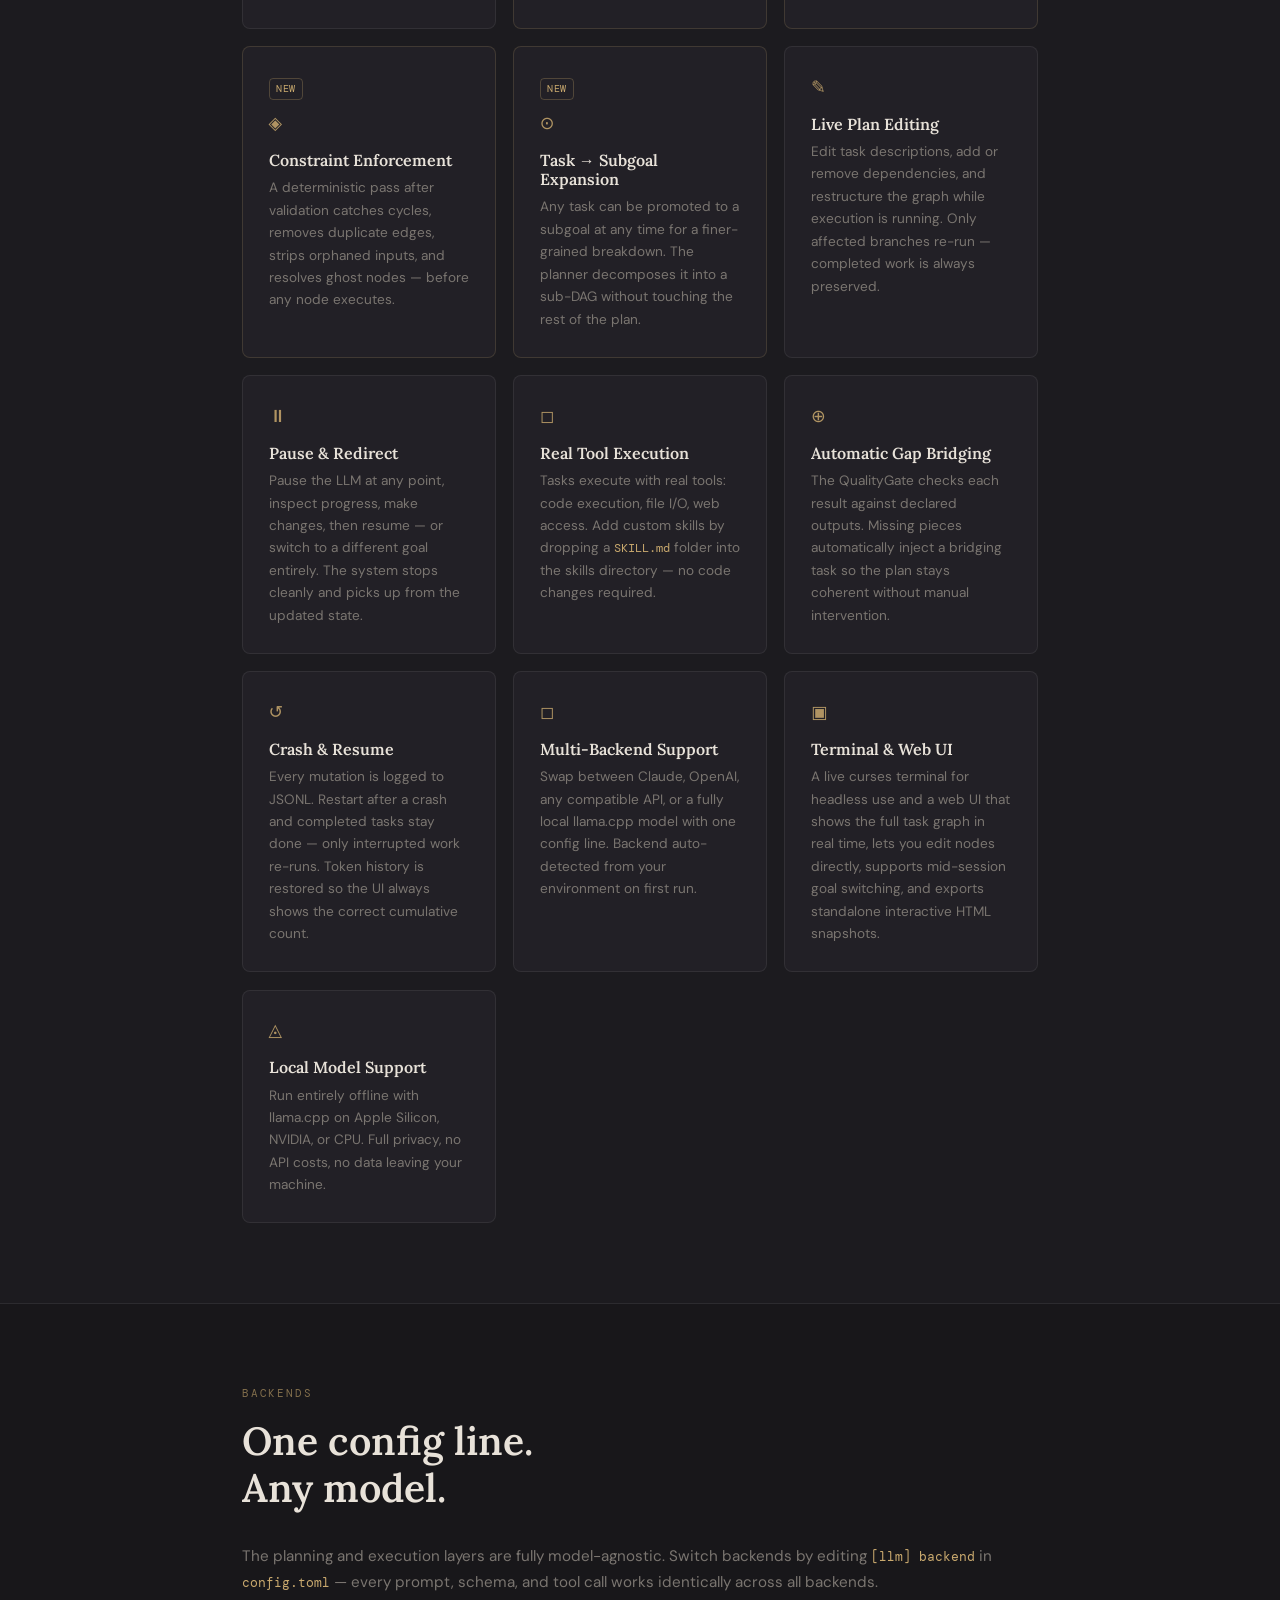
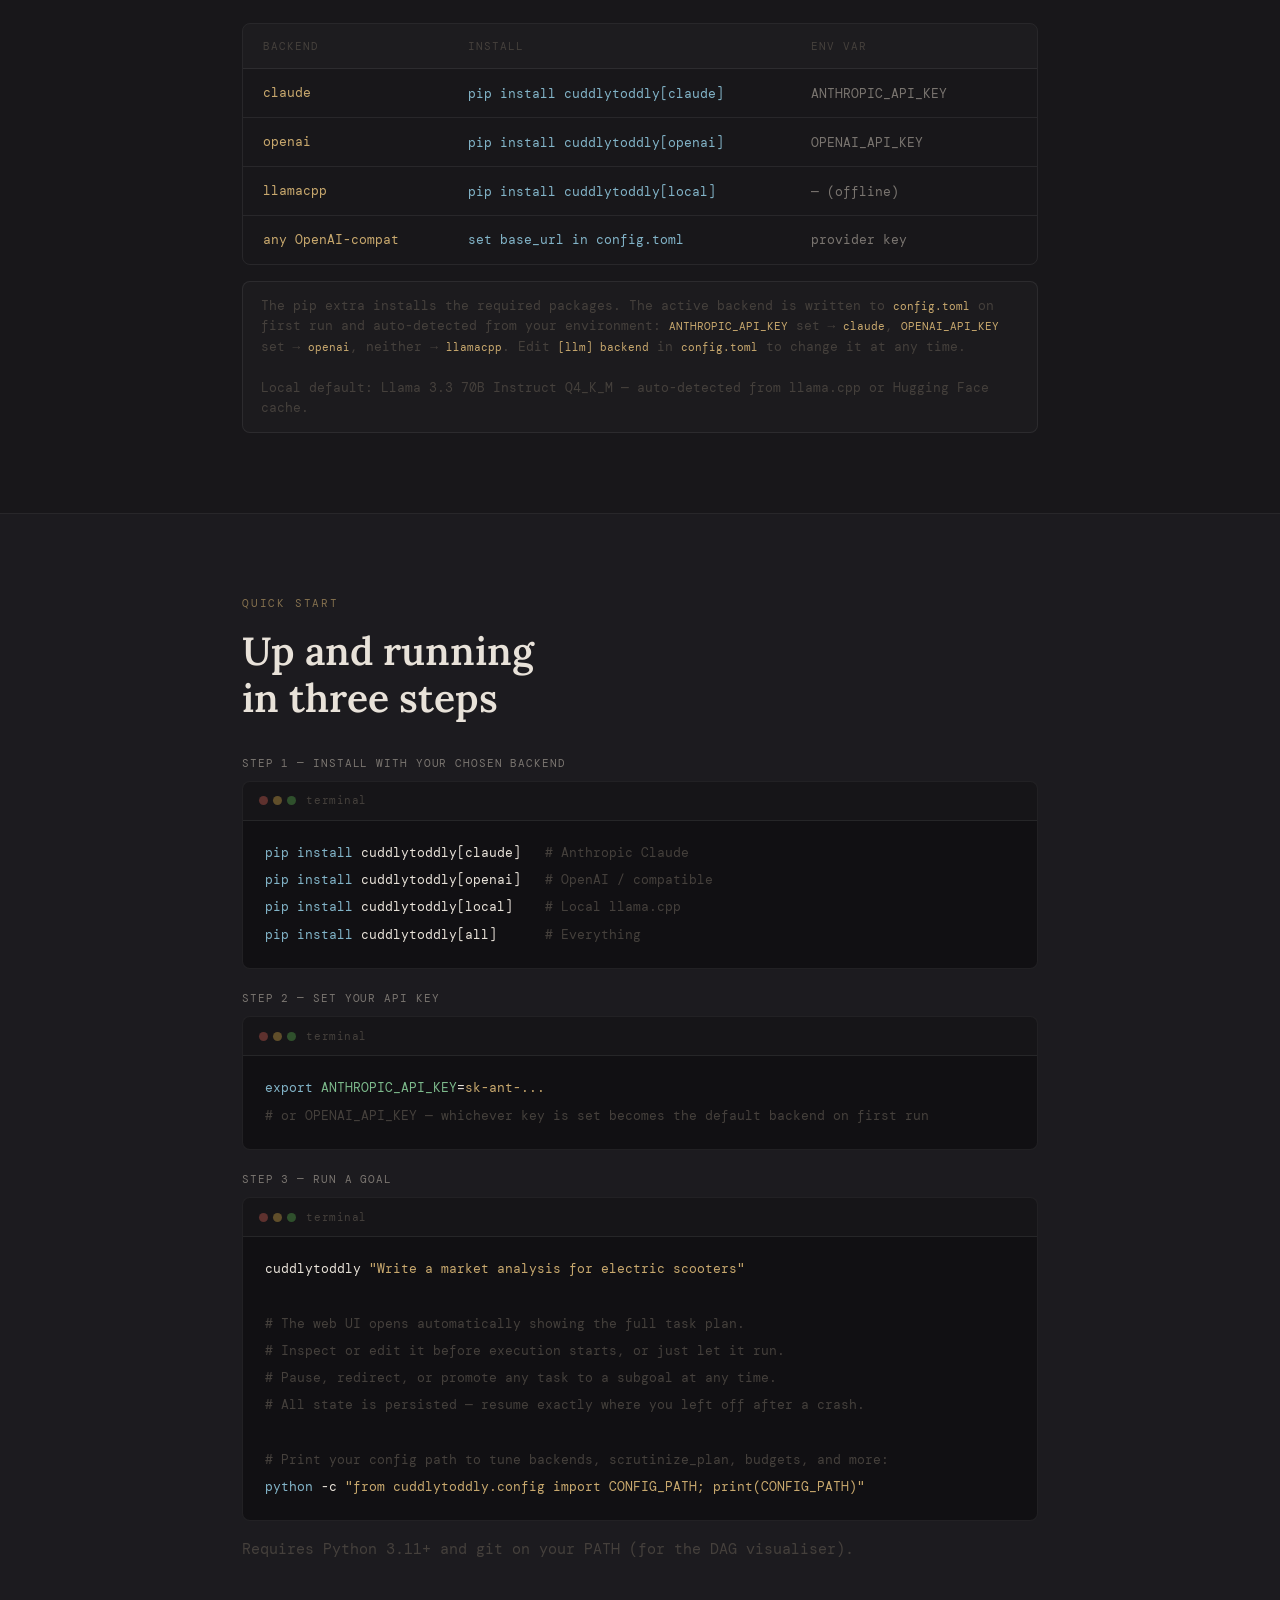
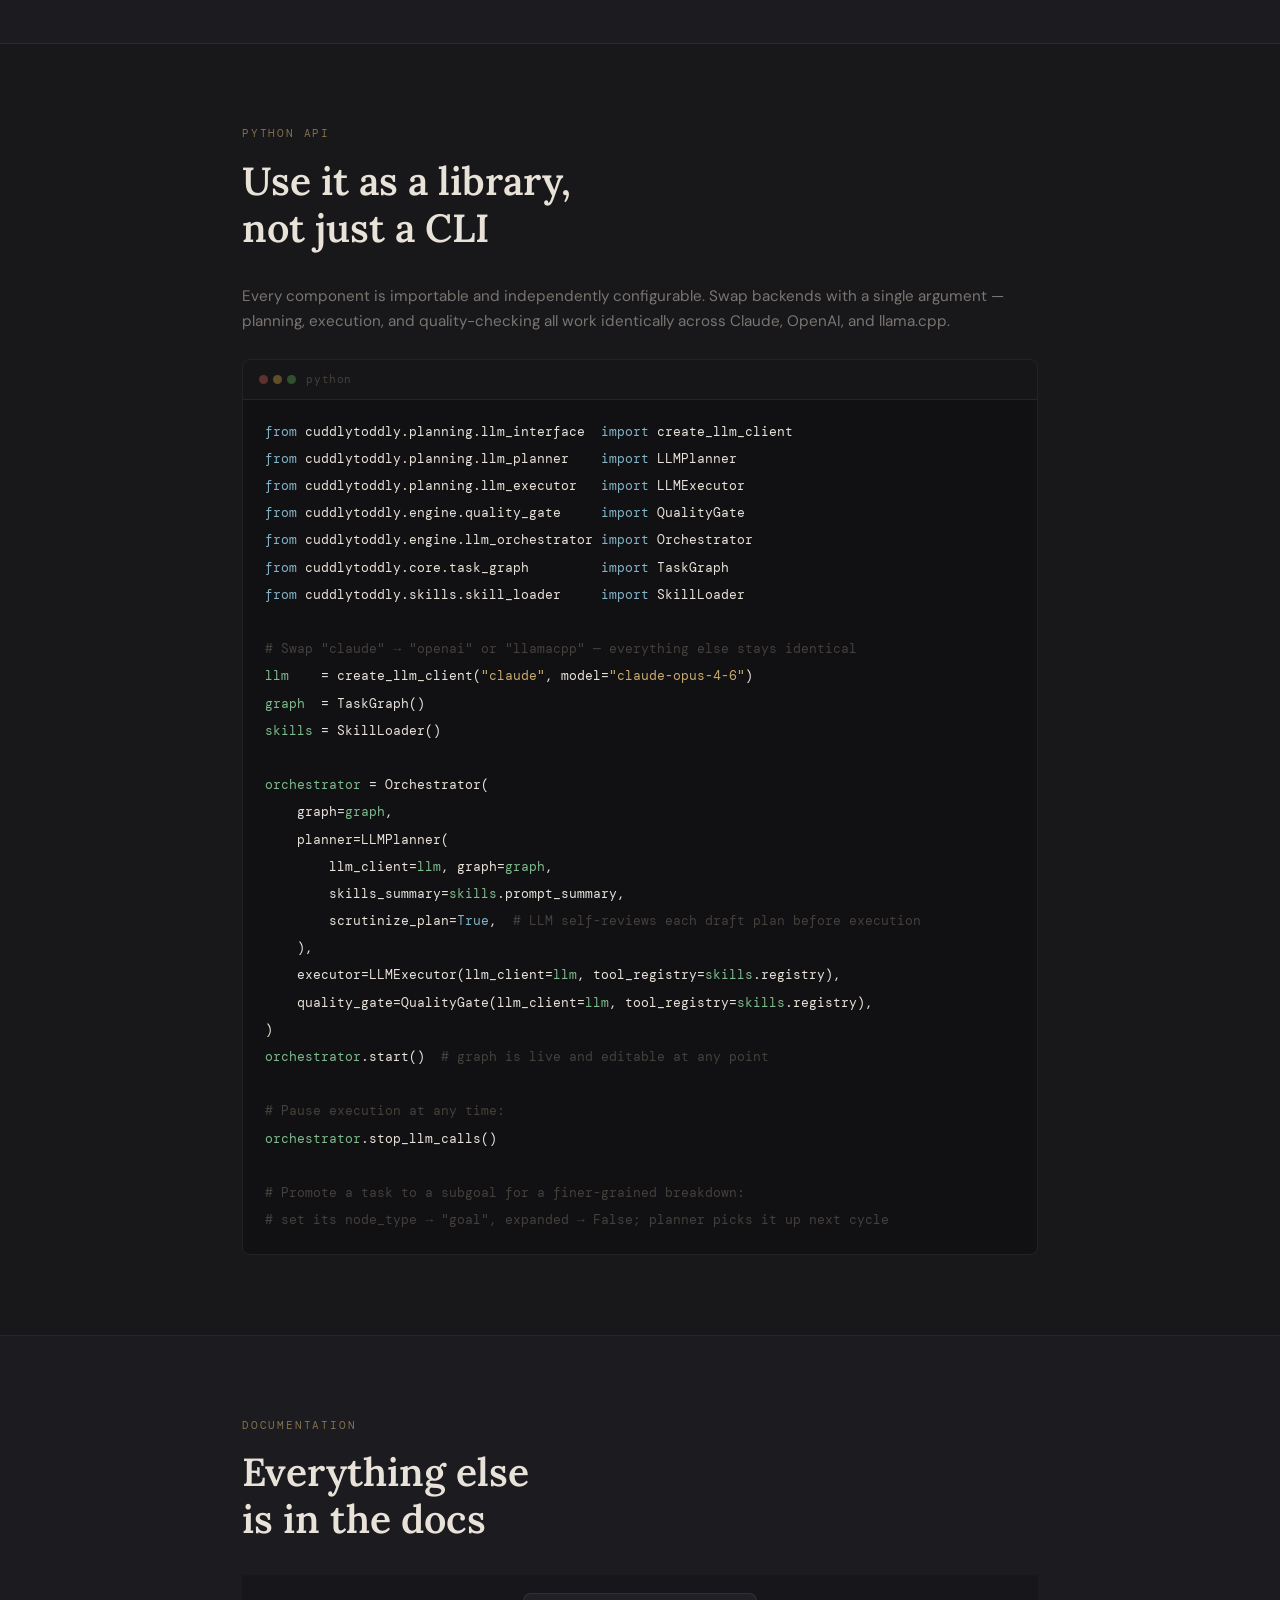
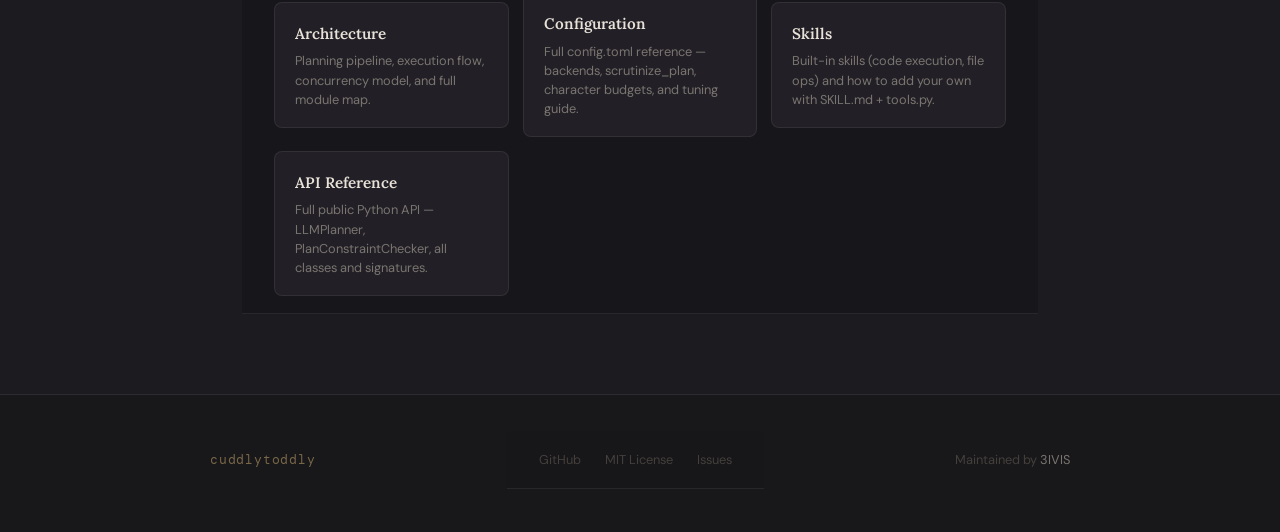
==== commit cf3166d9: "Change em color and update border color style" ====
--- a/index.html
+++ b/index.html
@@ -120,7 +120,7 @@
 a { color: var(--amber); text-decoration: none; transition: opacity .18s; }
 a:hover { opacity: .72; }
 h1,h2,h3,h4 { font-family: var(--serif); font-weight: 600; line-height: 1.2; }
-em { font-style: italic; color: var(--amber); }
+em { font-style: italic; color: #e8dbc0; }
 strong { color: var(--text); font-weight: 500; }
 p { color: var(--muted); }
 code { font-family: var(--mono); font-size: .85em; color: var(--amber); }
@@ -192,7 +192,7 @@
   font-size: 1rem;
   font-style: italic;
   color: #e8d4a0;
-  border-left: 2px solid rgba(201,169,110,0.28);
+  border-left: 2px solid rgba(232, 219, 192, 0.32);
   padding-left: .85rem;
   margin-bottom: 1.4rem;
   line-height: 1.55;
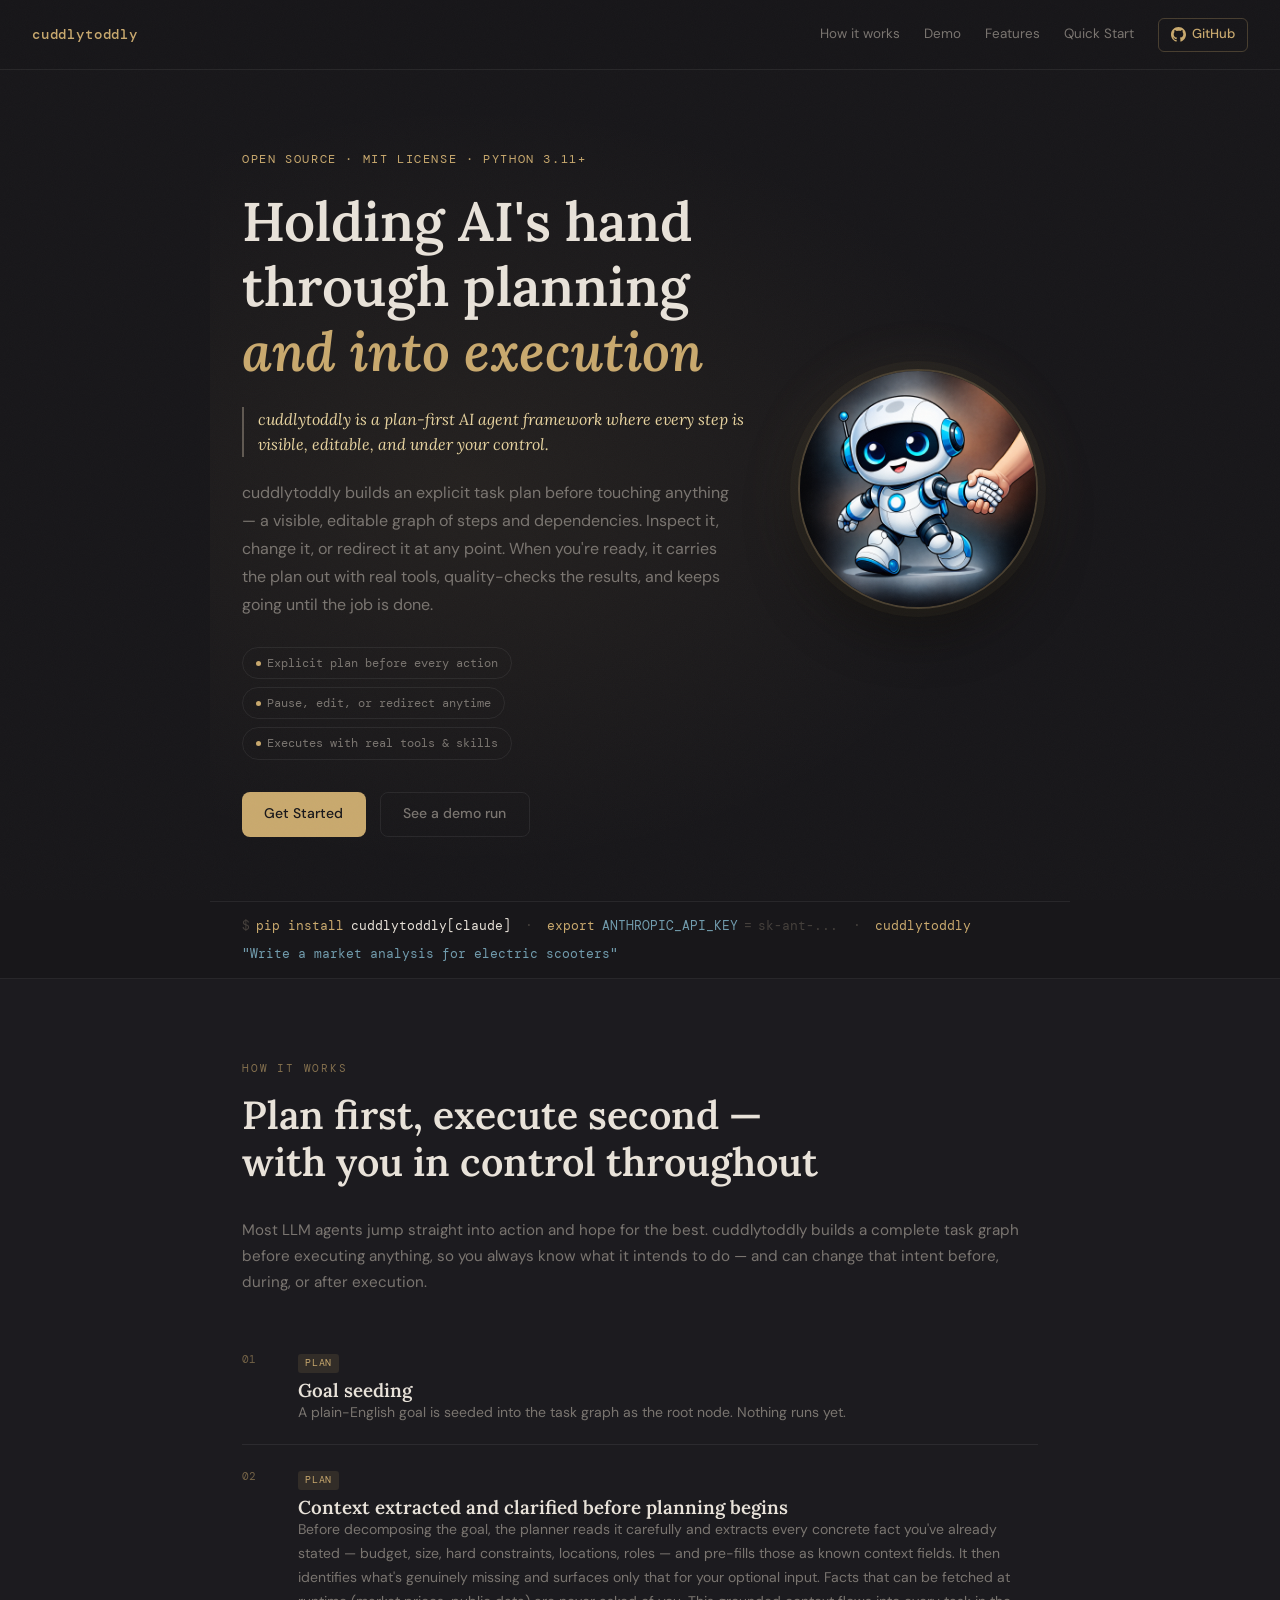
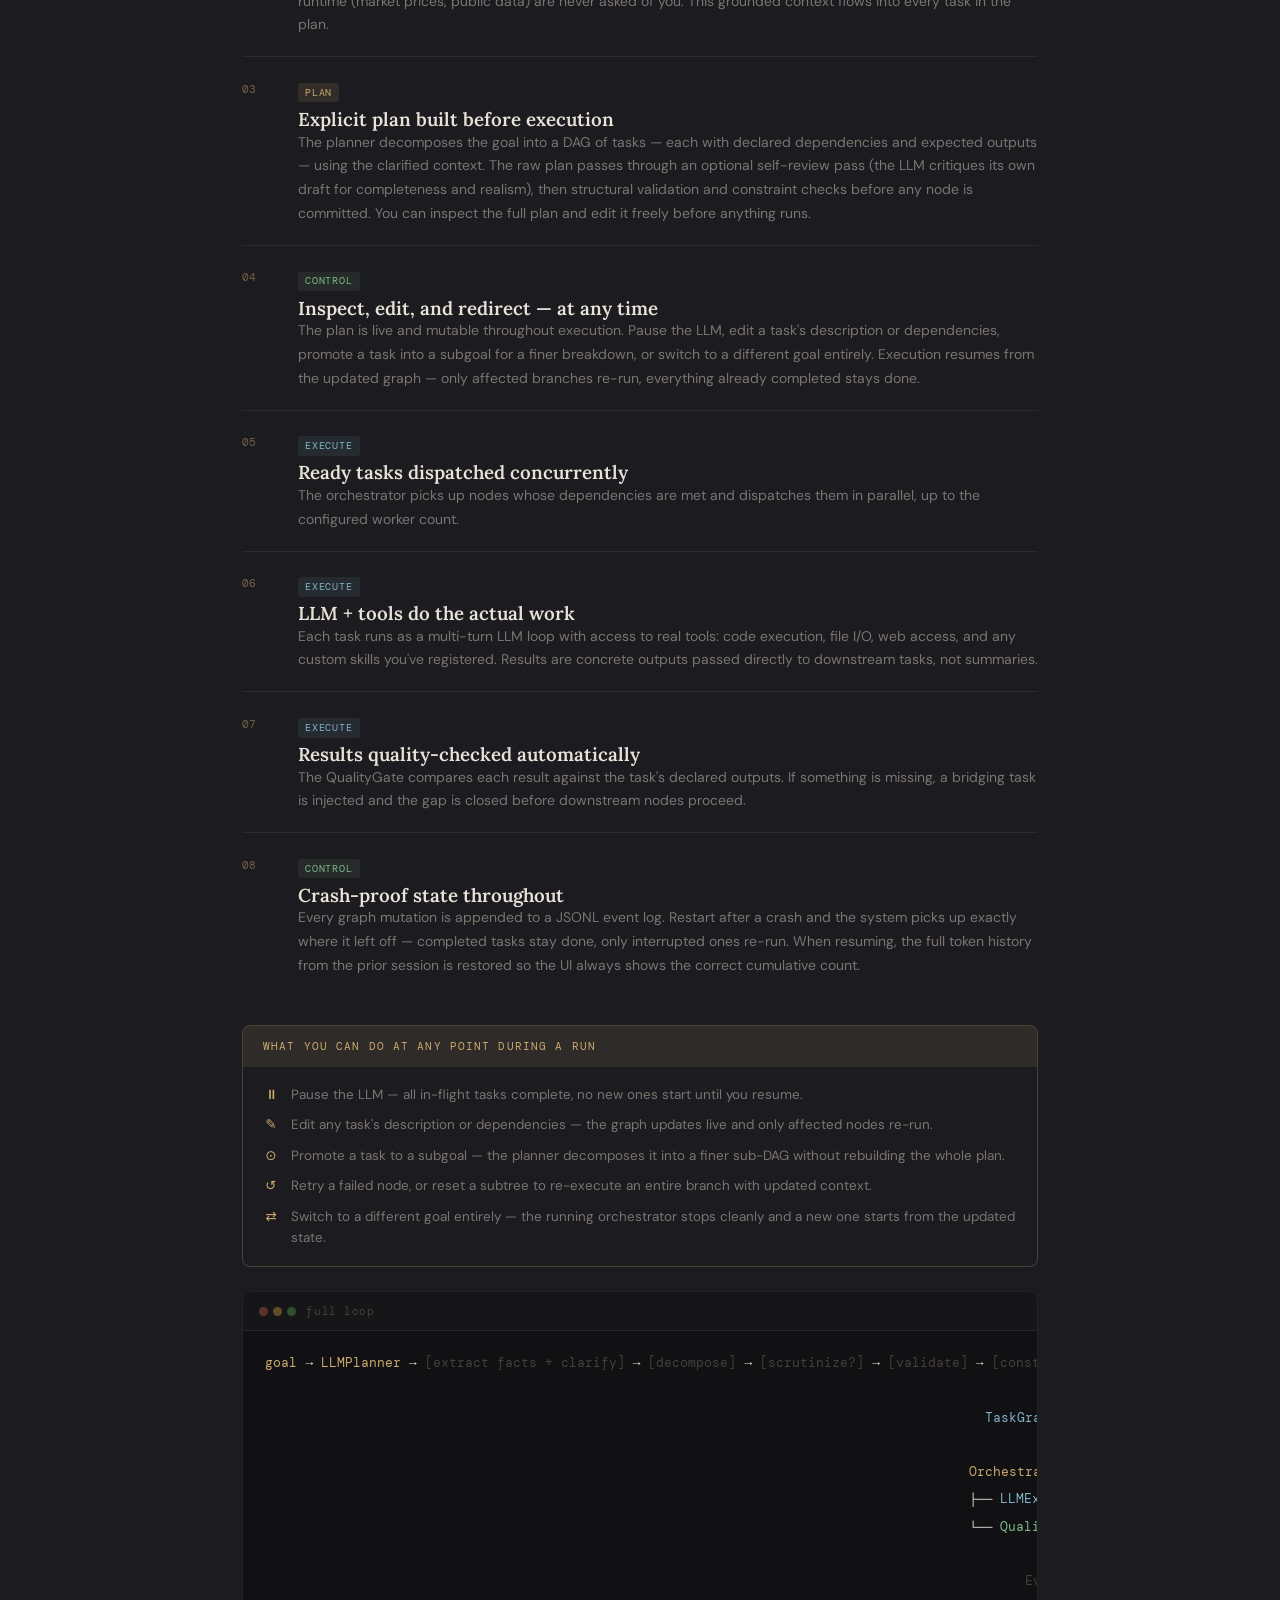
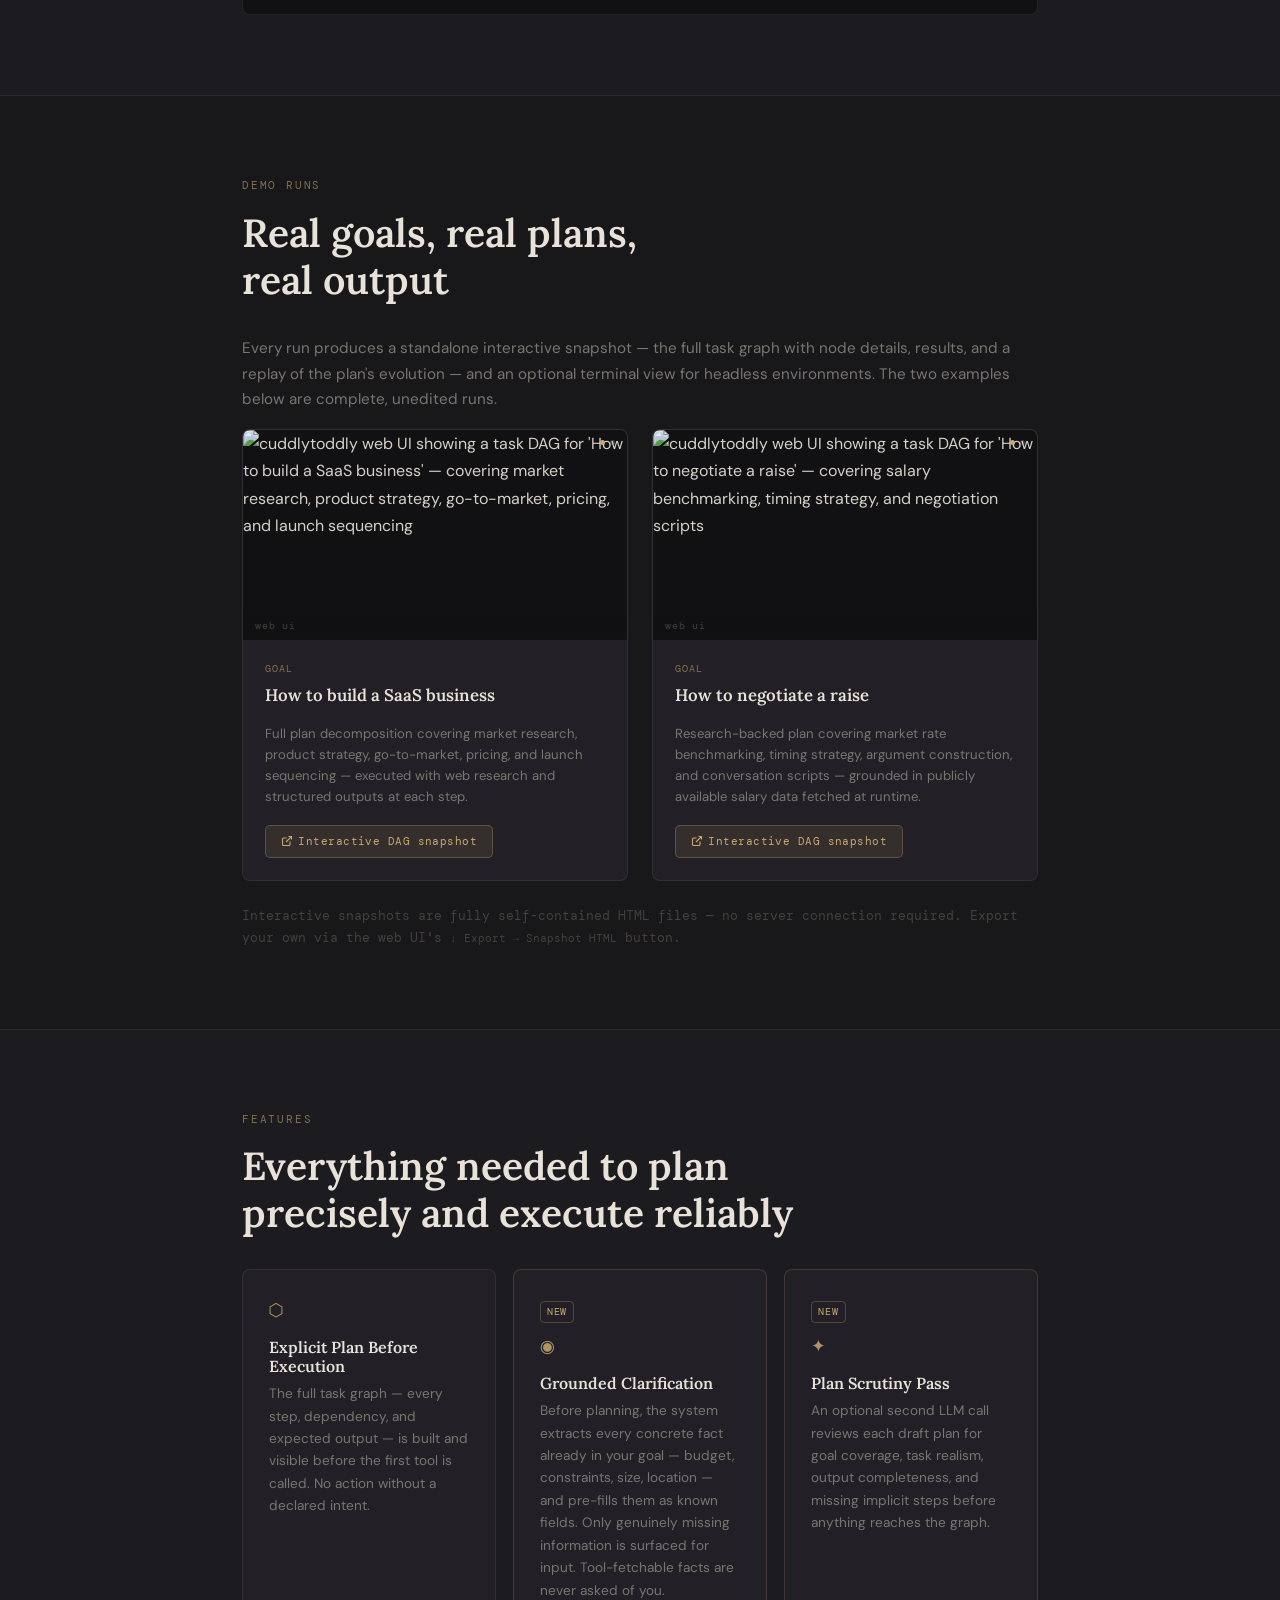
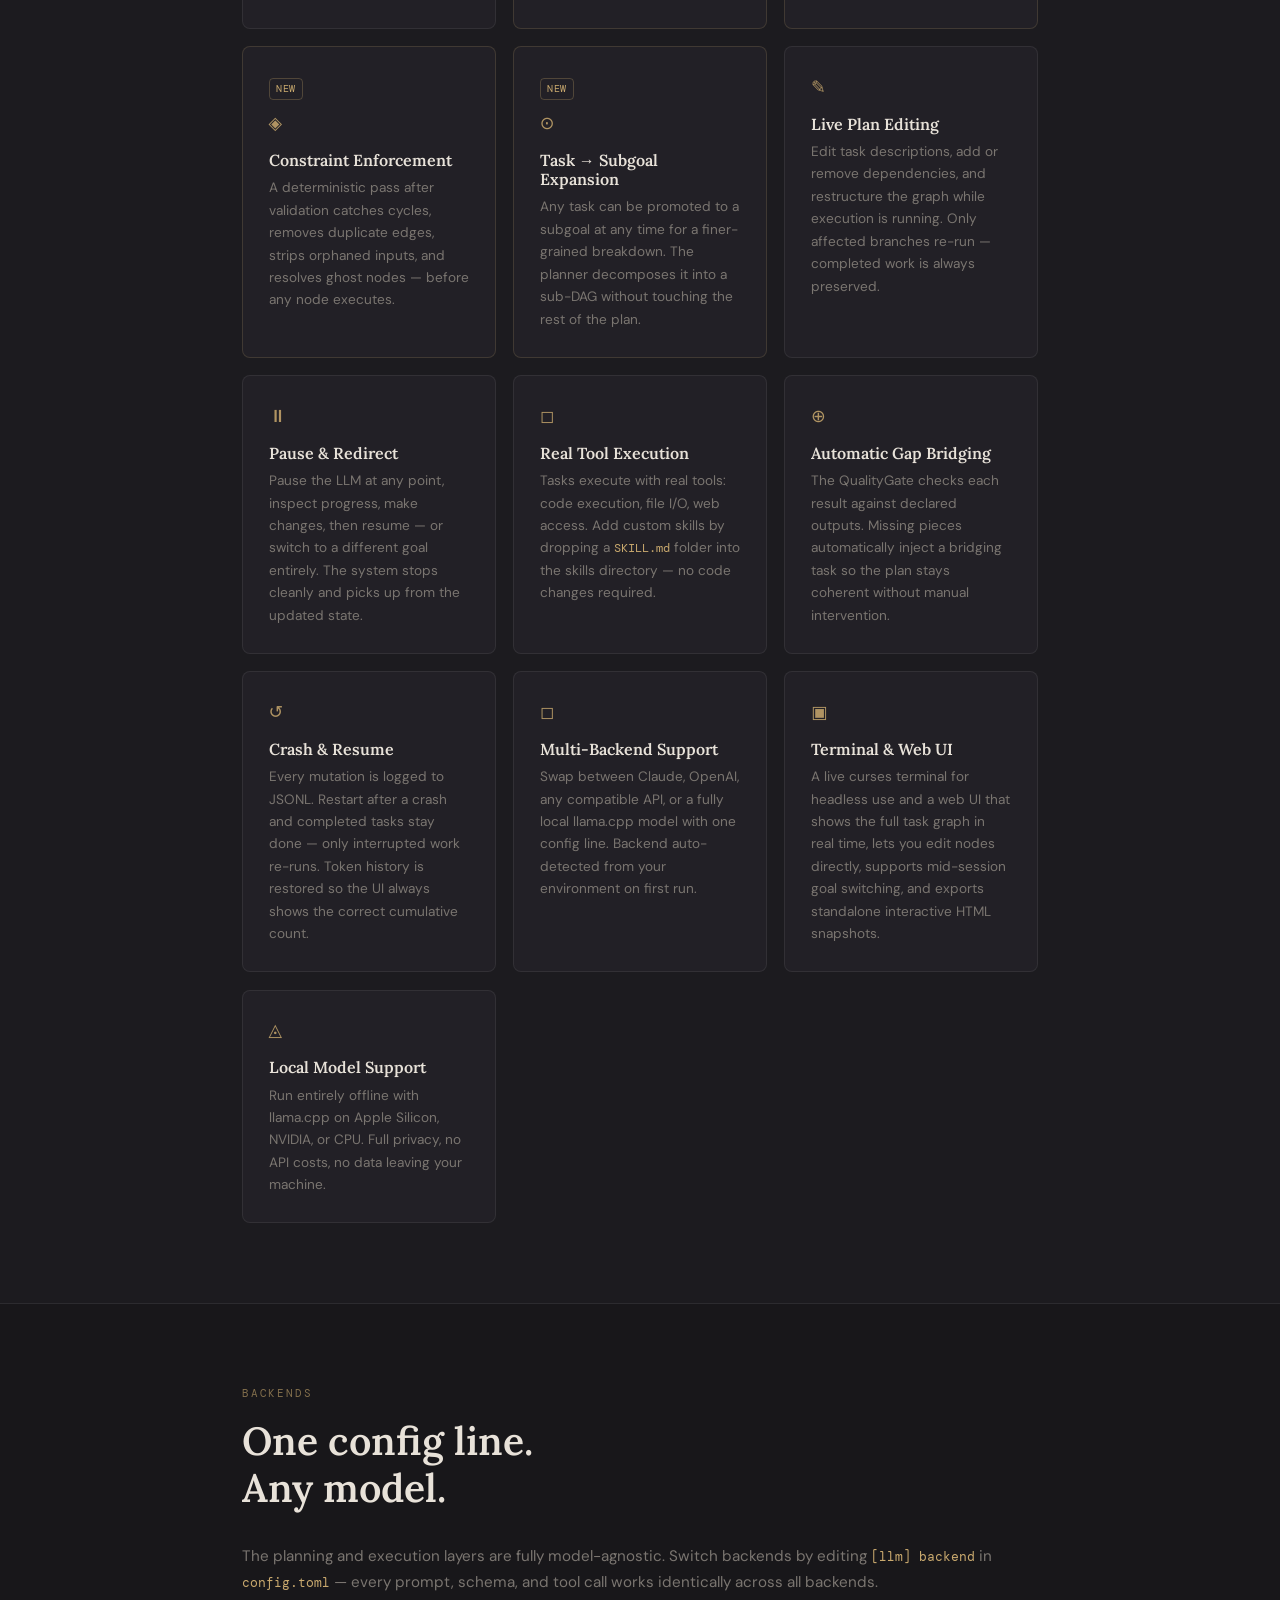
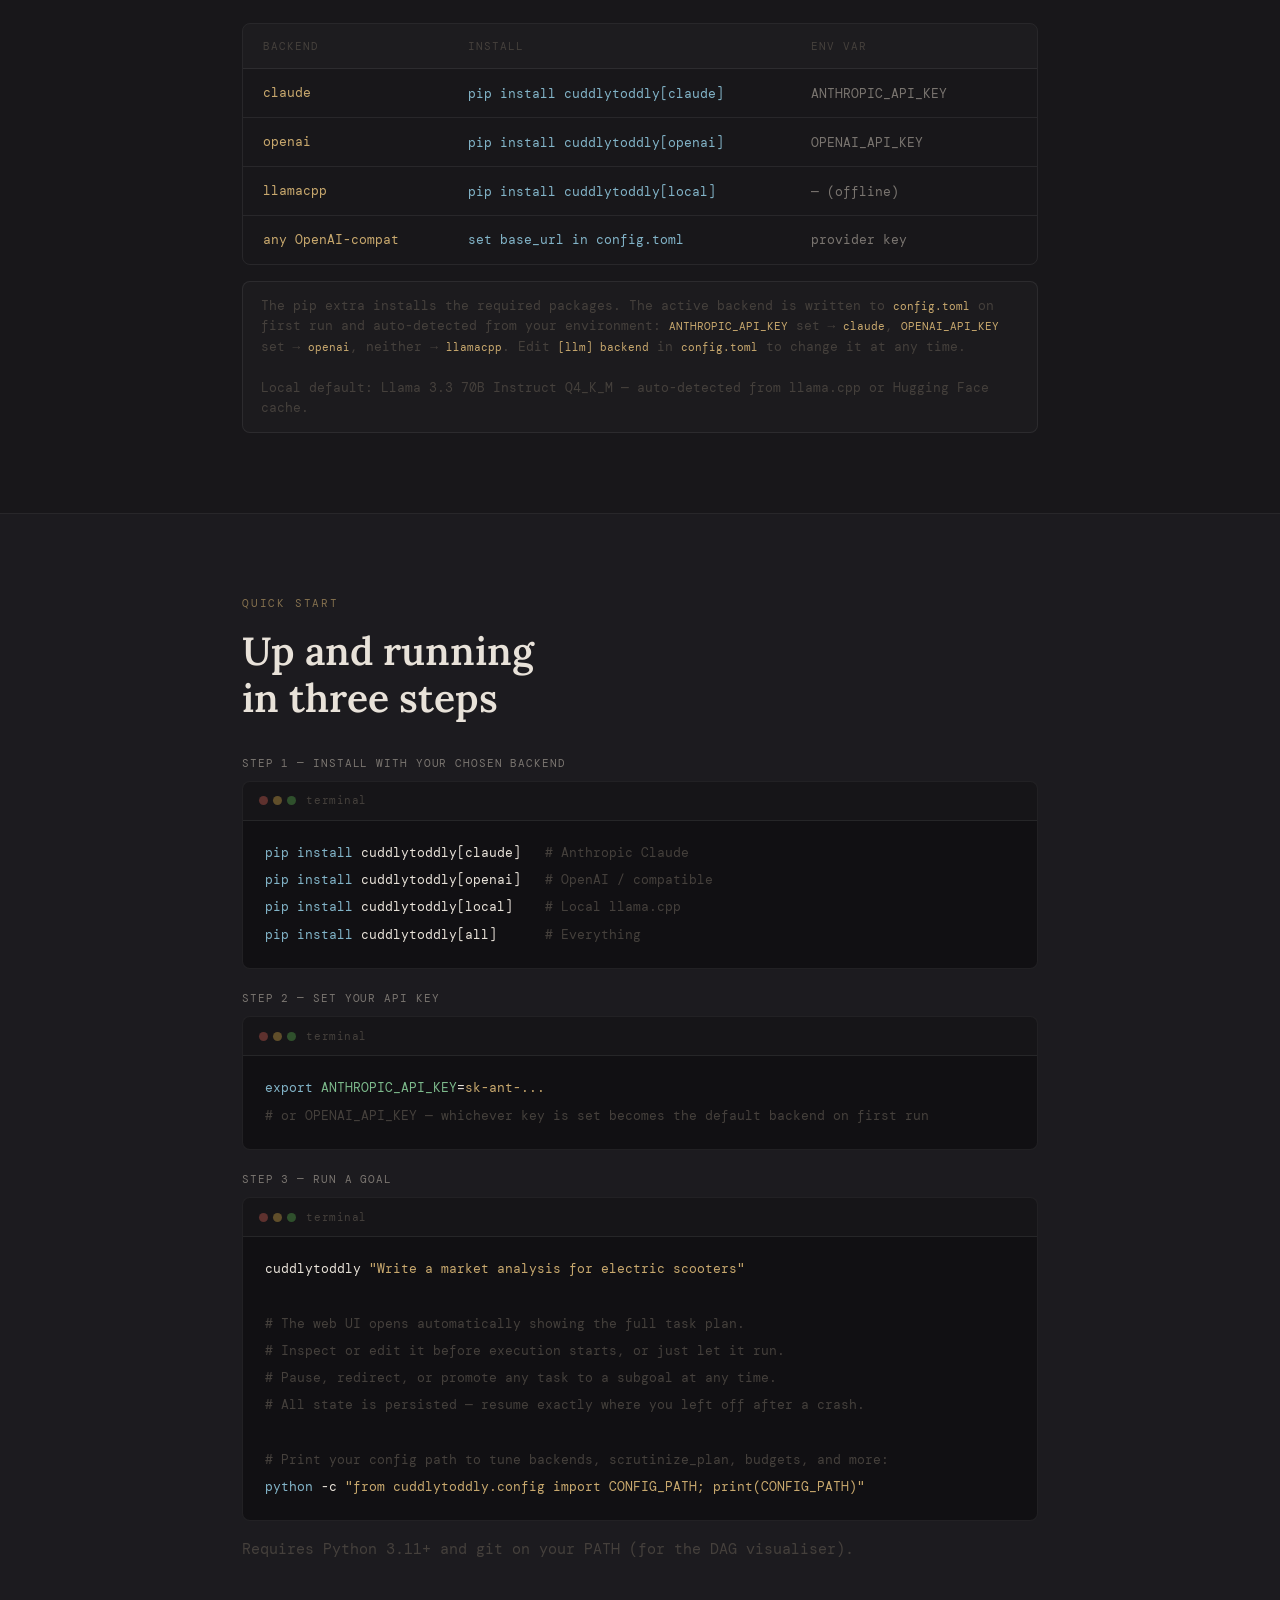
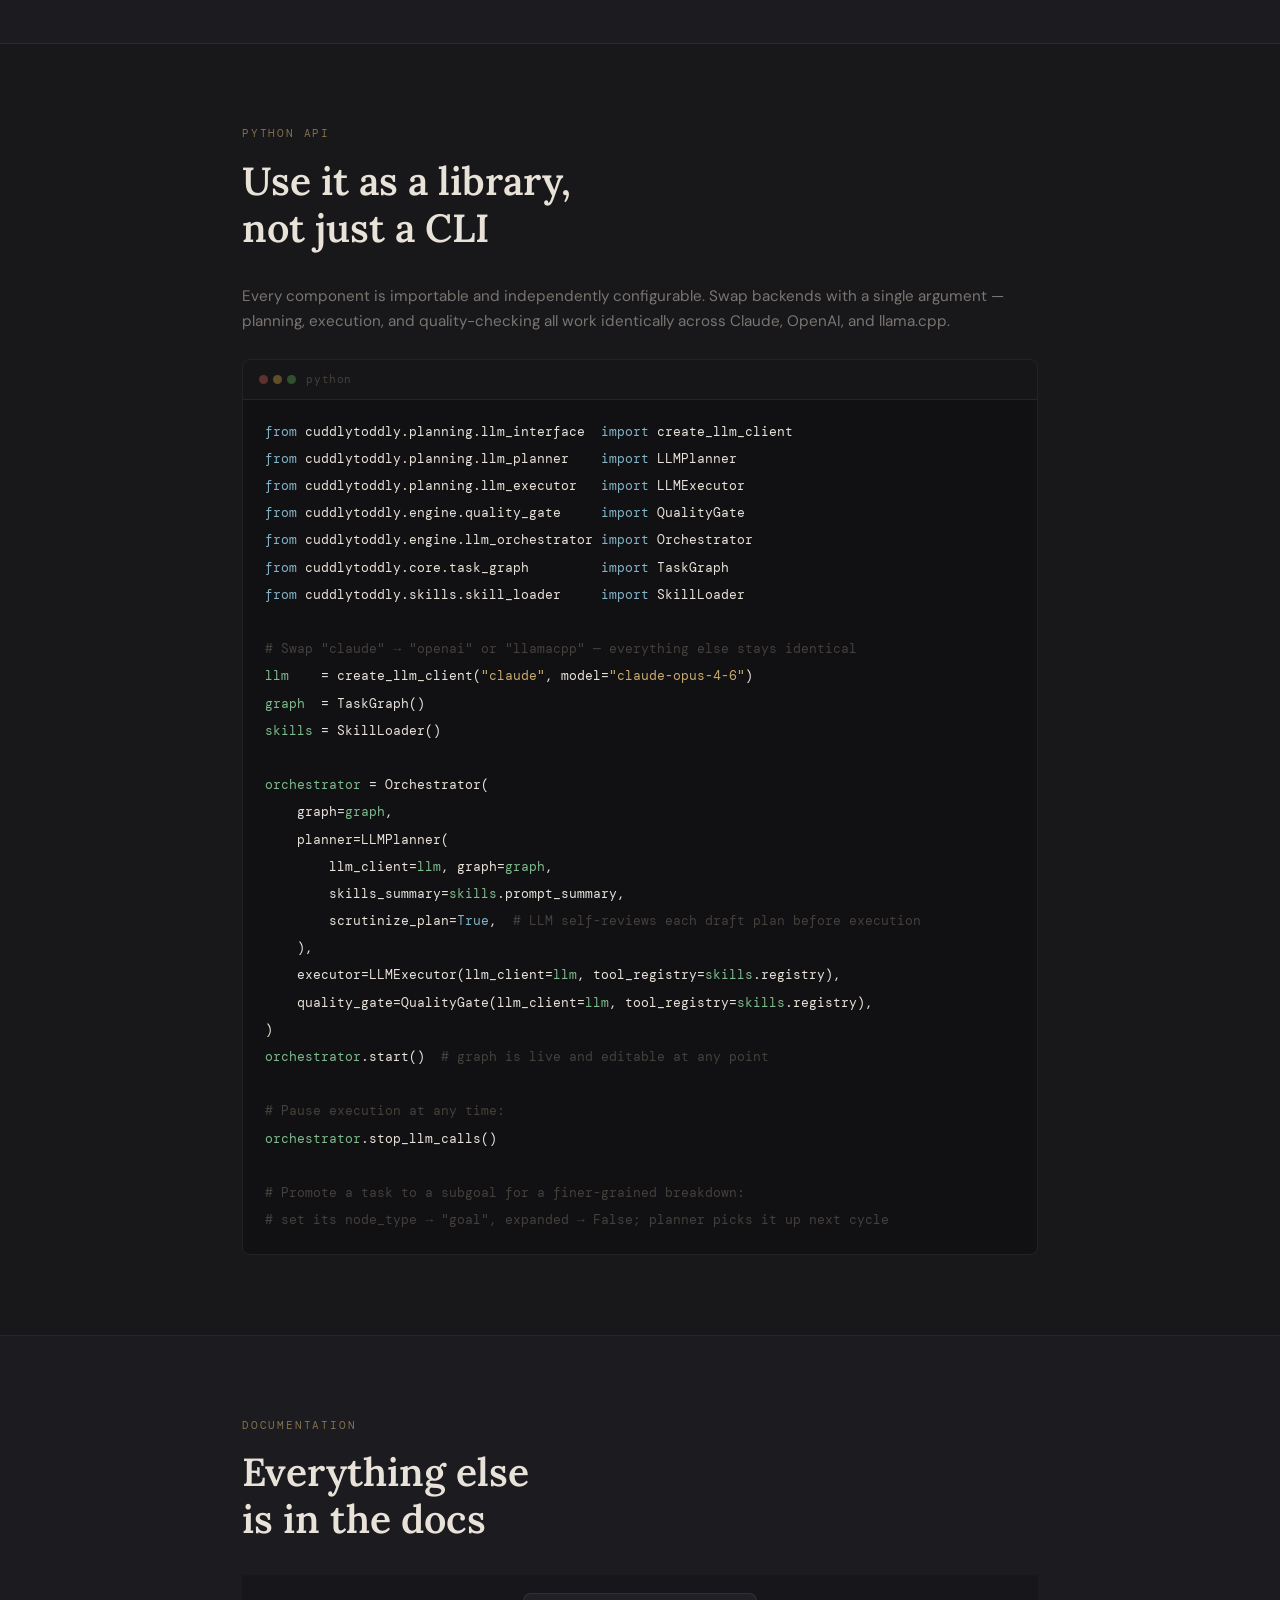
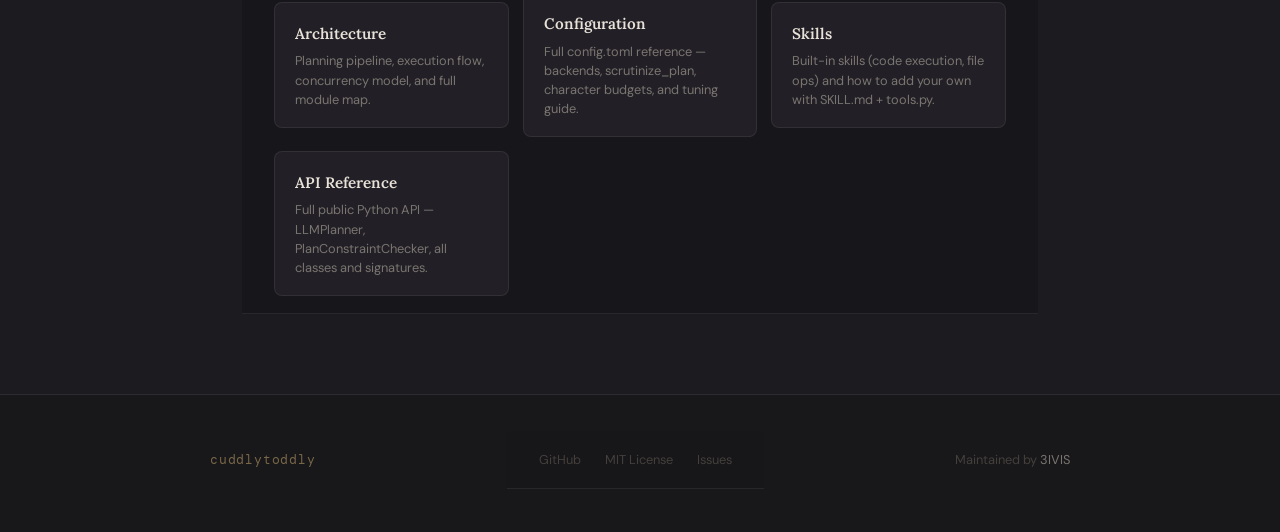
==== commit 554be808: "Change em color to use CSS variable for amber" ====
--- a/index.html
+++ b/index.html
@@ -120,7 +120,7 @@
 a { color: var(--amber); text-decoration: none; transition: opacity .18s; }
 a:hover { opacity: .72; }
 h1,h2,h3,h4 { font-family: var(--serif); font-weight: 600; line-height: 1.2; }
-em { font-style: italic; color: #e8dbc0; }
+em { font-style: italic; color: var(--amber); }
 strong { color: var(--text); font-weight: 500; }
 p { color: var(--muted); }
 code { font-family: var(--mono); font-size: .85em; color: var(--amber); }
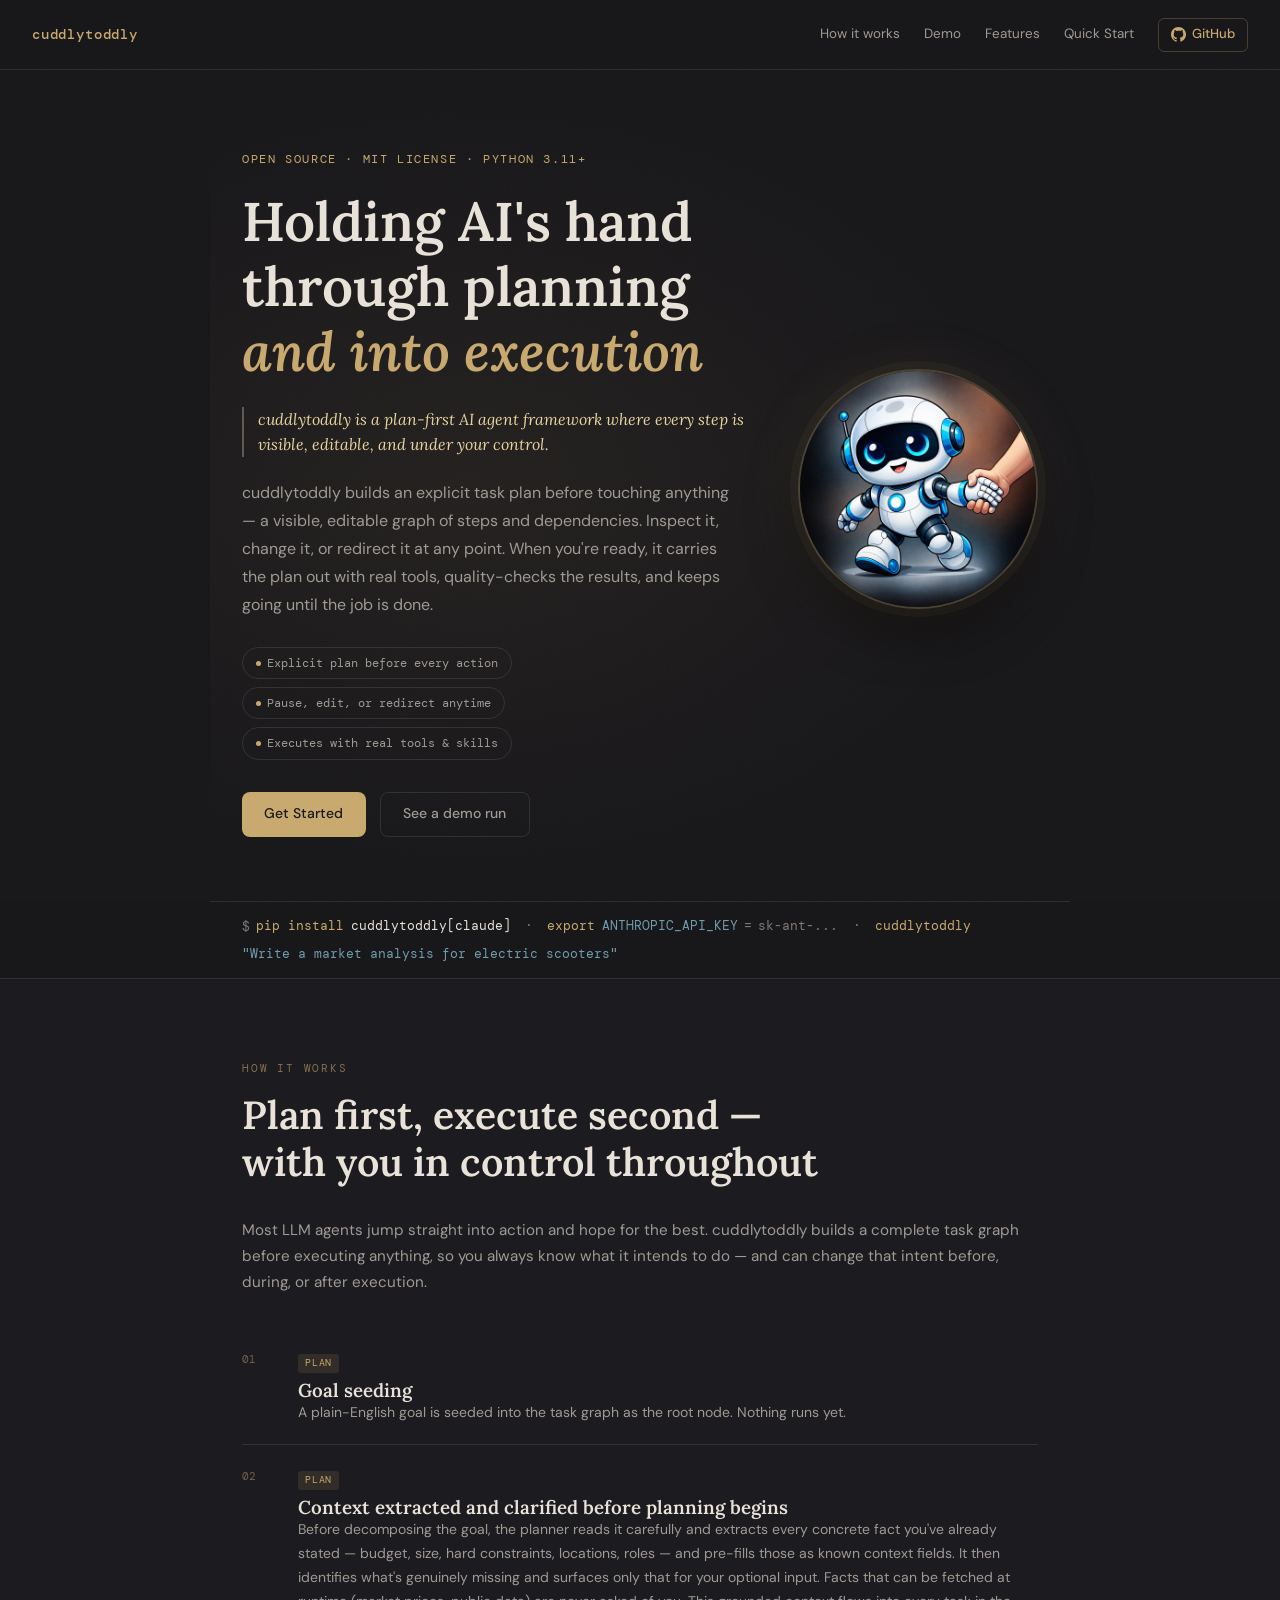
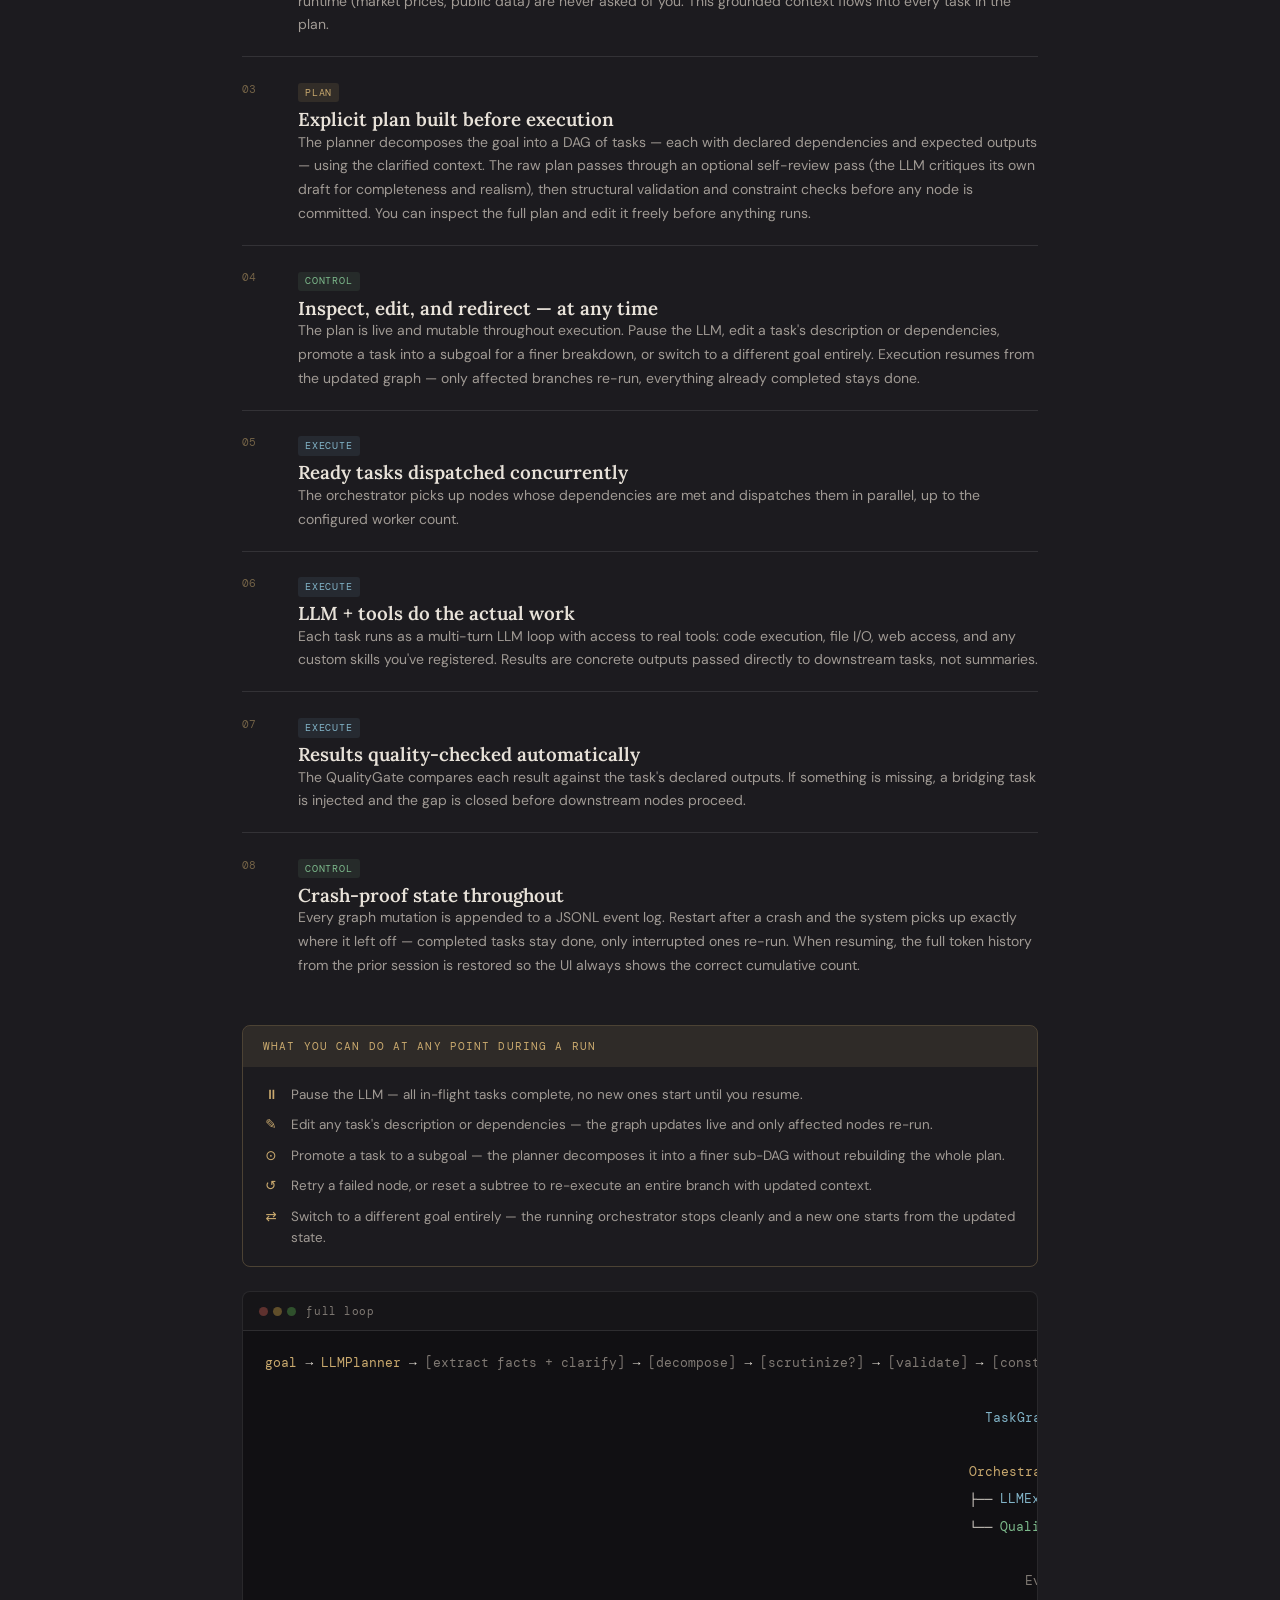
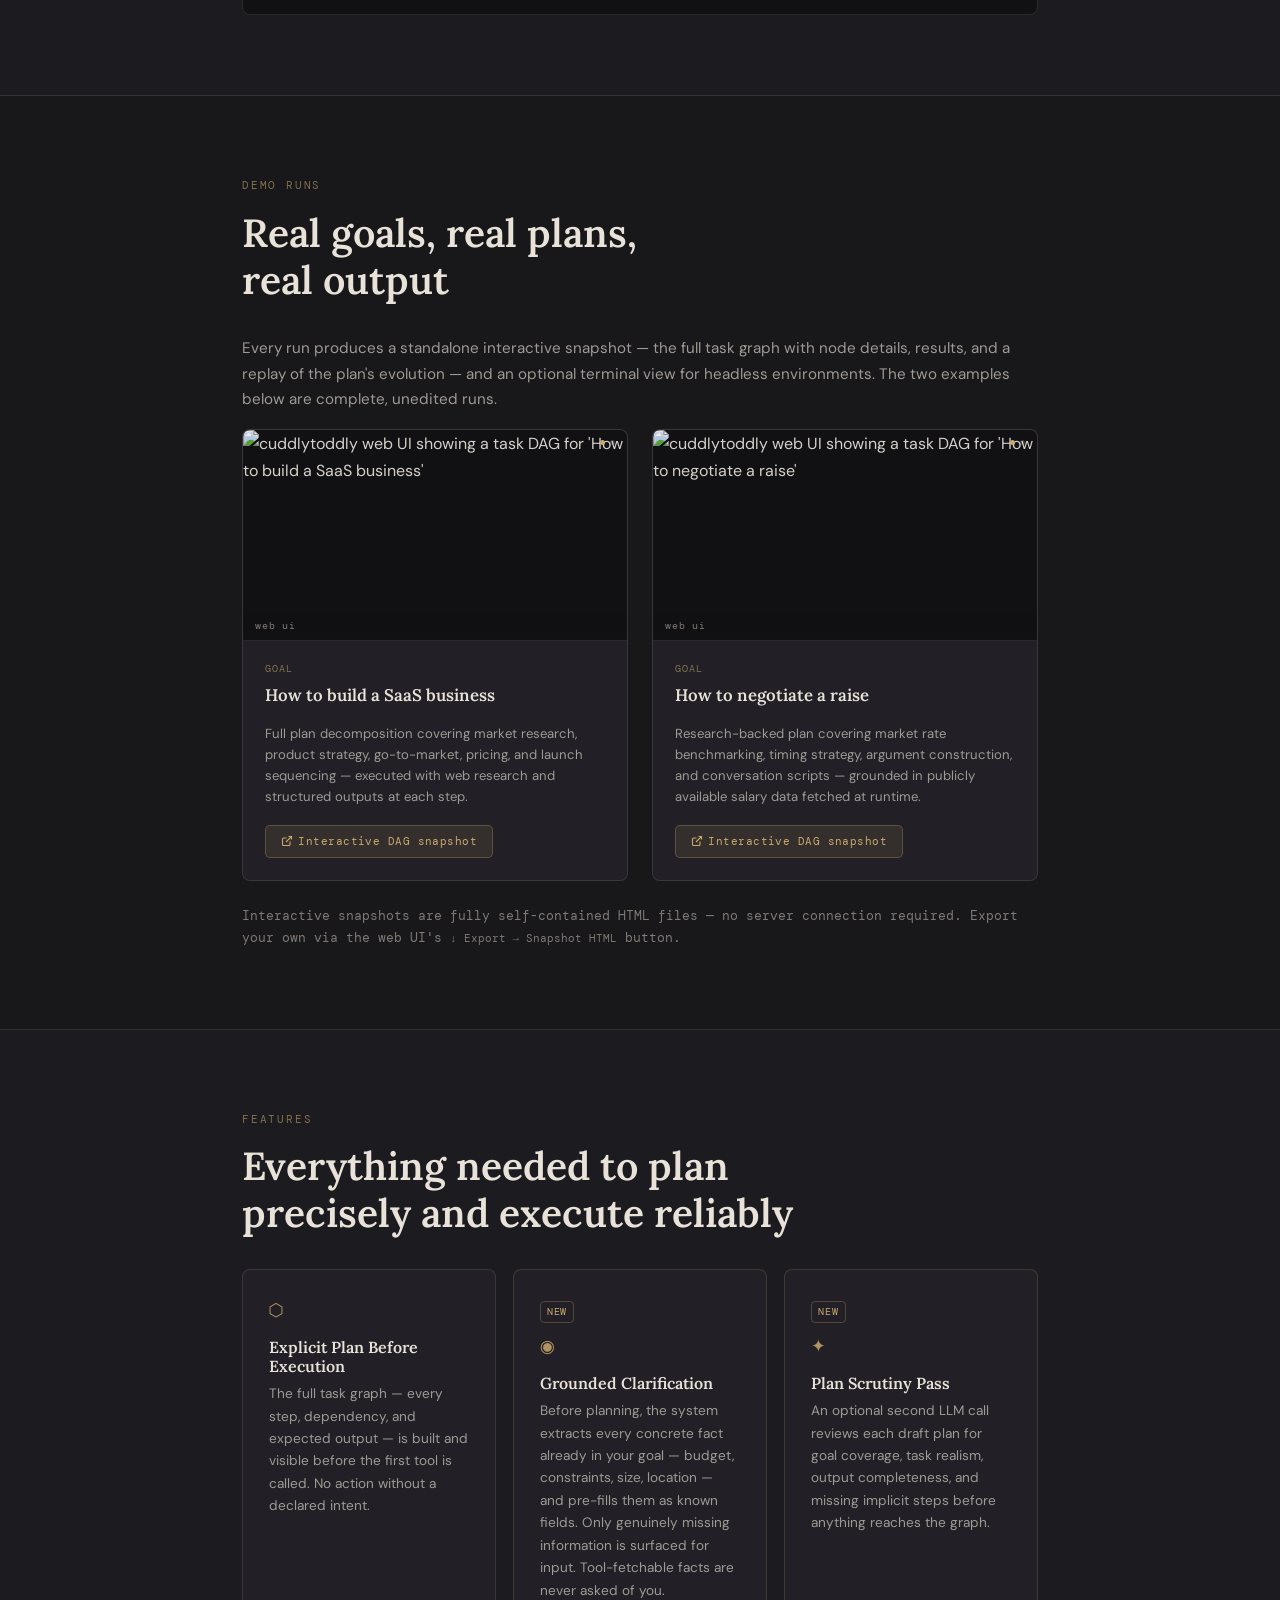
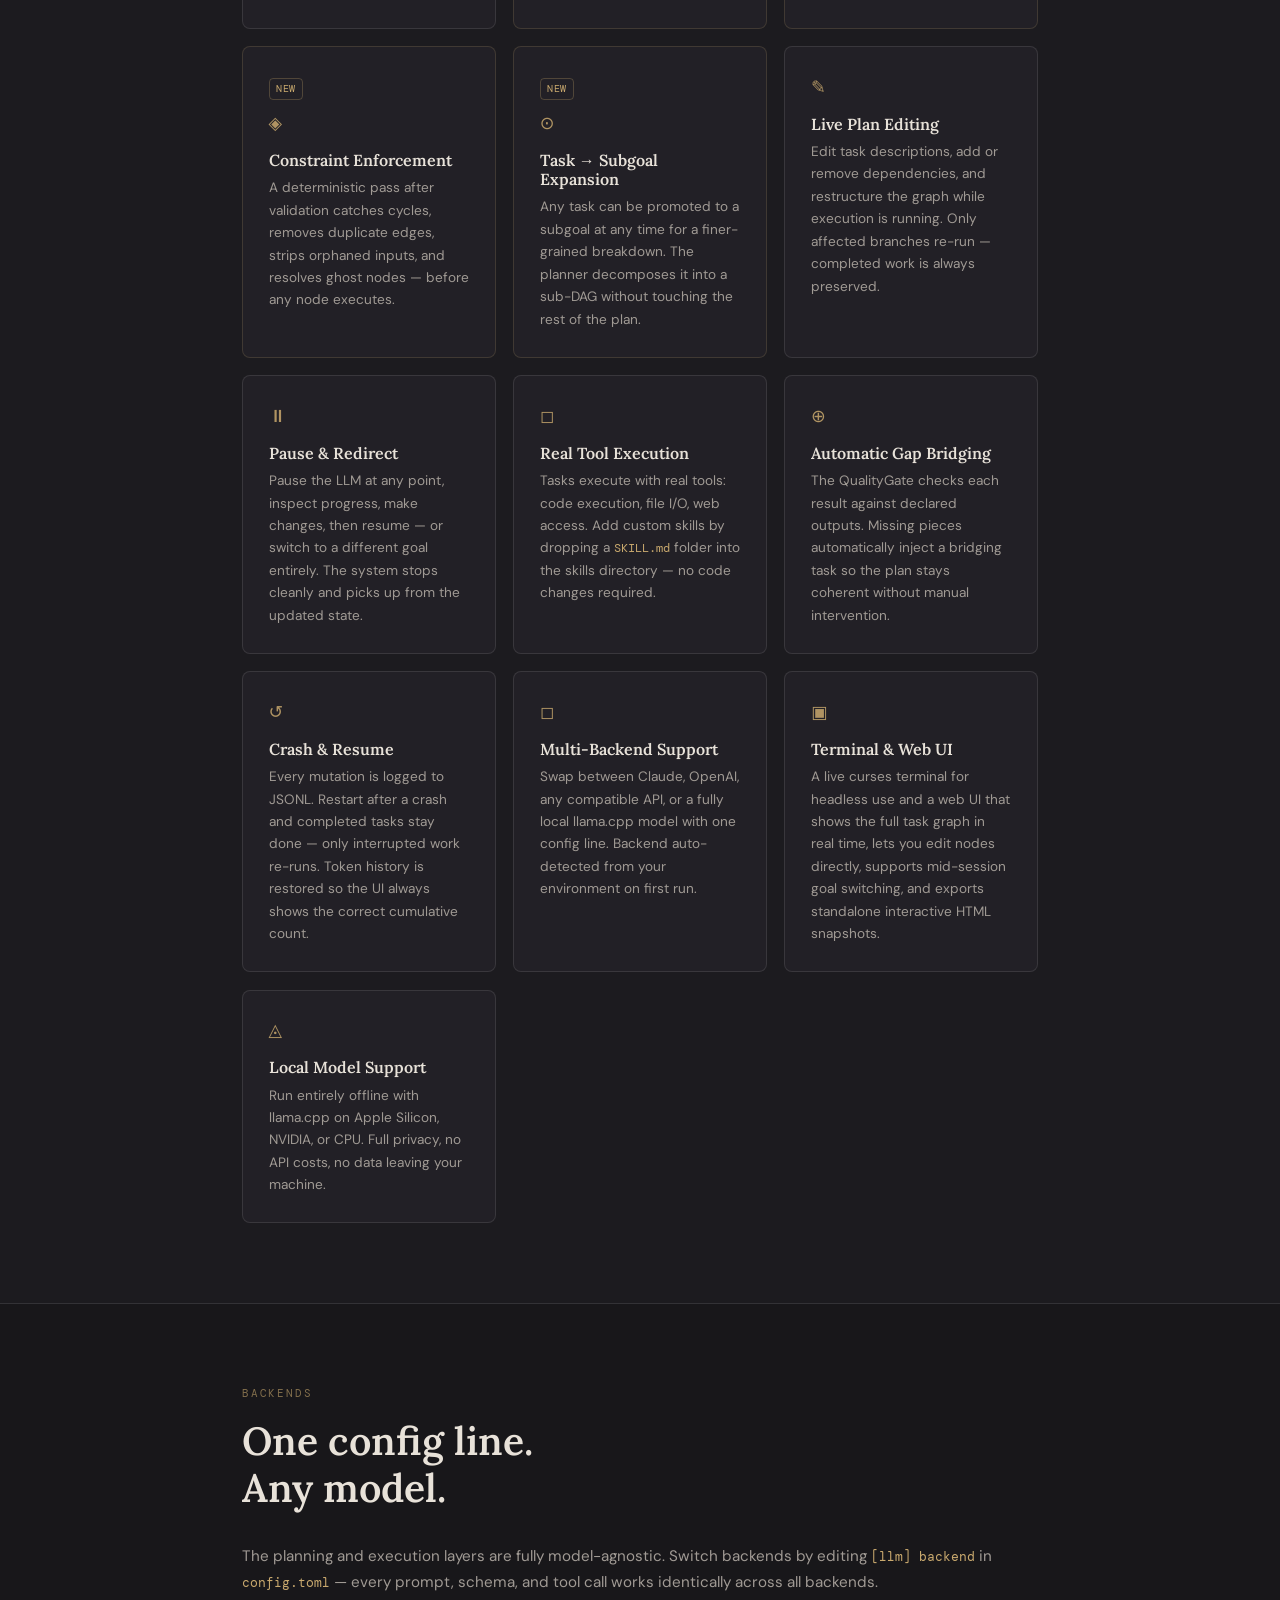
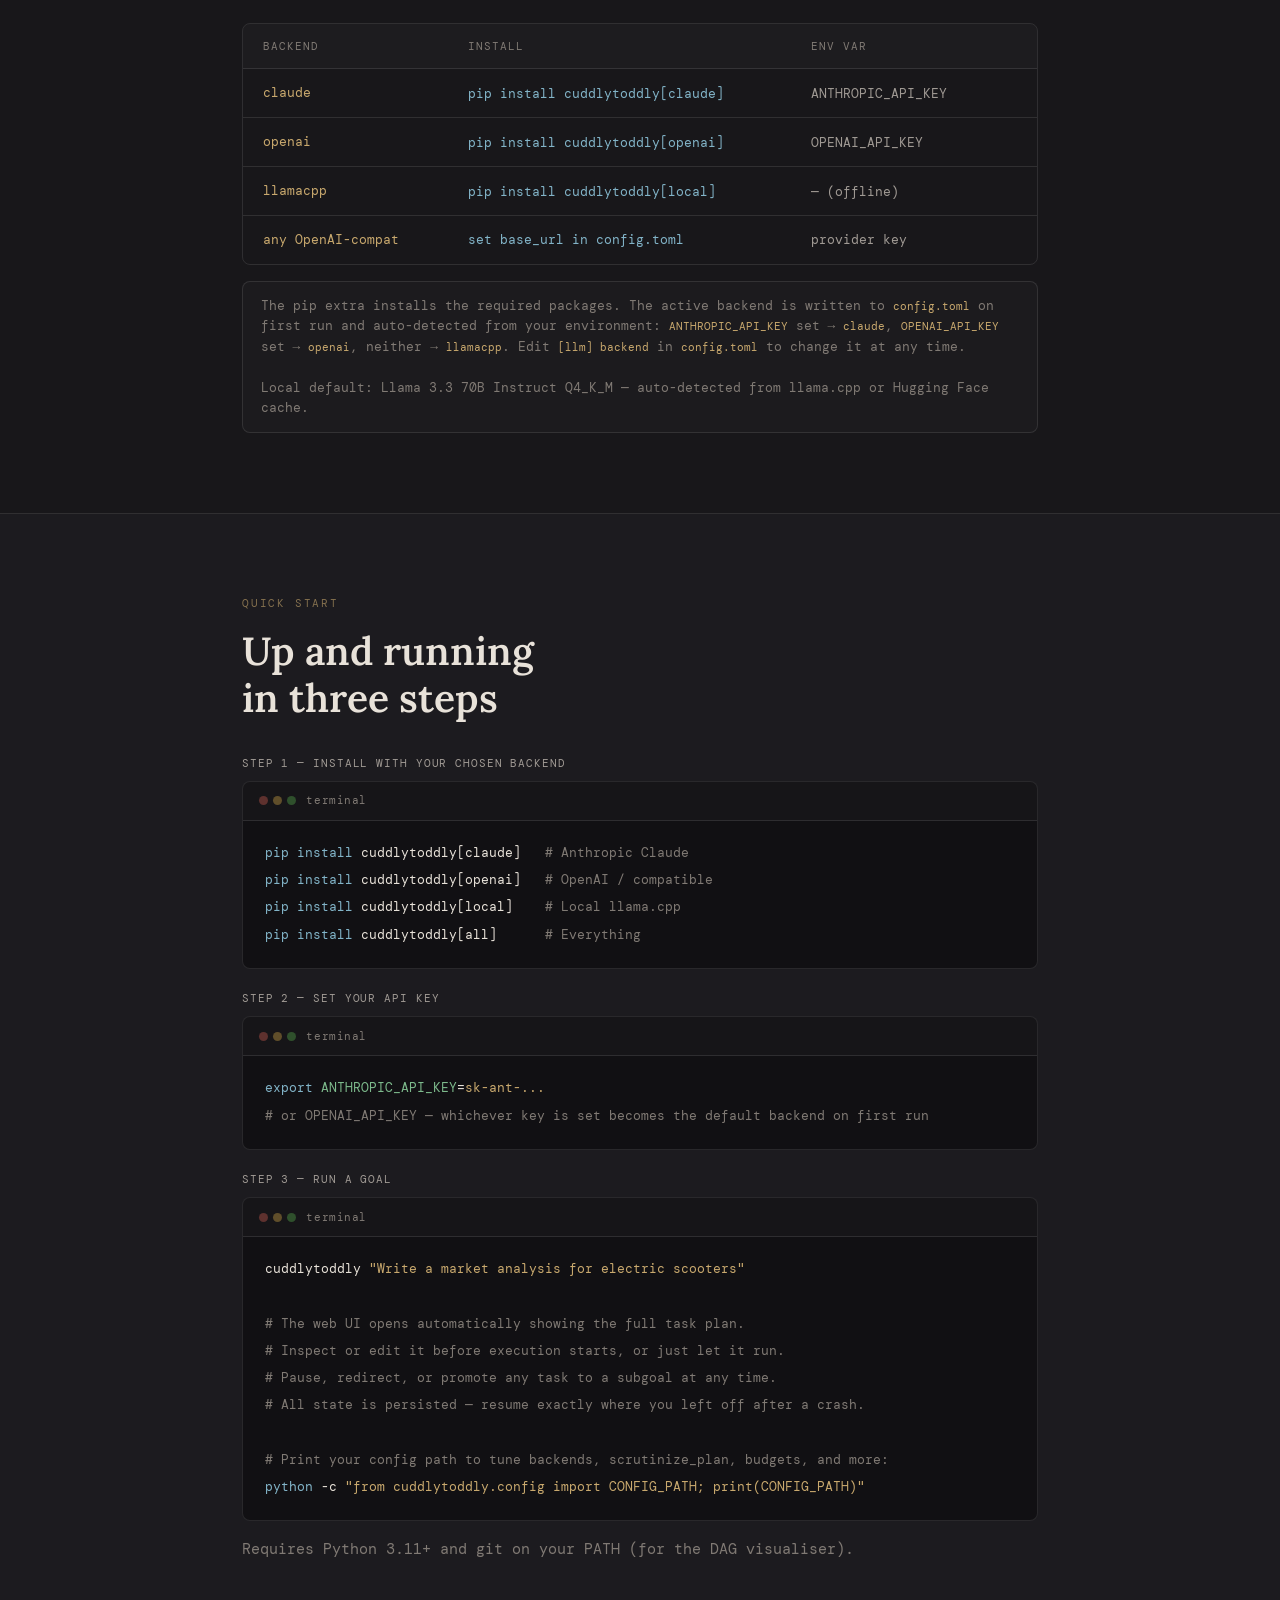
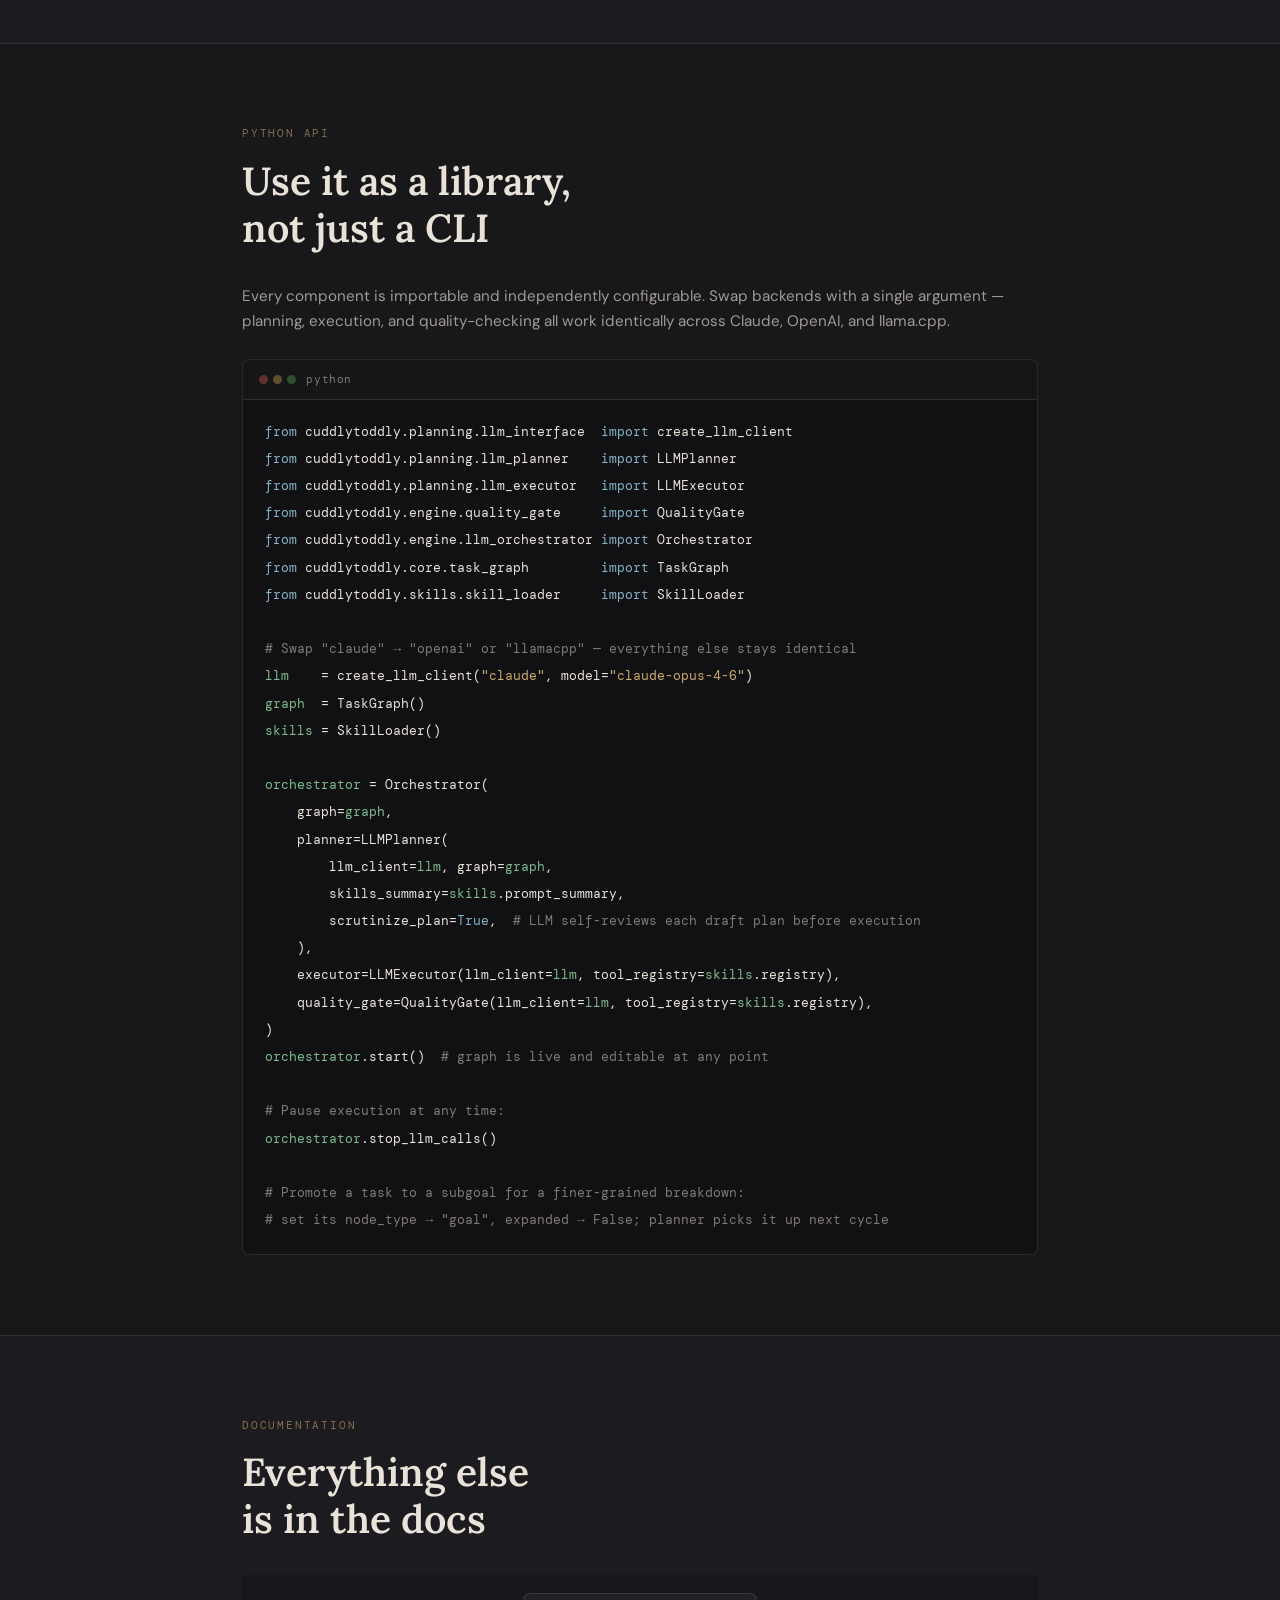
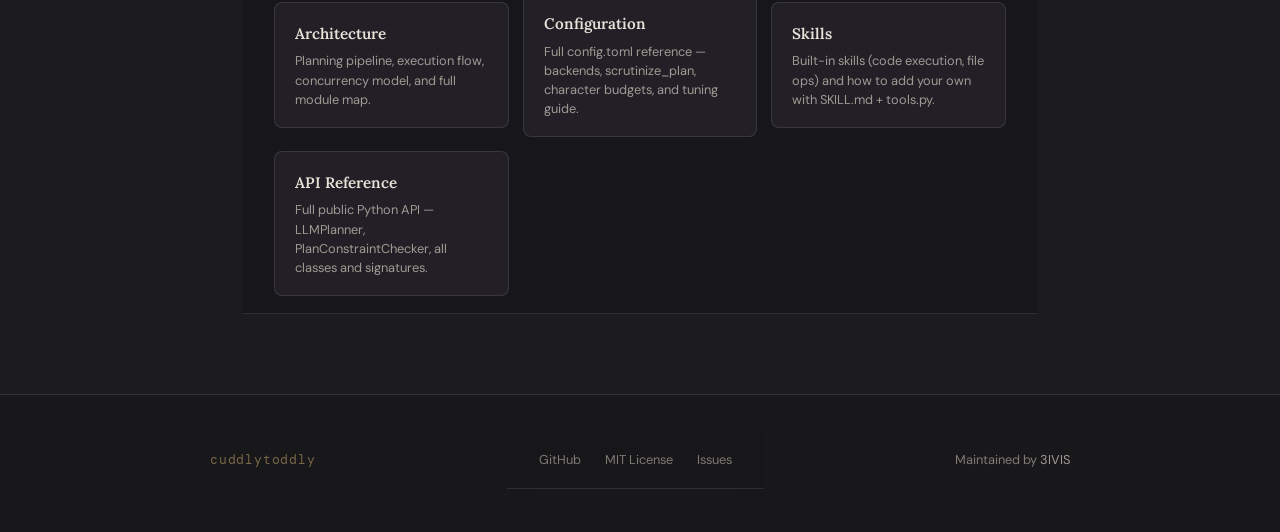
==== commit d17b0199: "Clean up index.html and improve accessibility Removed unnecessary comments and updated alt attribute" ====
--- a/index.html
+++ b/index.html
@@ -4,9 +4,6 @@
   <meta charset="UTF-8">
   <meta name="viewport" content="width=device-width, initial-scale=1.0">
 
-  <!-- ═══════════════════════════════════════════════════
-       PRIMARY SEO
-  ════════════════════════════════════════════════════ -->
   <title>cuddlytoddly — AI Agent Framework with Explicit Task Planning & Execution | Open Source Python</title>
   <meta name="description" content="cuddlytoddly is an open-source Python AI agent framework that builds an explicit, editable task graph before executing anything. Plan, inspect, redirect, and execute with Claude, OpenAI, or local llama.cpp models.">
   <meta name="keywords" content="AI agent framework, LLM task planning, Python AI orchestration, DAG task graph, LLM agent, Claude API, OpenAI agent, llama.cpp, open source AI, agentic AI, AI planning execution, task decomposition">
@@ -15,9 +12,6 @@
   <link rel="canonical" href="https://cuddlytoddly.com/">
   <meta name="theme-color" content="#18171a">
 
-  <!-- ═══════════════════════════════════════════════════
-       OPEN GRAPH (Facebook, LinkedIn, Discord, Slack…)
-  ════════════════════════════════════════════════════ -->
   <meta property="og:type" content="website">
   <meta property="og:url" content="https://cuddlytoddly.com/">
   <meta property="og:title" content="cuddlytoddly — AI Agent Framework with Explicit Task Planning">
@@ -27,18 +21,12 @@
   <meta property="og:image:height" content="630">
   <meta property="og:site_name" content="cuddlytoddly">
 
-  <!-- ═══════════════════════════════════════════════════
-       TWITTER / X CARD
-  ════════════════════════════════════════════════════ -->
   <meta name="twitter:card" content="summary_large_image">
   <meta name="twitter:site" content="@3IVIS">
   <meta name="twitter:title" content="cuddlytoddly — AI Agent Framework with Explicit Task Planning">
   <meta name="twitter:description" content="Plan first, execute second — with you in control throughout. Open-source Python AI agent that builds an editable task DAG before touching anything.">
   <meta name="twitter:image" content="https://cuddlytoddly.com/assets/og-image.png">
 
-  <!-- ═══════════════════════════════════════════════════
-       JSON-LD STRUCTURED DATA
-  ════════════════════════════════════════════════════ -->
   <script type="application/ld+json">
   {
     "@context": "https://schema.org",
@@ -46,30 +34,19 @@
     "name": "cuddlytoddly",
     "applicationCategory": "DeveloperApplication",
     "operatingSystem": "Linux, macOS, Windows",
-    "offers": {
-      "@type": "Offer",
-      "price": "0",
-      "priceCurrency": "USD"
-    },
+    "offers": { "@type": "Offer", "price": "0", "priceCurrency": "USD" },
     "url": "https://cuddlytoddly.com/",
     "downloadUrl": "https://pypi.org/project/cuddlytoddly/",
     "codeRepository": "https://github.com/3IVIS/cuddlytoddly",
     "license": "https://opensource.org/licenses/MIT",
     "description": "cuddlytoddly is an open-source Python AI agent framework that builds an explicit, editable task graph before executing anything. Supports Claude, OpenAI, and local llama.cpp backends.",
-    "author": {
-      "@type": "Organization",
-      "name": "3IVIS",
-      "url": "https://github.com/3IVIS"
-    },
+    "author": { "@type": "Organization", "name": "3IVIS", "url": "https://github.com/3IVIS" },
     "programmingLanguage": "Python",
     "softwareRequirements": "Python 3.11+",
     "keywords": "AI agent, LLM planning, task graph, DAG, orchestration, Claude, OpenAI, llama.cpp"
   }
   </script>
 
-  <!-- ═══════════════════════════════════════════════════
-       FONTS & STYLES (unchanged from original)
-  ════════════════════════════════════════════════════ -->
   <link rel="preconnect" href="https://fonts.googleapis.com">
   <link rel="preconnect" href="https://fonts.gstatic.com" crossorigin>
   <link href="https://fonts.googleapis.com/css2?family=Lora:ital,wght@0,400;0,600;1,400&family=DM+Mono:wght@300;400;500&family=DM+Sans:opsz,wght@9..40,300;9..40,400;9..40,500&display=swap" rel="stylesheet">
@@ -77,21 +54,26 @@
 /* =========================================================
    cuddlytoddly — warm-technical editorial
    deep charcoal · warm amber · slate blue
+   
+   Palette revision — contrast audit fixes:
+     --muted  #7a7570 → #a09a94  (3.9→6.4:1 on bg)  ✅ AA
+     --dim    #45403c → #807a74  (1.7→4.2:1 on bg)  ✅ AA
+     --border rgba(255,255,255,0.07) → 0.10           ↑ card legibility
    ========================================================= */
 :root {
   --bg:          #18171a;
   --bg-alt:      #1c1b1f;
   --bg-card:     #222026;
   --bg-code:     #111013;
-  --border:      rgba(255,255,255,0.07);
+  --border:      rgba(255,255,255,0.10);   /* was 0.07 */
   --bwarm:       rgba(201,169,110,0.28);
   --amber:       #c9a96e;
   --amber-dim:   rgba(201,169,110,0.11);
   --blue:        #82b4c8;
   --green:       #7dba8c;
   --text:        #e8e2d9;
-  --muted:       #7a7570;
-  --dim:         #45403c;
+  --muted:       #a09a94;   /* was #7a7570 — lifted to 6.4:1 on --bg */
+  --dim:         #807a74;   /* was #45403c — lifted to 4.2:1 on --bg  */
   --serif:       'Lora', Georgia, serif;
   --mono:        'DM Mono', 'Fira Code', monospace;
   --sans:        'DM Sans', system-ui, sans-serif;
@@ -506,13 +488,12 @@
 }
   </style>
 </head>
-  <!-- Google tag (gtag.js) -->
+<!-- Google tag (gtag.js) -->
 <script async src="https://www.googletagmanager.com/gtag/js?id=G-MG05YGHCS2"></script>
 <script>
   window.dataLayer = window.dataLayer || [];
   function gtag(){dataLayer.push(arguments);}
   gtag('js', new Date());
-
   gtag('config', 'G-MG05YGHCS2');
 </script>
 
@@ -688,17 +669,14 @@
             <div class="demo-screen-wrap" data-slideshow>
               <img
                 src="https://cuddlytoddly.com/runs/how_to_build_a_saas_business_webui.png"
-                alt="cuddlytoddly web UI showing a task DAG for 'How to build a SaaS business' — covering market research, product strategy, go-to-market, pricing, and launch sequencing"
-                loading="lazy"
-                width="420" height="210"
-                class="ds-active"
-                data-label="web ui"
+                alt="cuddlytoddly web UI showing a task DAG for 'How to build a SaaS business'"
+                loading="lazy" width="420" height="210"
+                class="ds-active" data-label="web ui"
               >
               <img
                 src="https://cuddlytoddly.com/runs/how_to_build_a_saas_business_terminal.png"
                 alt="cuddlytoddly terminal UI showing the same SaaS business plan executing step by step"
-                loading="lazy"
-                width="420" height="210"
+                loading="lazy" width="420" height="210"
                 data-label="terminal"
               >
             </div>
@@ -727,17 +705,14 @@
             <div class="demo-screen-wrap" data-slideshow>
               <img
                 src="https://cuddlytoddly.com/runs/how_to_negotiate_a_raise_webui.png"
-                alt="cuddlytoddly web UI showing a task DAG for 'How to negotiate a raise' — covering salary benchmarking, timing strategy, and negotiation scripts"
-                loading="lazy"
-                width="420" height="210"
-                class="ds-active"
-                data-label="web ui"
+                alt="cuddlytoddly web UI showing a task DAG for 'How to negotiate a raise'"
+                loading="lazy" width="420" height="210"
+                class="ds-active" data-label="web ui"
               >
               <img
                 src="https://cuddlytoddly.com/runs/how_to_negotiate_a_raise_terminal.png"
-                alt="cuddlytoddly terminal UI showing the raise negotiation plan executing, with salary data fetched at runtime"
-                loading="lazy"
-                width="420" height="210"
+                alt="cuddlytoddly terminal UI showing the raise negotiation plan executing"
+                loading="lazy" width="420" height="210"
                 data-label="terminal"
               >
             </div>
@@ -996,7 +971,7 @@
     </div>
   </section>
 
-  </main><!-- /main -->
+  </main>
 
   <!-- FOOTER -->
   <footer>
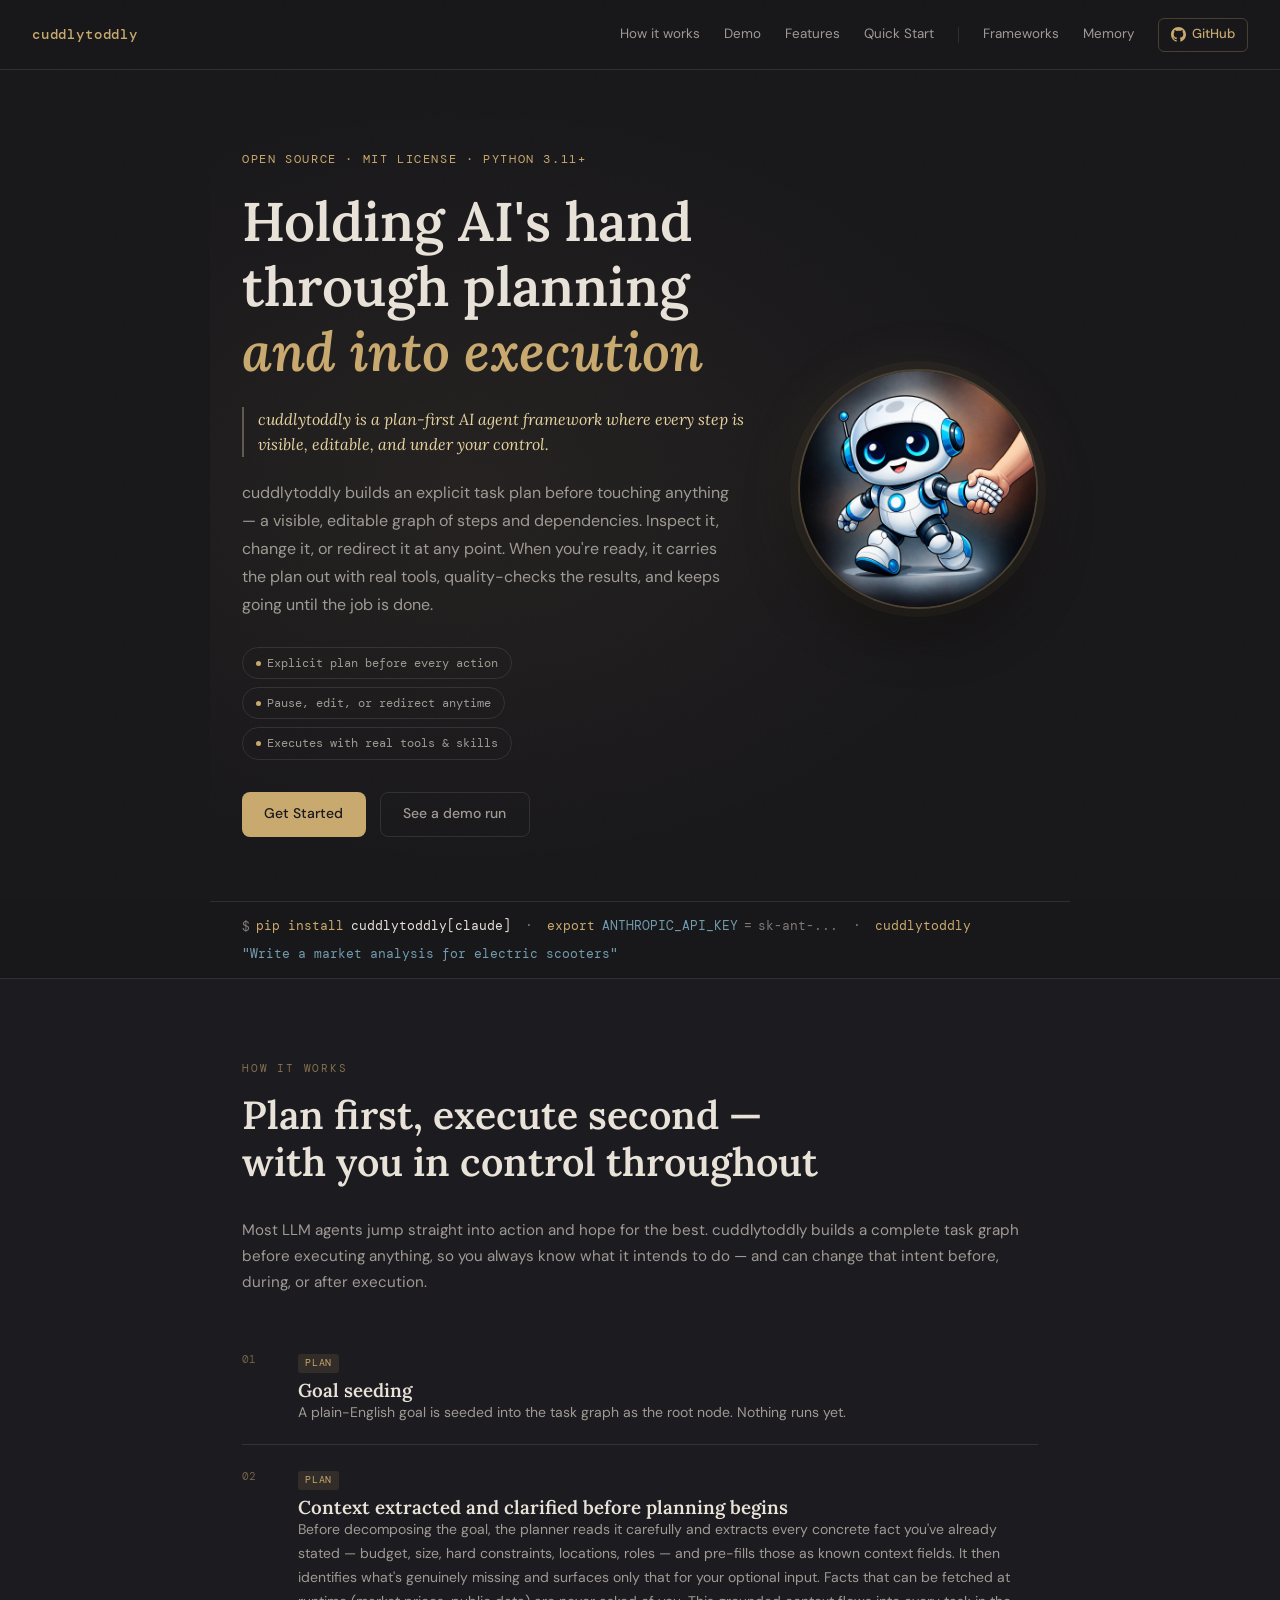
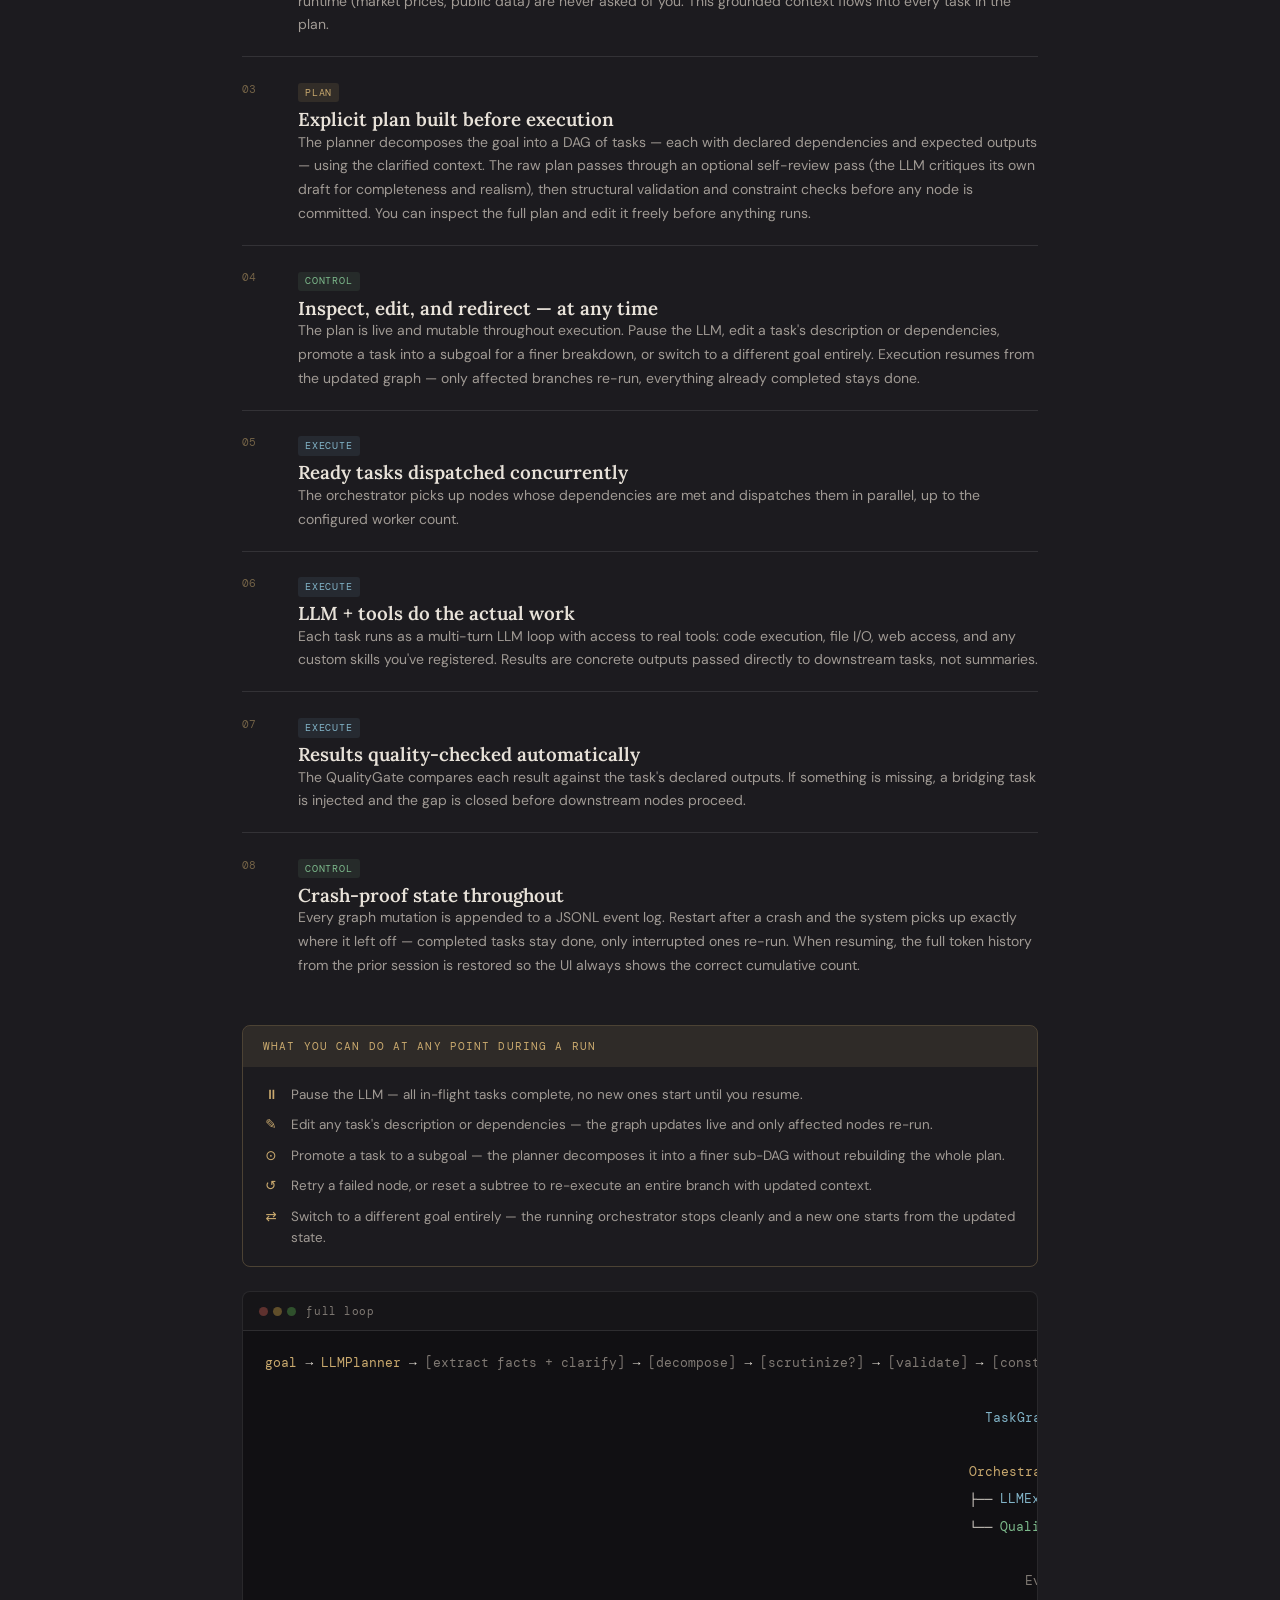
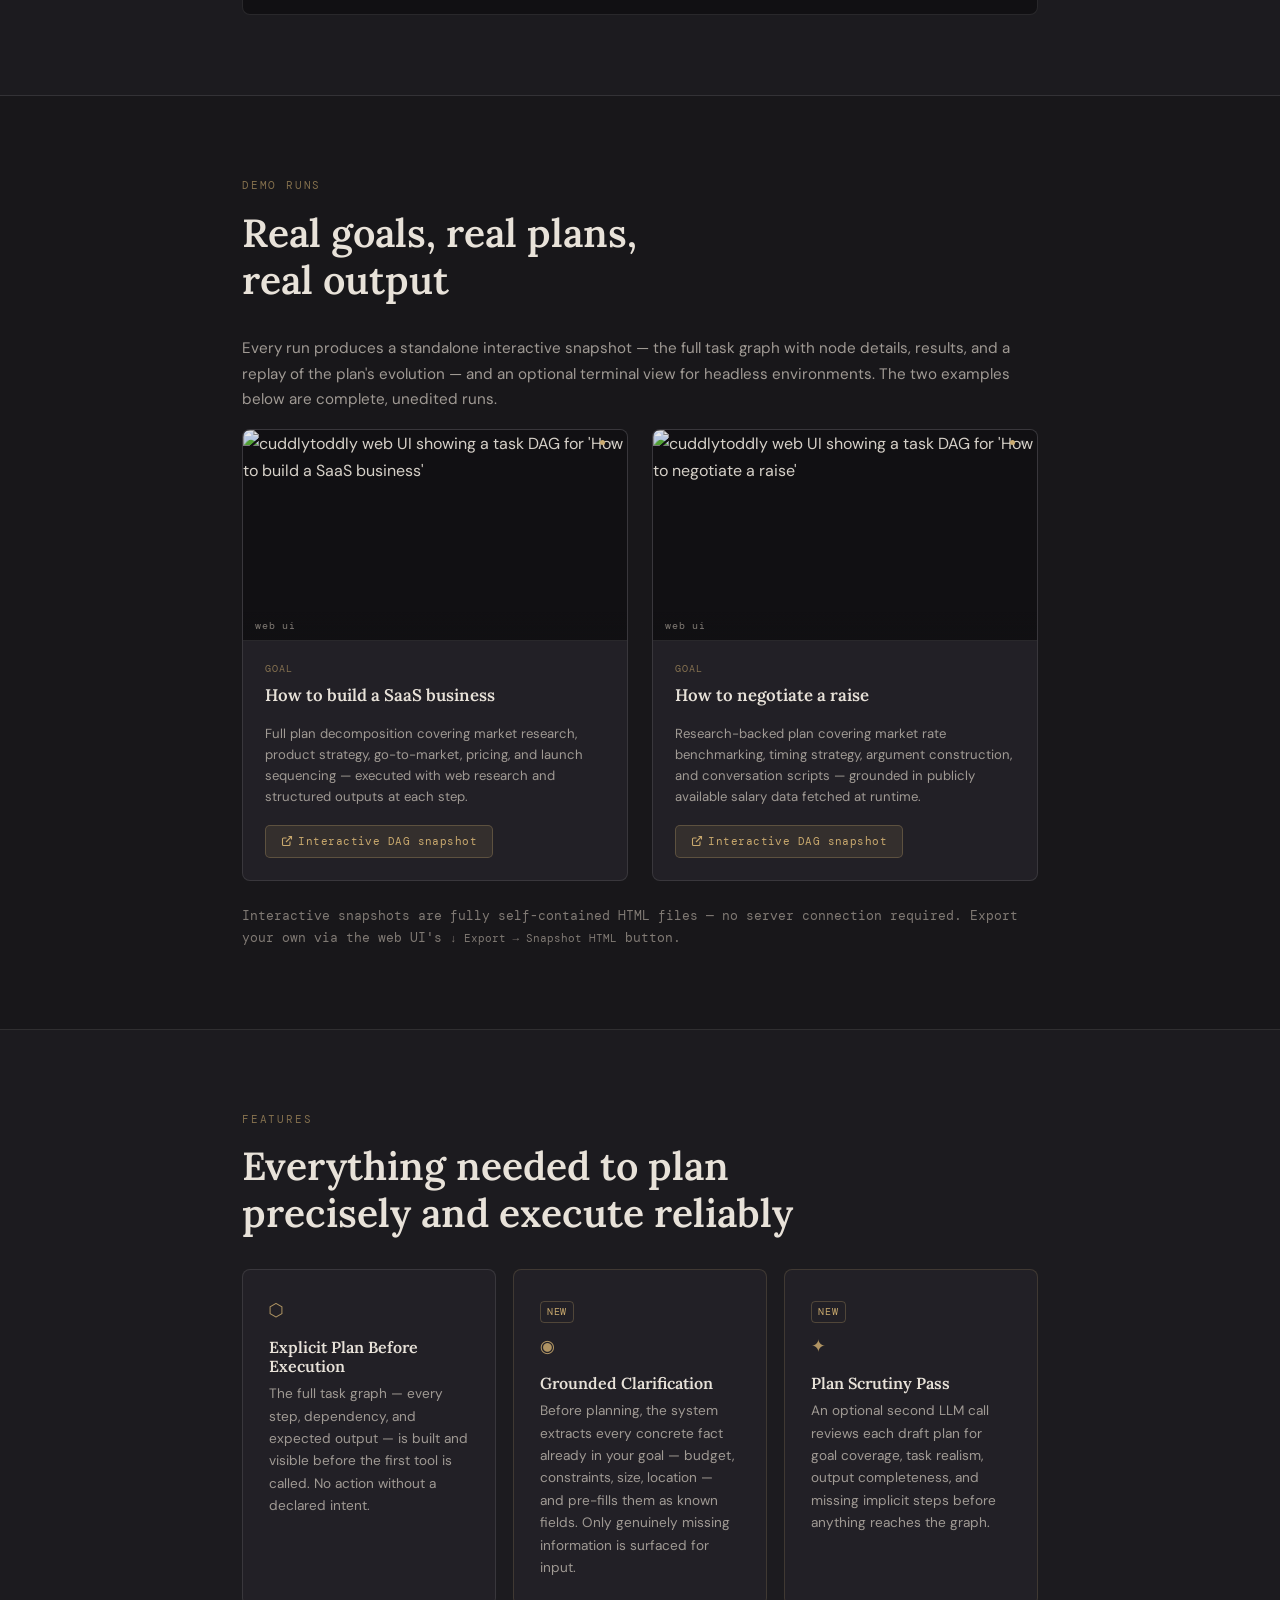
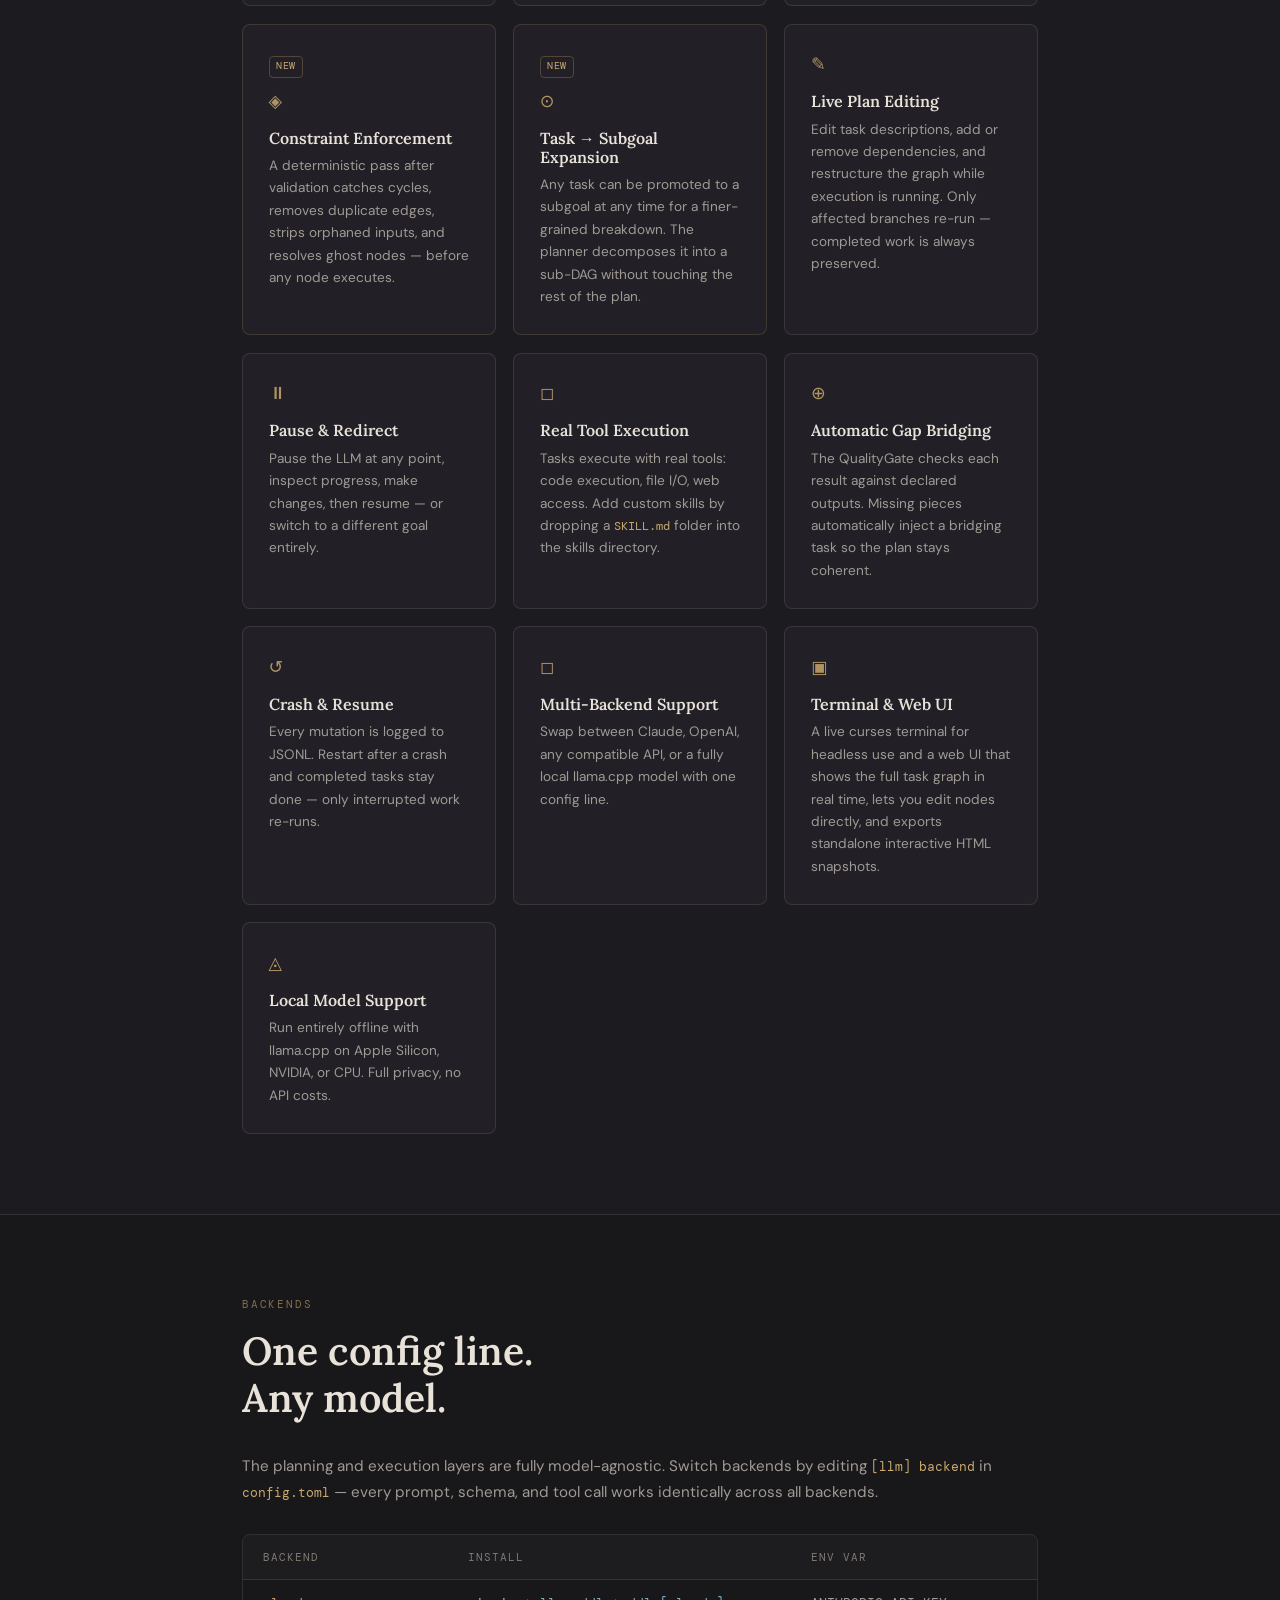
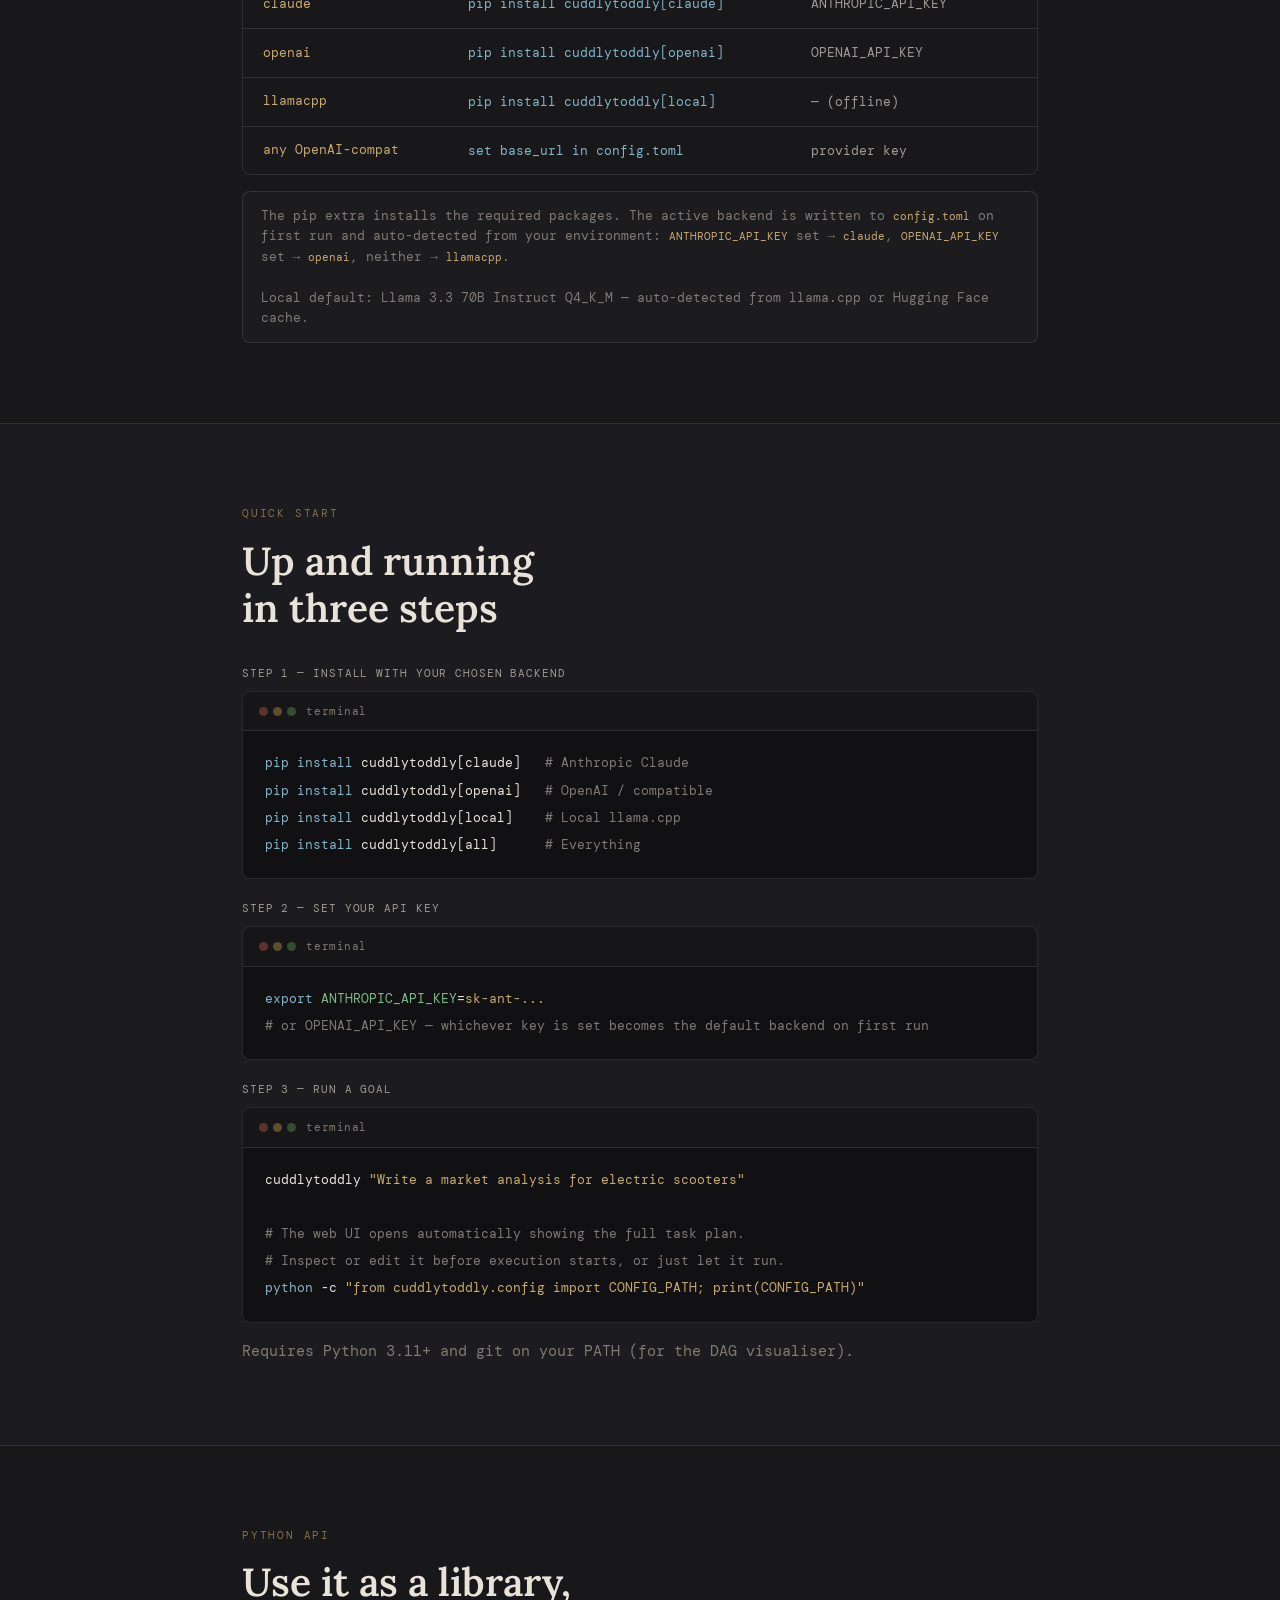
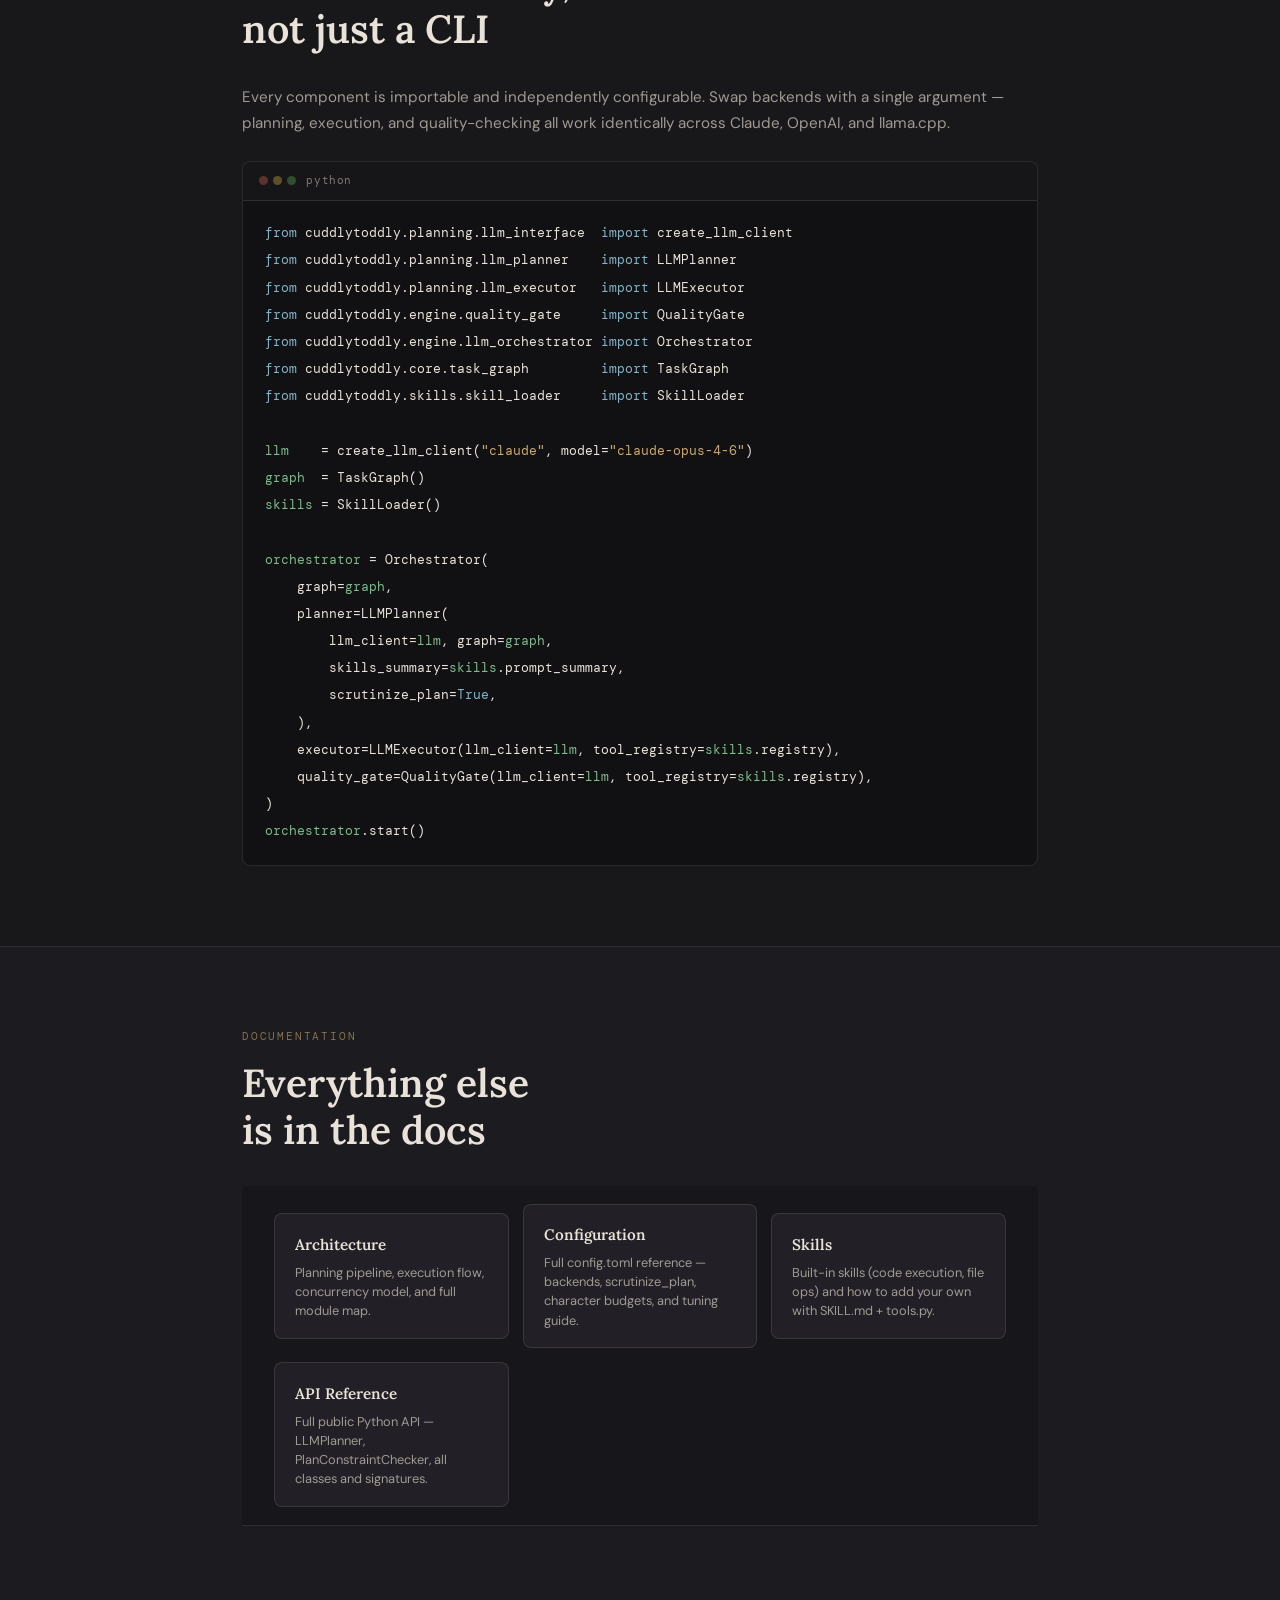
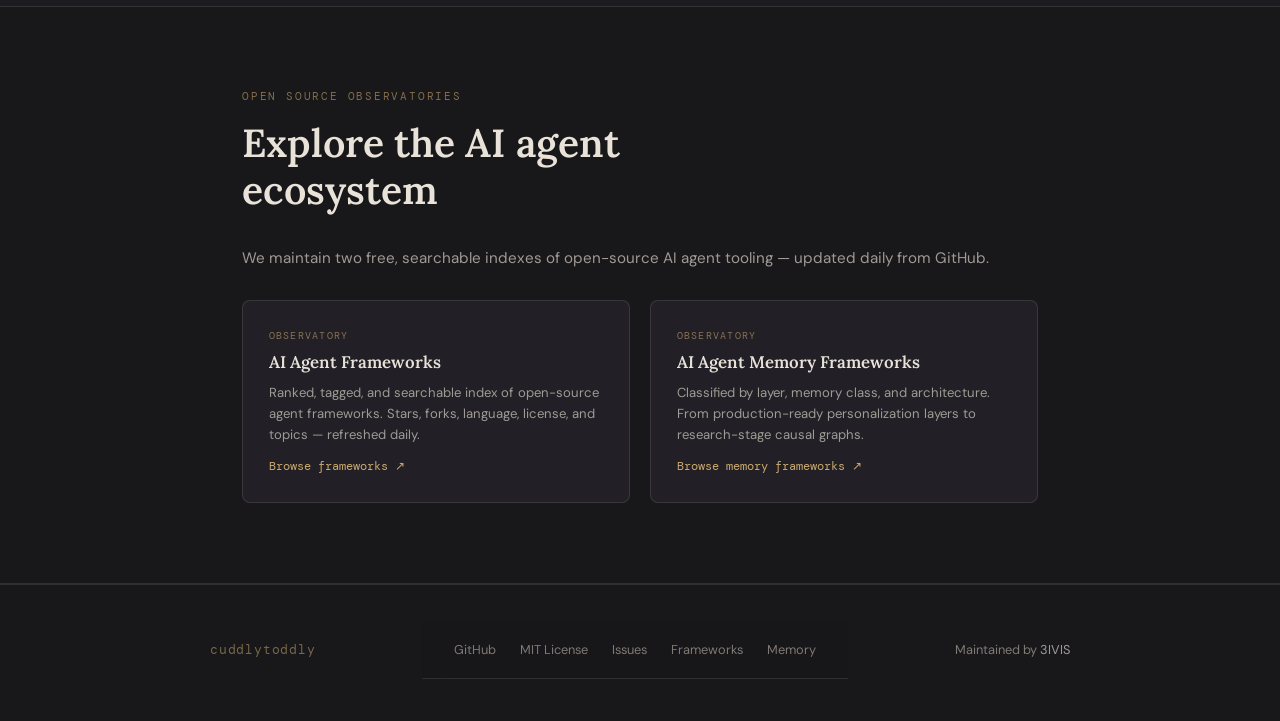
==== commit 5346a730: "SEO optimization" ====
--- a/index.html
+++ b/index.html
@@ -9,7 +9,10 @@
   <meta name="keywords" content="AI agent framework, LLM task planning, Python AI orchestration, DAG task graph, LLM agent, Claude API, OpenAI agent, llama.cpp, open source AI, agentic AI, AI planning execution, task decomposition">
   <meta name="author" content="3IVIS">
   <meta name="robots" content="index, follow">
+  <meta name="application-name" content="cuddlytoddly">
+  <meta name="generator" content="cuddlytoddly">
   <link rel="canonical" href="https://cuddlytoddly.com/">
+  <link rel="sitemap" type="application/xml" href="https://cuddlytoddly.com/sitemap.xml">
   <meta name="theme-color" content="#18171a">
 
   <meta property="og:type" content="website">
@@ -19,6 +22,8 @@
   <meta property="og:image" content="https://cuddlytoddly.com/assets/og-image.png">
   <meta property="og:image:width" content="1200">
   <meta property="og:image:height" content="630">
+  <meta property="og:image:alt" content="cuddlytoddly — plan-first AI agent framework for Python">
+  <meta property="og:locale" content="en_US">
   <meta property="og:site_name" content="cuddlytoddly">
 
   <meta name="twitter:card" content="summary_large_image">
@@ -28,52 +33,150 @@
   <meta name="twitter:image" content="https://cuddlytoddly.com/assets/og-image.png">
 
   <script type="application/ld+json">
-  {
-    "@context": "https://schema.org",
-    "@type": "SoftwareApplication",
-    "name": "cuddlytoddly",
-    "applicationCategory": "DeveloperApplication",
-    "operatingSystem": "Linux, macOS, Windows",
-    "offers": { "@type": "Offer", "price": "0", "priceCurrency": "USD" },
-    "url": "https://cuddlytoddly.com/",
-    "downloadUrl": "https://pypi.org/project/cuddlytoddly/",
-    "codeRepository": "https://github.com/3IVIS/cuddlytoddly",
-    "license": "https://opensource.org/licenses/MIT",
-    "description": "cuddlytoddly is an open-source Python AI agent framework that builds an explicit, editable task graph before executing anything. Supports Claude, OpenAI, and local llama.cpp backends.",
-    "author": { "@type": "Organization", "name": "3IVIS", "url": "https://github.com/3IVIS" },
-    "programmingLanguage": "Python",
-    "softwareRequirements": "Python 3.11+",
-    "keywords": "AI agent, LLM planning, task graph, DAG, orchestration, Claude, OpenAI, llama.cpp"
-  }
+  [
+    {
+      "@context": "https://schema.org",
+      "@type": "SoftwareApplication",
+      "name": "cuddlytoddly",
+      "applicationCategory": "DeveloperApplication",
+      "operatingSystem": "Linux, macOS, Windows",
+      "offers": { "@type": "Offer", "price": "0", "priceCurrency": "USD" },
+      "url": "https://cuddlytoddly.com/",
+      "downloadUrl": "https://pypi.org/project/cuddlytoddly/",
+      "codeRepository": "https://github.com/3IVIS/cuddlytoddly",
+      "license": "https://opensource.org/licenses/MIT",
+      "description": "cuddlytoddly is an open-source Python AI agent framework that builds an explicit, editable task graph before executing anything. Supports Claude, OpenAI, and local llama.cpp backends.",
+      "author": { "@type": "Organization", "name": "3IVIS", "url": "https://github.com/3IVIS" },
+      "programmingLanguage": "Python",
+      "softwareRequirements": "Python 3.11+",
+      "keywords": "AI agent, LLM planning, task graph, DAG, orchestration, Claude, OpenAI, llama.cpp"
+    },
+    {
+      "@context": "https://schema.org",
+      "@type": "WebSite",
+      "name": "cuddlytoddly",
+      "url": "https://cuddlytoddly.com/",
+      "description": "Open-source Python AI agent framework with explicit plan-first execution, live task graph editing, and support for Claude, OpenAI, and local llama.cpp models.",
+      "publisher": { "@type": "Organization", "name": "3IVIS", "url": "https://github.com/3IVIS" },
+      "potentialAction": {
+        "@type": "SearchAction",
+        "target": { "@type": "EntryPoint", "urlTemplate": "https://github.com/search?q=cuddlytoddly+{search_term_string}&type=code" },
+        "query-input": "required name=search_term_string"
+      }
+    },
+    {
+      "@context": "https://schema.org",
+      "@type": "HowTo",
+      "name": "How to install and run cuddlytoddly",
+      "description": "Install the cuddlytoddly AI agent framework, set your API key, and run your first goal in three steps.",
+      "totalTime": "PT3M",
+      "step": [
+        {
+          "@type": "HowToStep",
+          "position": 1,
+          "name": "Install with your chosen backend",
+          "text": "Run: pip install cuddlytoddly[claude] for Anthropic Claude, pip install cuddlytoddly[openai] for OpenAI, or pip install cuddlytoddly[local] for a local llama.cpp model.",
+          "url": "https://cuddlytoddly.com/#quickstart"
+        },
+        {
+          "@type": "HowToStep",
+          "position": 2,
+          "name": "Set your API key",
+          "text": "Export your API key: export ANTHROPIC_API_KEY=sk-ant-... or export OPENAI_API_KEY=... The active backend is auto-detected from which key is present.",
+          "url": "https://cuddlytoddly.com/#quickstart"
+        },
+        {
+          "@type": "HowToStep",
+          "position": 3,
+          "name": "Run a goal",
+          "text": "Run: cuddlytoddly \"Write a market analysis for electric scooters\". The web UI opens automatically showing the full task plan. Inspect or edit it before execution starts, or just let it run.",
+          "url": "https://cuddlytoddly.com/#quickstart"
+        }
+      ]
+    },
+    {
+      "@context": "https://schema.org",
+      "@type": "FAQPage",
+      "mainEntity": [
+        {
+          "@type": "Question",
+          "name": "What is cuddlytoddly?",
+          "acceptedAnswer": {
+            "@type": "Answer",
+            "text": "cuddlytoddly is an open-source Python AI agent framework that builds an explicit, editable task graph (DAG) before executing anything. It lets you inspect, edit, and redirect the plan at any point during execution. It supports Claude, OpenAI, and local llama.cpp models."
+          }
+        },
+        {
+          "@type": "Question",
+          "name": "How is cuddlytoddly different from other AI agent frameworks?",
+          "acceptedAnswer": {
+            "@type": "Answer",
+            "text": "Most LLM agents jump straight into action. cuddlytoddly builds a complete task plan as a DAG before executing anything, so you always know what it intends to do and can change that intent before, during, or after execution. It also features automatic quality-checking, crash-proof JSONL event logging, and task-to-subgoal expansion."
+          }
+        },
+        {
+          "@type": "Question",
+          "name": "Which LLM backends does cuddlytoddly support?",
+          "acceptedAnswer": {
+            "@type": "Answer",
+            "text": "cuddlytoddly supports Anthropic Claude (via pip install cuddlytoddly[claude]), OpenAI (via pip install cuddlytoddly[openai]), any OpenAI-compatible API, and fully local models via llama.cpp (via pip install cuddlytoddly[local]). Switch backends by editing one line in config.toml."
+          }
+        },
+        {
+          "@type": "Question",
+          "name": "Can I run cuddlytoddly entirely offline?",
+          "acceptedAnswer": {
+            "@type": "Answer",
+            "text": "Yes. Install with pip install cuddlytoddly[local] and cuddlytoddly will run Llama 3.3 70B Instruct Q4_K_M via llama.cpp on Apple Silicon, NVIDIA GPU, or CPU — no API key or internet connection required."
+          }
+        },
+        {
+          "@type": "Question",
+          "name": "What happens if cuddlytoddly crashes mid-run?",
+          "acceptedAnswer": {
+            "@type": "Answer",
+            "text": "Every graph mutation is appended to a JSONL event log. Restart after a crash and the system picks up exactly where it left off — completed tasks stay done, only interrupted ones re-run."
+          }
+        },
+        {
+          "@type": "Question",
+          "name": "Can I edit the task plan while it is running?",
+          "acceptedAnswer": {
+            "@type": "Answer",
+            "text": "Yes. The plan is live and mutable throughout execution. You can pause the LLM, edit a task's description or dependencies, promote a task into a subgoal for a finer breakdown, or switch to a different goal entirely. Only affected branches re-run — work already completed is preserved."
+          }
+        },
+        {
+          "@type": "Question",
+          "name": "Is cuddlytoddly free and open source?",
+          "acceptedAnswer": {
+            "@type": "Answer",
+            "text": "Yes. cuddlytoddly is MIT licensed and hosted on GitHub at https://github.com/3IVIS/cuddlytoddly. It is free to use, modify, and distribute."
+          }
+        }
+      ]
+    }
+  ]
   </script>
 
   <link rel="preconnect" href="https://fonts.googleapis.com">
   <link rel="preconnect" href="https://fonts.gstatic.com" crossorigin>
   <link href="https://fonts.googleapis.com/css2?family=Lora:ital,wght@0,400;0,600;1,400&family=DM+Mono:wght@300;400;500&family=DM+Sans:opsz,wght@9..40,300;9..40,400;9..40,500&display=swap" rel="stylesheet">
   <style>
-/* =========================================================
-   cuddlytoddly — warm-technical editorial
-   deep charcoal · warm amber · slate blue
-   
-   Palette revision — contrast audit fixes:
-     --muted  #7a7570 → #a09a94  (3.9→6.4:1 on bg)  ✅ AA
-     --dim    #45403c → #807a74  (1.7→4.2:1 on bg)  ✅ AA
-     --border rgba(255,255,255,0.07) → 0.10           ↑ card legibility
-   ========================================================= */
 :root {
   --bg:          #18171a;
   --bg-alt:      #1c1b1f;
   --bg-card:     #222026;
   --bg-code:     #111013;
-  --border:      rgba(255,255,255,0.10);   /* was 0.07 */
+  --border:      rgba(255,255,255,0.10);
   --bwarm:       rgba(201,169,110,0.28);
   --amber:       #c9a96e;
   --amber-dim:   rgba(201,169,110,0.11);
   --blue:        #82b4c8;
   --green:       #7dba8c;
   --text:        #e8e2d9;
-  --muted:       #a09a94;   /* was #7a7570 — lifted to 6.4:1 on --bg */
-  --dim:         #807a74;   /* was #45403c — lifted to 4.2:1 on --bg  */
+  --muted:       #a09a94;
+  --dim:         #807a74;
   --serif:       'Lora', Georgia, serif;
   --mono:        'DM Mono', 'Fira Code', monospace;
   --sans:        'DM Sans', system-ui, sans-serif;
@@ -121,6 +224,7 @@
 .nav-links { display: flex; gap: 1.5rem; align-items: center; }
 .nav-links a { color: var(--muted); font-size: .84rem; transition: color .18s; }
 .nav-links a:hover { color: var(--text); opacity: 1; }
+.nav-divider { width: 1px; height: 16px; background: var(--border); }
 .nav-gh {
   display: flex; align-items: center; gap: .4rem;
   color: var(--amber) !important; font-weight: 500 !important;
@@ -291,83 +395,37 @@
 .cx { color: var(--green); } .cm { color: var(--dim); }
 
 /* ── DEMO RUNS ── */
-.demo-grid {
-  display: grid;
-  grid-template-columns: 1fr 1fr;
-  gap: 1.5rem;
-}
+.demo-grid { display: grid; grid-template-columns: 1fr 1fr; gap: 1.5rem; }
 .demo-card {
-  background: var(--bg-card);
-  border: 1px solid var(--border);
-  border-radius: var(--r);
-  overflow: hidden;
+  background: var(--bg-card); border: 1px solid var(--border);
+  border-radius: var(--r); overflow: hidden;
   transition: border-color .22s, transform .2s;
 }
 .demo-card:hover { border-color: var(--bwarm); transform: translateY(-3px); }
-.demo-screens {
-  position: relative;
-  border-bottom: 1px solid var(--border);
-  background: var(--bg-code);
-}
-.demo-screen-wrap {
-  height: 210px;
-  overflow: hidden;
-  position: relative;
-}
+.demo-screens { position: relative; border-bottom: 1px solid var(--border); background: var(--bg-code); }
+.demo-screen-wrap { height: 210px; overflow: hidden; position: relative; }
 .demo-screen-wrap img {
-  position: absolute; inset: 0;
-  width: 100%; height: 100%;
-  object-fit: cover; object-position: top left;
-  display: block;
-  opacity: 0;
-  transition: opacity .9s ease, transform .9s ease;
-  transform: scale(1.02);
-  filter: brightness(.92);
-}
-.demo-screen-wrap img.ds-active {
-  opacity: 1;
-  transform: scale(1);
-  filter: brightness(.92);
-}
-.demo-card:hover .demo-screen-wrap img.ds-active {
-  filter: brightness(1);
-}
+  position: absolute; inset: 0; width: 100%; height: 100%;
+  object-fit: cover; object-position: top left; display: block;
+  opacity: 0; transition: opacity .9s ease, transform .9s ease;
+  transform: scale(1.02); filter: brightness(.92);
+}
+.demo-screen-wrap img.ds-active { opacity: 1; transform: scale(1); filter: brightness(.92); }
+.demo-card:hover .demo-screen-wrap img.ds-active { filter: brightness(1); }
 .demo-screen-label {
   position: absolute; bottom: 0; left: 0; right: 0;
   padding: .35rem .75rem;
   background: linear-gradient(transparent, rgba(17,16,19,.92));
-  font-family: var(--mono); font-size: .64rem;
-  color: var(--dim); letter-spacing: .08em;
-  pointer-events: none;
-  z-index: 2;
-  transition: opacity .4s ease;
-}
-.demo-screen-dots {
-  position: absolute; top: .6rem; right: .75rem;
-  display: flex; gap: 5px; z-index: 2;
-}
-.demo-screen-dot {
-  width: 5px; height: 5px; border-radius: 50%;
-  background: rgba(255,255,255,.18);
-  transition: background .35s ease;
-}
+  font-family: var(--mono); font-size: .64rem; color: var(--dim);
+  letter-spacing: .08em; pointer-events: none; z-index: 2;
+}
+.demo-screen-dots { position: absolute; top: .6rem; right: .75rem; display: flex; gap: 5px; z-index: 2; }
+.demo-screen-dot { width: 5px; height: 5px; border-radius: 50%; background: rgba(255,255,255,.18); transition: background .35s ease; }
 .demo-screen-dot.ds-dot-active { background: var(--amber); }
 .demo-body { padding: 1.2rem 1.4rem 1.4rem; }
-.demo-goal-label {
-  font-family: var(--mono); font-size: .64rem;
-  color: var(--amber); letter-spacing: .1em;
-  text-transform: uppercase; opacity: .6;
-  margin-bottom: .4rem;
-}
-.demo-title {
-  font-family: var(--serif); font-size: 1.05rem;
-  color: var(--text); font-weight: 600;
-  line-height: 1.35; margin-bottom: 1rem;
-}
-.demo-desc {
-  font-size: .82rem; color: var(--muted);
-  line-height: 1.6; margin-bottom: 1.1rem;
-}
+.demo-goal-label { font-family: var(--mono); font-size: .64rem; color: var(--amber); letter-spacing: .1em; text-transform: uppercase; opacity: .6; margin-bottom: .4rem; }
+.demo-title { font-family: var(--serif); font-size: 1.05rem; color: var(--text); font-weight: 600; line-height: 1.35; margin-bottom: 1rem; }
+.demo-desc { font-size: .82rem; color: var(--muted); line-height: 1.6; margin-bottom: 1.1rem; }
 .demo-actions { display: flex; gap: .6rem; flex-wrap: wrap; }
 .demo-btn {
   display: inline-flex; align-items: center; gap: .35rem;
@@ -375,28 +433,14 @@
   padding: .38rem .9rem; border-radius: 5px;
   transition: background .15s, border-color .15s, color .15s;
 }
-.demo-btn-primary {
-  background: var(--amber-dim);
-  border: 1px solid var(--bwarm);
-  color: var(--amber);
-}
+.demo-btn-primary { background: var(--amber-dim); border: 1px solid var(--bwarm); color: var(--amber); }
 .demo-btn-primary:hover { background: rgba(201,169,110,.2); opacity: 1; }
-.demo-btn-secondary {
-  border: 1px solid var(--border);
-  color: var(--muted);
-}
+.demo-btn-secondary { border: 1px solid var(--border); color: var(--muted); }
 .demo-btn-secondary:hover { border-color: var(--bwarm); color: var(--text); opacity: 1; }
-.demo-intro {
-  font-size: .95rem; color: var(--muted);
-  margin-bottom: 2rem; line-height: 1.7;
-}
+.demo-intro { font-size: .95rem; color: var(--muted); margin-bottom: 2rem; line-height: 1.7; }
 
 /* ── FEATURES ── */
-.feat-grid {
-  display: grid;
-  grid-template-columns: repeat(auto-fill, minmax(230px, 1fr));
-  gap: 1.1rem;
-}
+.feat-grid { display: grid; grid-template-columns: repeat(auto-fill, minmax(230px, 1fr)); gap: 1.1rem; }
 .feat-card {
   background: var(--bg-card); border: 1px solid var(--border);
   border-radius: var(--r); padding: 1.6rem;
@@ -452,13 +496,24 @@
 .doc-title { font-family: var(--serif); font-size: .95rem; color: var(--text); font-weight: 600; }
 .doc-desc { font-size: .8rem; color: var(--muted); line-height: 1.5; }
 
+/* ── OBSERVATORY CARDS ── */
+.obs-grid { display: grid; grid-template-columns: 1fr 1fr; gap: 1.25rem; }
+.obs-card {
+  background: var(--bg-card); border: 1px solid var(--border);
+  border-radius: var(--r); padding: 1.6rem;
+  display: flex; flex-direction: column; gap: .5rem;
+  transition: border-color .2s, transform .18s;
+}
+.obs-card:hover { border-color: var(--bwarm); transform: translateY(-2px); opacity: 1; }
+.obs-eyebrow { font-family: var(--mono); font-size: .65rem; letter-spacing: .12em; text-transform: uppercase; color: var(--amber); opacity: .6; }
+.obs-title { font-family: var(--serif); font-size: 1.05rem; font-weight: 600; color: var(--text); line-height: 1.3; }
+.obs-desc { font-size: .82rem; color: var(--muted); line-height: 1.6; }
+.obs-link { font-family: var(--mono); font-size: .72rem; color: var(--amber); margin-top: .25rem; display: inline-flex; align-items: center; gap: .3rem; }
+
 /* ── FOOTER ── */
-footer { padding: 2.25rem 2rem; }
-.footer-inner {
-  max-width: var(--max); margin: 0 auto;
-  display: flex; align-items: center; justify-content: space-between;
-  flex-wrap: wrap; gap: 1rem;
-}
+footer { padding: 2.25rem 2rem; border-top: 1px solid var(--border); }
+.footer-inner { max-width: var(--max); margin: 0 auto; display: flex; flex-direction: column; gap: .75rem; }
+.footer-row { display: flex; align-items: center; justify-content: space-between; flex-wrap: wrap; gap: 1rem; }
 .footer-logo { font-family: var(--mono); font-size: .82rem; color: var(--amber); letter-spacing: .06em; opacity: .55; }
 .flinks { display: flex; gap: 1.5rem; }
 .flinks a { font-size: .8rem; color: var(--dim); transition: color .18s; }
@@ -485,6 +540,7 @@
   .be { display: none; }
   .footer-inner { flex-direction: column; align-items: flex-start; }
   .demo-grid { grid-template-columns: 1fr; }
+  .obs-grid { grid-template-columns: 1fr; }
 }
   </style>
 </head>
@@ -507,6 +563,9 @@
       <a href="#demo">Demo</a>
       <a href="#features">Features</a>
       <a href="#quickstart">Quick Start</a>
+      <div class="nav-divider"></div>
+      <a href="ai_agent_frameworks.html">Frameworks</a>
+      <a href="ai_agent_memory_frameworks.html">Memory</a>
       <a href="https://github.com/3IVIS/cuddlytoddly" class="nav-gh" target="_blank" rel="noopener" aria-label="View cuddlytoddly on GitHub">
         <svg width="15" height="15" viewBox="0 0 24 24" fill="currentColor" aria-hidden="true"><path d="M12 0C5.374 0 0 5.373 0 12c0 5.302 3.438 9.8 8.207 11.387.599.111.793-.261.793-.577v-2.234c-3.338.726-4.033-1.416-4.033-1.416-.546-1.387-1.333-1.756-1.333-1.756-1.089-.745.083-.729.083-.729 1.205.084 1.839 1.237 1.839 1.237 1.07 1.834 2.807 1.304 3.492.997.107-.775.418-1.305.762-1.604-2.665-.305-5.467-1.334-5.467-5.931 0-1.311.469-2.381 1.236-3.221-.124-.303-.535-1.524.117-3.176 0 0 1.008-.322 3.301 1.23A11.509 11.509 0 0 1 12 5.803c1.02.005 2.047.138 3.006.404 2.291-1.552 3.297-1.23 3.297-1.23.653 1.653.242 2.874.118 3.176.77.84 1.235 1.911 1.235 3.221 0 4.609-2.807 5.624-5.479 5.921.43.372.823 1.102.823 2.222v3.293c0 .319.192.694.801.576C20.566 21.797 24 17.3 24 12c0-6.627-5.373-12-12-12z"/></svg>
         GitHub
@@ -662,36 +721,21 @@
       <p class="demo-intro">Every run produces a standalone interactive snapshot — the full task graph with node details, results, and a replay of the plan's evolution — and an optional terminal view for headless environments. The two examples below are complete, unedited runs.</p>
 
       <div class="demo-grid">
-
-        <!-- Demo 1: SaaS Business -->
         <article class="demo-card">
           <div class="demo-screens">
             <div class="demo-screen-wrap" data-slideshow>
-              <img
-                src="https://cuddlytoddly.com/runs/how_to_build_a_saas_business_webui.png"
-                alt="cuddlytoddly web UI showing a task DAG for 'How to build a SaaS business'"
-                loading="lazy" width="420" height="210"
-                class="ds-active" data-label="web ui"
-              >
-              <img
-                src="https://cuddlytoddly.com/runs/how_to_build_a_saas_business_terminal.png"
-                alt="cuddlytoddly terminal UI showing the same SaaS business plan executing step by step"
-                loading="lazy" width="420" height="210"
-                data-label="terminal"
-              >
+              <img src="https://cuddlytoddly.com/runs/how_to_build_a_saas_business_webui.png" alt="cuddlytoddly web UI showing a task DAG for 'How to build a SaaS business'" loading="lazy" width="420" height="210" class="ds-active" data-label="web ui">
+              <img src="https://cuddlytoddly.com/runs/how_to_build_a_saas_business_terminal.png" alt="cuddlytoddly terminal UI showing the same SaaS business plan executing step by step" loading="lazy" width="420" height="210" data-label="terminal">
             </div>
             <span class="demo-screen-label">web ui</span>
-            <div class="demo-screen-dots" aria-hidden="true">
-              <span class="demo-screen-dot ds-dot-active"></span>
-              <span class="demo-screen-dot"></span>
-            </div>
+            <div class="demo-screen-dots" aria-hidden="true"><span class="demo-screen-dot ds-dot-active"></span><span class="demo-screen-dot"></span></div>
           </div>
           <div class="demo-body">
             <div class="demo-goal-label">Goal</div>
             <h3 class="demo-title">How to build a SaaS business</h3>
             <p class="demo-desc">Full plan decomposition covering market research, product strategy, go-to-market, pricing, and launch sequencing — executed with web research and structured outputs at each step.</p>
             <div class="demo-actions">
-              <a class="demo-btn demo-btn-primary" href="https://cuddlytoddly.com/runs/how_to_build_a_saas_business.html" target="_blank" rel="noopener" aria-label="View interactive DAG snapshot for SaaS business plan run">
+              <a class="demo-btn demo-btn-primary" href="https://cuddlytoddly.com/runs/how_to_build_a_saas_business.html" target="_blank" rel="noopener">
                 <svg width="12" height="12" viewBox="0 0 24 24" fill="none" stroke="currentColor" stroke-width="2.2" aria-hidden="true"><path d="M18 13v6a2 2 0 01-2 2H5a2 2 0 01-2-2V8a2 2 0 012-2h6"/><polyline points="15 3 21 3 21 9"/><line x1="10" y1="14" x2="21" y2="3"/></svg>
                 Interactive DAG snapshot
               </a>
@@ -699,42 +743,27 @@
           </div>
         </article>
 
-        <!-- Demo 2: Negotiate a Raise -->
         <article class="demo-card">
           <div class="demo-screens">
             <div class="demo-screen-wrap" data-slideshow>
-              <img
-                src="https://cuddlytoddly.com/runs/how_to_negotiate_a_raise_webui.png"
-                alt="cuddlytoddly web UI showing a task DAG for 'How to negotiate a raise'"
-                loading="lazy" width="420" height="210"
-                class="ds-active" data-label="web ui"
-              >
-              <img
-                src="https://cuddlytoddly.com/runs/how_to_negotiate_a_raise_terminal.png"
-                alt="cuddlytoddly terminal UI showing the raise negotiation plan executing"
-                loading="lazy" width="420" height="210"
-                data-label="terminal"
-              >
+              <img src="https://cuddlytoddly.com/runs/how_to_negotiate_a_raise_webui.png" alt="cuddlytoddly web UI showing a task DAG for 'How to negotiate a raise'" loading="lazy" width="420" height="210" class="ds-active" data-label="web ui">
+              <img src="https://cuddlytoddly.com/runs/how_to_negotiate_a_raise_terminal.png" alt="cuddlytoddly terminal UI showing the raise negotiation plan executing" loading="lazy" width="420" height="210" data-label="terminal">
             </div>
             <span class="demo-screen-label">web ui</span>
-            <div class="demo-screen-dots" aria-hidden="true">
-              <span class="demo-screen-dot ds-dot-active"></span>
-              <span class="demo-screen-dot"></span>
-            </div>
+            <div class="demo-screen-dots" aria-hidden="true"><span class="demo-screen-dot ds-dot-active"></span><span class="demo-screen-dot"></span></div>
           </div>
           <div class="demo-body">
             <div class="demo-goal-label">Goal</div>
             <h3 class="demo-title">How to negotiate a raise</h3>
             <p class="demo-desc">Research-backed plan covering market rate benchmarking, timing strategy, argument construction, and conversation scripts — grounded in publicly available salary data fetched at runtime.</p>
             <div class="demo-actions">
-              <a class="demo-btn demo-btn-primary" href="https://cuddlytoddly.com/runs/how_to_negotiate_a_raise.html" target="_blank" rel="noopener" aria-label="View interactive DAG snapshot for raise negotiation plan run">
+              <a class="demo-btn demo-btn-primary" href="https://cuddlytoddly.com/runs/how_to_negotiate_a_raise.html" target="_blank" rel="noopener">
                 <svg width="12" height="12" viewBox="0 0 24 24" fill="none" stroke="currentColor" stroke-width="2.2" aria-hidden="true"><path d="M18 13v6a2 2 0 01-2 2H5a2 2 0 01-2-2V8a2 2 0 012-2h6"/><polyline points="15 3 21 3 21 9"/><line x1="10" y1="14" x2="21" y2="3"/></svg>
                 Interactive DAG snapshot
               </a>
             </div>
           </div>
         </article>
-
       </div>
 
       <p style="margin-top:1.5rem; font-size:.8rem; font-family:var(--mono); color:var(--dim);">
@@ -749,76 +778,19 @@
       <div class="sec-label">Features</div>
       <h2 id="features-heading">Everything needed to plan<br>precisely and execute reliably</h2>
       <div class="feat-grid">
-
-        <div class="feat-card">
-          <div class="feat-icon" aria-hidden="true">⬡</div>
-          <h3>Explicit Plan Before Execution</h3>
-          <p>The full task graph — every step, dependency, and expected output — is built and visible before the first tool is called. No action without a declared intent.</p>
-        </div>
-        <div class="feat-card feat-new">
-          <div class="feat-badge">New</div>
-          <div class="feat-icon" aria-hidden="true">◉</div>
-          <h3>Grounded Clarification</h3>
-          <p>Before planning, the system extracts every concrete fact already in your goal — budget, constraints, size, location — and pre-fills them as known fields. Only genuinely missing information is surfaced for input. Tool-fetchable facts are never asked of you.</p>
-        </div>
-        <div class="feat-card feat-new">
-          <div class="feat-badge">New</div>
-          <div class="feat-icon" aria-hidden="true">✦</div>
-          <h3>Plan Scrutiny Pass</h3>
-          <p>An optional second LLM call reviews each draft plan for goal coverage, task realism, output completeness, and missing implicit steps before anything reaches the graph.</p>
-        </div>
-        <div class="feat-card feat-new">
-          <div class="feat-badge">New</div>
-          <div class="feat-icon" aria-hidden="true">◈</div>
-          <h3>Constraint Enforcement</h3>
-          <p>A deterministic pass after validation catches cycles, removes duplicate edges, strips orphaned inputs, and resolves ghost nodes — before any node executes.</p>
-        </div>
-        <div class="feat-card feat-new">
-          <div class="feat-badge">New</div>
-          <div class="feat-icon" aria-hidden="true">⊙</div>
-          <h3>Task → Subgoal Expansion</h3>
-          <p>Any task can be promoted to a subgoal at any time for a finer-grained breakdown. The planner decomposes it into a sub-DAG without touching the rest of the plan.</p>
-        </div>
-        <div class="feat-card">
-          <div class="feat-icon" aria-hidden="true">✎</div>
-          <h3>Live Plan Editing</h3>
-          <p>Edit task descriptions, add or remove dependencies, and restructure the graph while execution is running. Only affected branches re-run — completed work is always preserved.</p>
-        </div>
-        <div class="feat-card">
-          <div class="feat-icon" aria-hidden="true">⏸</div>
-          <h3>Pause &amp; Redirect</h3>
-          <p>Pause the LLM at any point, inspect progress, make changes, then resume — or switch to a different goal entirely. The system stops cleanly and picks up from the updated state.</p>
-        </div>
-        <div class="feat-card">
-          <div class="feat-icon" aria-hidden="true">◻</div>
-          <h3>Real Tool Execution</h3>
-          <p>Tasks execute with real tools: code execution, file I/O, web access. Add custom skills by dropping a <code>SKILL.md</code> folder into the skills directory — no code changes required.</p>
-        </div>
-        <div class="feat-card">
-          <div class="feat-icon" aria-hidden="true">⊕</div>
-          <h3>Automatic Gap Bridging</h3>
-          <p>The QualityGate checks each result against declared outputs. Missing pieces automatically inject a bridging task so the plan stays coherent without manual intervention.</p>
-        </div>
-        <div class="feat-card">
-          <div class="feat-icon" aria-hidden="true">↺</div>
-          <h3>Crash &amp; Resume</h3>
-          <p>Every mutation is logged to JSONL. Restart after a crash and completed tasks stay done — only interrupted work re-runs. Token history is restored so the UI always shows the correct cumulative count.</p>
-        </div>
-        <div class="feat-card">
-          <div class="feat-icon" aria-hidden="true">◻</div>
-          <h3>Multi-Backend Support</h3>
-          <p>Swap between Claude, OpenAI, any compatible API, or a fully local llama.cpp model with one config line. Backend auto-detected from your environment on first run.</p>
-        </div>
-        <div class="feat-card">
-          <div class="feat-icon" aria-hidden="true">▣</div>
-          <h3>Terminal &amp; Web UI</h3>
-          <p>A live curses terminal for headless use and a web UI that shows the full task graph in real time, lets you edit nodes directly, supports mid-session goal switching, and exports standalone interactive HTML snapshots.</p>
-        </div>
-        <div class="feat-card">
-          <div class="feat-icon" aria-hidden="true">◬</div>
-          <h3>Local Model Support</h3>
-          <p>Run entirely offline with llama.cpp on Apple Silicon, NVIDIA, or CPU. Full privacy, no API costs, no data leaving your machine.</p>
-        </div>
+        <div class="feat-card"><div class="feat-icon" aria-hidden="true">⬡</div><h3>Explicit Plan Before Execution</h3><p>The full task graph — every step, dependency, and expected output — is built and visible before the first tool is called. No action without a declared intent.</p></div>
+        <div class="feat-card feat-new"><div class="feat-badge">New</div><div class="feat-icon" aria-hidden="true">◉</div><h3>Grounded Clarification</h3><p>Before planning, the system extracts every concrete fact already in your goal — budget, constraints, size, location — and pre-fills them as known fields. Only genuinely missing information is surfaced for input.</p></div>
+        <div class="feat-card feat-new"><div class="feat-badge">New</div><div class="feat-icon" aria-hidden="true">✦</div><h3>Plan Scrutiny Pass</h3><p>An optional second LLM call reviews each draft plan for goal coverage, task realism, output completeness, and missing implicit steps before anything reaches the graph.</p></div>
+        <div class="feat-card feat-new"><div class="feat-badge">New</div><div class="feat-icon" aria-hidden="true">◈</div><h3>Constraint Enforcement</h3><p>A deterministic pass after validation catches cycles, removes duplicate edges, strips orphaned inputs, and resolves ghost nodes — before any node executes.</p></div>
+        <div class="feat-card feat-new"><div class="feat-badge">New</div><div class="feat-icon" aria-hidden="true">⊙</div><h3>Task → Subgoal Expansion</h3><p>Any task can be promoted to a subgoal at any time for a finer-grained breakdown. The planner decomposes it into a sub-DAG without touching the rest of the plan.</p></div>
+        <div class="feat-card"><div class="feat-icon" aria-hidden="true">✎</div><h3>Live Plan Editing</h3><p>Edit task descriptions, add or remove dependencies, and restructure the graph while execution is running. Only affected branches re-run — completed work is always preserved.</p></div>
+        <div class="feat-card"><div class="feat-icon" aria-hidden="true">⏸</div><h3>Pause &amp; Redirect</h3><p>Pause the LLM at any point, inspect progress, make changes, then resume — or switch to a different goal entirely.</p></div>
+        <div class="feat-card"><div class="feat-icon" aria-hidden="true">◻</div><h3>Real Tool Execution</h3><p>Tasks execute with real tools: code execution, file I/O, web access. Add custom skills by dropping a <code>SKILL.md</code> folder into the skills directory.</p></div>
+        <div class="feat-card"><div class="feat-icon" aria-hidden="true">⊕</div><h3>Automatic Gap Bridging</h3><p>The QualityGate checks each result against declared outputs. Missing pieces automatically inject a bridging task so the plan stays coherent.</p></div>
+        <div class="feat-card"><div class="feat-icon" aria-hidden="true">↺</div><h3>Crash &amp; Resume</h3><p>Every mutation is logged to JSONL. Restart after a crash and completed tasks stay done — only interrupted work re-runs.</p></div>
+        <div class="feat-card"><div class="feat-icon" aria-hidden="true">◻</div><h3>Multi-Backend Support</h3><p>Swap between Claude, OpenAI, any compatible API, or a fully local llama.cpp model with one config line.</p></div>
+        <div class="feat-card"><div class="feat-icon" aria-hidden="true">▣</div><h3>Terminal &amp; Web UI</h3><p>A live curses terminal for headless use and a web UI that shows the full task graph in real time, lets you edit nodes directly, and exports standalone interactive HTML snapshots.</p></div>
+        <div class="feat-card"><div class="feat-icon" aria-hidden="true">◬</div><h3>Local Model Support</h3><p>Run entirely offline with llama.cpp on Apple Silicon, NVIDIA, or CPU. Full privacy, no API costs.</p></div>
       </div>
     </div>
   </section>
@@ -831,29 +803,13 @@
       <p style="margin-bottom:1.75rem">The planning and execution layers are fully model-agnostic. Switch backends by editing <code>[llm] backend</code> in <code>config.toml</code> — every prompt, schema, and tool call works identically across all backends.</p>
       <div class="btable" role="table" aria-label="Supported LLM backends">
         <div class="brow bhdr" role="row"><span role="columnheader">Backend</span><span role="columnheader">Install</span><span role="columnheader">Env var</span></div>
-        <div class="brow" role="row">
-          <span class="bn" role="cell">claude</span>
-          <span class="bc" role="cell">pip install cuddlytoddly[claude]</span>
-          <span class="be" role="cell">ANTHROPIC_API_KEY</span>
-        </div>
-        <div class="brow" role="row">
-          <span class="bn" role="cell">openai</span>
-          <span class="bc" role="cell">pip install cuddlytoddly[openai]</span>
-          <span class="be" role="cell">OPENAI_API_KEY</span>
-        </div>
-        <div class="brow" role="row">
-          <span class="bn" role="cell">llamacpp</span>
-          <span class="bc" role="cell">pip install cuddlytoddly[local]</span>
-          <span class="be" role="cell">— (offline)</span>
-        </div>
-        <div class="brow" role="row">
-          <span class="bn" role="cell">any OpenAI-compat</span>
-          <span class="bc" role="cell">set base_url in config.toml</span>
-          <span class="be" role="cell">provider key</span>
-        </div>
+        <div class="brow" role="row"><span class="bn" role="cell">claude</span><span class="bc" role="cell">pip install cuddlytoddly[claude]</span><span class="be" role="cell">ANTHROPIC_API_KEY</span></div>
+        <div class="brow" role="row"><span class="bn" role="cell">openai</span><span class="bc" role="cell">pip install cuddlytoddly[openai]</span><span class="be" role="cell">OPENAI_API_KEY</span></div>
+        <div class="brow" role="row"><span class="bn" role="cell">llamacpp</span><span class="bc" role="cell">pip install cuddlytoddly[local]</span><span class="be" role="cell">— (offline)</span></div>
+        <div class="brow" role="row"><span class="bn" role="cell">any OpenAI-compat</span><span class="bc" role="cell">set base_url in config.toml</span><span class="be" role="cell">provider key</span></div>
       </div>
       <div class="backend-note">
-        The pip extra installs the required packages. The active backend is written to <code>config.toml</code> on first run and auto-detected from your environment: <code>ANTHROPIC_API_KEY</code> set → <code>claude</code>, <code>OPENAI_API_KEY</code> set → <code>openai</code>, neither → <code>llamacpp</code>. Edit <code>[llm] backend</code> in <code>config.toml</code> to change it at any time.<br><br>
+        The pip extra installs the required packages. The active backend is written to <code>config.toml</code> on first run and auto-detected from your environment: <code>ANTHROPIC_API_KEY</code> set → <code>claude</code>, <code>OPENAI_API_KEY</code> set → <code>openai</code>, neither → <code>llamacpp</code>.<br><br>
         Local default: Llama 3.3 70B Instruct Q4_K_M — auto-detected from llama.cpp or Hugging Face cache.
       </div>
     </div>
@@ -890,11 +846,7 @@
             <pre><code>cuddlytoddly <span class="cs">"Write a market analysis for electric scooters"</span>
 
 <span class="cm"># The web UI opens automatically showing the full task plan.
-# Inspect or edit it before execution starts, or just let it run.
-# Pause, redirect, or promote any task to a subgoal at any time.
-# All state is persisted — resume exactly where you left off after a crash.
-
-# Print your config path to tune backends, scrutinize_plan, budgets, and more:</span>
+# Inspect or edit it before execution starts, or just let it run.</span>
 <span class="ck">python</span> -c <span class="cs">"from cuddlytoddly.config import CONFIG_PATH; print(CONFIG_PATH)"</span></code></pre>
           </div>
         </div>
@@ -919,7 +871,6 @@
 <span class="ck">from</span> cuddlytoddly.core.task_graph         <span class="ck">import</span> TaskGraph
 <span class="ck">from</span> cuddlytoddly.skills.skill_loader     <span class="ck">import</span> SkillLoader
 
-<span class="cm"># Swap "claude" → "openai" or "llamacpp" — everything else stays identical</span>
 <span class="cx">llm</span>    = create_llm_client(<span class="cs">"claude"</span>, model=<span class="cs">"claude-opus-4-6"</span>)
 <span class="cx">graph</span>  = TaskGraph()
 <span class="cx">skills</span> = SkillLoader()
@@ -929,18 +880,12 @@
     planner=LLMPlanner(
         llm_client=<span class="cx">llm</span>, graph=<span class="cx">graph</span>,
         skills_summary=<span class="cx">skills</span>.prompt_summary,
-        scrutinize_plan=<span class="cb2">True</span>,  <span class="cm"># LLM self-reviews each draft plan before execution</span>
+        scrutinize_plan=<span class="cb2">True</span>,
     ),
     executor=LLMExecutor(llm_client=<span class="cx">llm</span>, tool_registry=<span class="cx">skills</span>.registry),
     quality_gate=QualityGate(llm_client=<span class="cx">llm</span>, tool_registry=<span class="cx">skills</span>.registry),
 )
-<span class="cx">orchestrator</span>.start()  <span class="cm"># graph is live and editable at any point</span>
-
-<span class="cm"># Pause execution at any time:</span>
-<span class="cx">orchestrator</span>.stop_llm_calls()
-
-<span class="cm"># Promote a task to a subgoal for a finer-grained breakdown:</span>
-<span class="cm"># set its node_type → "goal", expanded → False; planner picks it up next cycle</span></code></pre>
+<span class="cx">orchestrator</span>.start()</code></pre>
       </div>
     </div>
   </section>
@@ -951,23 +896,34 @@
       <div class="sec-label">Documentation</div>
       <h2 id="docs-heading">Everything else<br>is in the docs</h2>
       <nav class="doc-grid" aria-label="Documentation links">
-        <a class="doc-card" href="https://github.com/3IVIS/cuddlytoddly/blob/main/docs/architecture.md" target="_blank" rel="noopener">
-          <span class="doc-title">Architecture</span>
-          <span class="doc-desc">Planning pipeline, execution flow, concurrency model, and full module map.</span>
+        <a class="doc-card" href="https://github.com/3IVIS/cuddlytoddly/blob/main/docs/architecture.md" target="_blank" rel="noopener"><span class="doc-title">Architecture</span><span class="doc-desc">Planning pipeline, execution flow, concurrency model, and full module map.</span></a>
+        <a class="doc-card" href="https://github.com/3IVIS/cuddlytoddly/blob/main/docs/configuration.md" target="_blank" rel="noopener"><span class="doc-title">Configuration</span><span class="doc-desc">Full config.toml reference — backends, scrutinize_plan, character budgets, and tuning guide.</span></a>
+        <a class="doc-card" href="https://github.com/3IVIS/cuddlytoddly/blob/main/docs/skills.md" target="_blank" rel="noopener"><span class="doc-title">Skills</span><span class="doc-desc">Built-in skills (code execution, file ops) and how to add your own with SKILL.md + tools.py.</span></a>
+        <a class="doc-card" href="https://github.com/3IVIS/cuddlytoddly/blob/main/docs/api.md" target="_blank" rel="noopener"><span class="doc-title">API Reference</span><span class="doc-desc">Full public Python API — LLMPlanner, PlanConstraintChecker, all classes and signatures.</span></a>
+      </nav>
+    </div>
+  </section>
+
+  <!-- OBSERVATORIES -->
+  <section id="observatories" aria-labelledby="obs-heading">
+    <div class="inner">
+      <div class="sec-label">Open Source Observatories</div>
+      <h2 id="obs-heading">Explore the AI agent<br>ecosystem</h2>
+      <p style="margin-bottom:1.75rem">We maintain two free, searchable indexes of open-source AI agent tooling — updated daily from GitHub.</p>
+      <div class="obs-grid">
+        <a class="obs-card" href="ai_agent_frameworks.html">
+          <div class="obs-eyebrow">Observatory</div>
+          <div class="obs-title">AI Agent Frameworks</div>
+          <div class="obs-desc">Ranked, tagged, and searchable index of open-source agent frameworks. Stars, forks, language, license, and topics — refreshed daily.</div>
+          <div class="obs-link">Browse frameworks ↗</div>
         </a>
-        <a class="doc-card" href="https://github.com/3IVIS/cuddlytoddly/blob/main/docs/configuration.md" target="_blank" rel="noopener">
-          <span class="doc-title">Configuration</span>
-          <span class="doc-desc">Full config.toml reference — backends, scrutinize_plan, character budgets, and tuning guide.</span>
+        <a class="obs-card" href="ai_agent_memory_frameworks.html">
+          <div class="obs-eyebrow">Observatory</div>
+          <div class="obs-title">AI Agent Memory Frameworks</div>
+          <div class="obs-desc">Classified by layer, memory class, and architecture. From production-ready personalization layers to research-stage causal graphs.</div>
+          <div class="obs-link">Browse memory frameworks ↗</div>
         </a>
-        <a class="doc-card" href="https://github.com/3IVIS/cuddlytoddly/blob/main/docs/skills.md" target="_blank" rel="noopener">
-          <span class="doc-title">Skills</span>
-          <span class="doc-desc">Built-in skills (code execution, file ops) and how to add your own with SKILL.md + tools.py.</span>
-        </a>
-        <a class="doc-card" href="https://github.com/3IVIS/cuddlytoddly/blob/main/docs/api.md" target="_blank" rel="noopener">
-          <span class="doc-title">API Reference</span>
-          <span class="doc-desc">Full public Python API — LLMPlanner, PlanConstraintChecker, all classes and signatures.</span>
-        </a>
-      </nav>
+      </div>
     </div>
   </section>
 
@@ -976,13 +932,17 @@
   <!-- FOOTER -->
   <footer>
     <div class="footer-inner">
-      <a href="/" class="footer-logo" aria-label="cuddlytoddly home">cuddlytoddly</a>
-      <nav class="flinks" aria-label="Footer links">
-        <a href="https://github.com/3IVIS/cuddlytoddly" target="_blank" rel="noopener">GitHub</a>
-        <a href="https://github.com/3IVIS/cuddlytoddly/blob/main/LICENSE" target="_blank" rel="noopener">MIT License</a>
-        <a href="https://github.com/3IVIS/cuddlytoddly/issues" target="_blank" rel="noopener">Issues</a>
-      </nav>
-      <span class="fcopy">Maintained by <a href="https://github.com/3IVIS" target="_blank" rel="noopener">3IVIS</a></span>
+      <div class="footer-row">
+        <a href="/" class="footer-logo" aria-label="cuddlytoddly home">cuddlytoddly</a>
+        <nav class="flinks" aria-label="Footer links">
+          <a href="https://github.com/3IVIS/cuddlytoddly" target="_blank" rel="noopener">GitHub</a>
+          <a href="https://github.com/3IVIS/cuddlytoddly/blob/main/LICENSE" target="_blank" rel="noopener">MIT License</a>
+          <a href="https://github.com/3IVIS/cuddlytoddly/issues" target="_blank" rel="noopener">Issues</a>
+          <a href="ai_agent_frameworks.html">Frameworks</a>
+          <a href="ai_agent_memory_frameworks.html">Memory</a>
+        </nav>
+        <span class="fcopy">Maintained by <a href="https://github.com/3IVIS" target="_blank" rel="noopener">3IVIS</a></span>
+      </div>
     </div>
   </footer>
 
